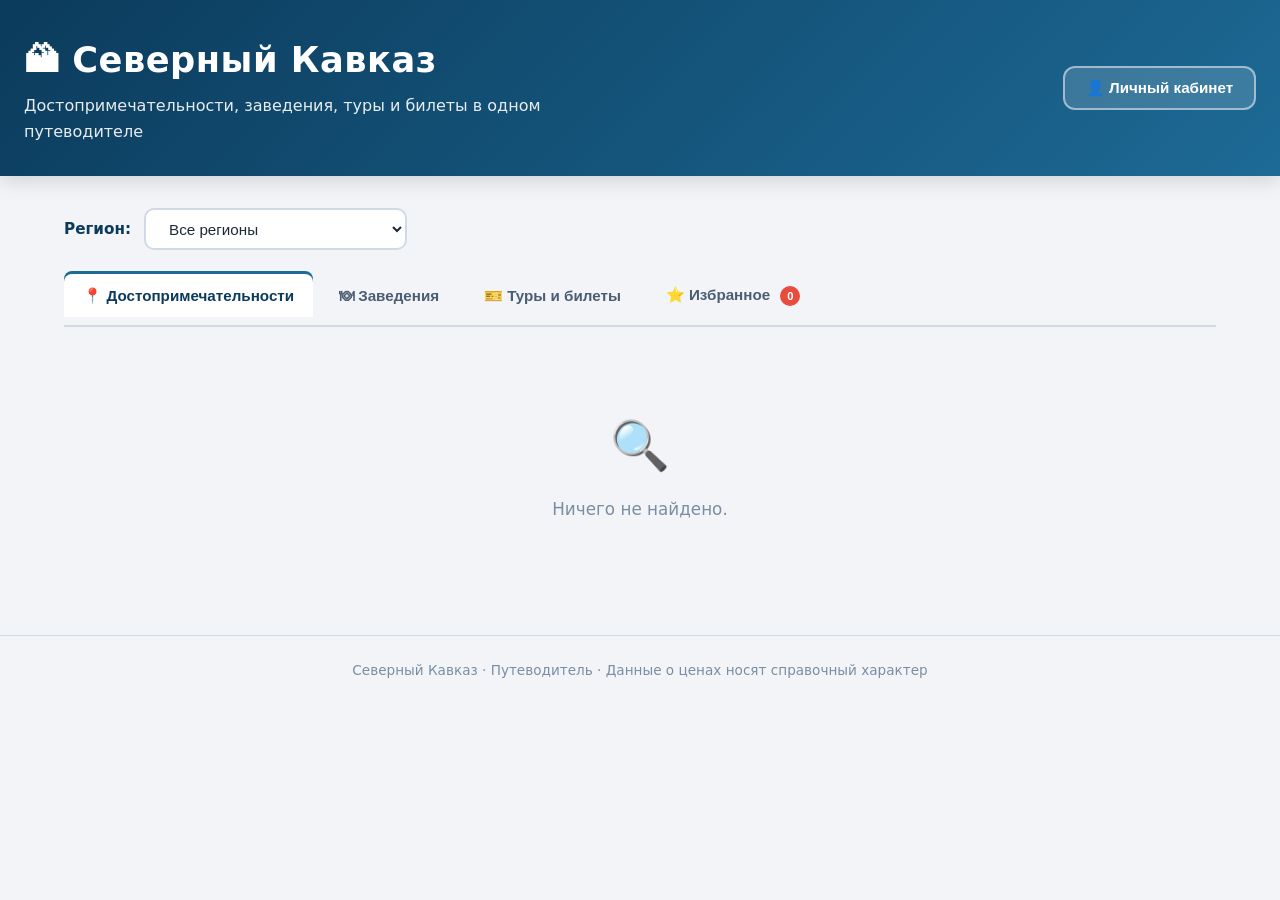
==== frontend/index.html @ 024d6d2f "feat: update frontend and add admin panel" ====
<!doctype html>
<html lang="ru">
  <head>
    <meta charset="UTF-8" />
    <meta name="viewport" content="width=device-width, initial-scale=1.0" />
    <title>Северный Кавказ | Путеводитель</title>
    <link rel="stylesheet" href="style.css" />
  </head>
  <body>
    <header class="site-header">
      <div class="header-inner" onclick="location.hash = ''">
        <h1>🏔 Северный Кавказ</h1>
        <p>
          Достопримечательности, заведения, туры и билеты в одном путеводителе
        </p>
      </div>
      <div class="header-actions">
        <a
          href="/admin.html"
          id="adminBtn"
          class="admin-btn"
          style="display: none"
        >
          ⚙️ Админ-панель
        </a>
        <button class="account-btn" id="accountBtn">👤 Личный кабинет</button>
      </div>
    </header>

    <!-- ======================= СПИСОК ======================= -->
    <div class="container" id="mainView">
      <div class="region-filter">
        <label for="regionSelect">Регион:</label>
        <select id="regionSelect">
          <option value="all">Все регионы</option>
          <option value="rso">Северная Осетия — Алания</option>
          <option value="kbr">Кабардино-Балкария</option>
          <option value="kchr">Карачаево-Черкесия</option>
          <option value="stav">Ставропольский край</option>
          <option value="ing">Ингушетия</option>
          <option value="che">Чечня</option>
          <option value="dag">Дагестан</option>
        </select>
      </div>

      <div class="tabs" role="tablist">
        <button class="tab-btn active" data-tab="attractions" role="tab">
          📍 Достопримечательности
        </button>
        <button class="tab-btn" data-tab="places" role="tab">
          🍽 Заведения
        </button>
        <button class="tab-btn" data-tab="tours" role="tab">
          🎫 Туры и билеты
        </button>
        <button class="tab-btn" data-tab="favorites" role="tab">
          ⭐ Избранное <span class="badge" id="favCount">0</span>
        </button>
      </div>

      <div class="tab-panel active" id="panel-attractions">
        <div class="cards-grid" id="attractionsGrid"></div>
      </div>

      <div class="tab-panel" id="panel-places">
        <div class="cards-grid" id="placesGrid"></div>
      </div>

      <div class="tab-panel" id="panel-tours">
        <div class="cards-grid" id="toursGrid"></div>
      </div>

      <div class="tab-panel" id="panel-favorites">
        <div class="cards-grid" id="favoritesGrid">
          <div class="empty-state" id="favEmpty">
            <span class="icon">💫</span>
            Пока ничего не добавлено в избранное.<br />
            Нажмите на сердечко у любого места, чтобы сохранить его здесь.
          </div>
        </div>
      </div>
    </div>

    <!-- ======================= ДЕТАЛЬНАЯ СТРАНИЦА ======================= -->
    <div class="container detail-page" id="detailView"></div>

    <!-- ======================= ЛИЧНЫЙ КАБИНЕТ ======================= -->
    <div class="container account-page" id="accountView">
      <button class="back-btn" id="accountBack">← На главную</button>
      <div id="accountContent"></div>
    </div>

    <!-- ======================= МОДАЛЬНОЕ ОКНО ЗАКАЗА ======================= -->
    <div class="modal-overlay" id="orderModal">
      <div class="modal">
        <button class="modal-close" id="modalClose">✕</button>
        <h2 id="modalTitle">Оформление заказа</h2>
        <div id="modalBody"></div>
      </div>
    </div>

    <footer>
      Северный Кавказ · Путеводитель · Данные о ценах носят справочный характер
    </footer>

    <script src="script.js"></script>
  </body>
</html>
---- frontend/style.css ----
* {
  margin: 0;
  padding: 0;
  box-sizing: border-box;
}

body {
  font-family: "Segoe UI", Roboto, system-ui, sans-serif;
  background: #f2f4f8;
  color: #1e2a3a;
  line-height: 1.6;
}

/* ==================== ШАПКА ==================== */
.header-actions {
  display: flex;
  align-items: center;
  gap: 10px;
  flex-wrap: wrap;
}

.admin-btn {
  display: inline-flex;
  align-items: center;
  justify-content: center;
  gap: 0.4rem;
  background: linear-gradient(135deg, #f39c12 0%, #e67e22 100%);
  border: none;
  color: #fff;
  padding: 0.7rem 1.3rem;
  border-radius: 12px;
  font-size: 0.95rem;
  font-weight: 600;
  text-decoration: none;
  cursor: pointer;
  transition: all 0.3s ease;
  box-shadow: 0 4px 12px rgba(230, 126, 34, 0.3);
}

header.site-header {
  background: linear-gradient(135deg, #0b3b5c 0%, #1d6a96 100%);
  color: #fff;
  padding: 2rem 1.5rem;
  box-shadow: 0 4px 20px rgba(0, 0, 0, 0.15);
  position: relative;
  display: flex;
  align-items: center;
  justify-content: space-between;
  gap: 1rem;
  flex-wrap: wrap;
}
.header-inner {
  cursor: pointer;
  transition: filter 0.2s;
  flex: 1;
}
.header-inner:hover {
  filter: brightness(1.1);
}
header.site-header h1 {
  font-size: 2.2rem;
  letter-spacing: 0.5px;
  margin-bottom: 0.3rem;
}
header.site-header p {
  font-size: 1rem;
  opacity: 0.9;
  max-width: 600px;
}

.account-btn {
  background: rgba(255, 255, 255, 0.15);
  border: 2px solid rgba(255, 255, 255, 0.5);
  color: #fff;
  padding: 0.7rem 1.3rem;
  border-radius: 12px;
  font-size: 0.95rem;
  font-weight: 600;
  cursor: pointer;
  transition: all 0.2s;
  white-space: nowrap;
}
.account-btn:hover {
  background: rgba(255, 255, 255, 0.3);
}

/* ==================== КОНТЕЙНЕР ==================== */
.container {
  max-width: 1200px;
  margin: 0 auto;
  padding: 2rem 1.5rem 4rem;
}

/* ==================== ФИЛЬТР ==================== */
.region-filter {
  display: flex;
  align-items: center;
  gap: 0.8rem;
  margin-bottom: 1.5rem;
  flex-wrap: wrap;
}
.region-filter label {
  font-weight: 600;
  color: #0b3b5c;
  font-size: 0.95rem;
}
.region-filter select {
  padding: 0.6rem 1.2rem;
  border: 2px solid #d0dae6;
  border-radius: 10px;
  background: #fff;
  font-size: 0.95rem;
  color: #1e2a3a;
  cursor: pointer;
  outline: none;
  min-width: 260px;
}
.region-filter select:focus {
  border-color: #1d6a96;
}

/* ==================== ВКЛАДКИ ==================== */
.tabs {
  display: flex;
  gap: 0.4rem;
  flex-wrap: wrap;
  margin-bottom: 2rem;
  border-bottom: 2px solid #d0dae6;
  padding-bottom: 0.5rem;
}
.tab-btn {
  background: transparent;
  border: none;
  padding: 0.7rem 1.2rem;
  font-size: 0.95rem;
  font-weight: 600;
  color: #4a5d73;
  cursor: pointer;
  border-radius: 8px 8px 0 0;
  transition: all 0.2s;
}
.tab-btn:hover {
  background: #e2eaf3;
  color: #0b3b5c;
}
.tab-btn.active {
  background: #fff;
  color: #0b3b5c;
  box-shadow: 0 -3px 0 #1d6a96;
}
.tab-btn .badge {
  display: inline-block;
  background: #e74c3c;
  color: #fff;
  font-size: 0.7rem;
  font-weight: 700;
  min-width: 20px;
  height: 20px;
  line-height: 20px;
  text-align: center;
  border-radius: 10px;
  margin-left: 6px;
  padding: 0 5px;
  vertical-align: middle;
}
.tab-panel {
  display: none;
}
.tab-panel.active {
  display: block;
}

/* ==================== КАРТОЧКИ ==================== */
.cards-grid {
  display: grid;
  grid-template-columns: repeat(auto-fill, minmax(300px, 1fr));
  gap: 1.5rem;
}
.card {
  background: #fff;
  border-radius: 16px;
  overflow: hidden;
  box-shadow: 0 4px 16px rgba(0, 0, 0, 0.07);
  transition:
    transform 0.2s,
    box-shadow 0.2s;
  display: flex;
  flex-direction: column;
  position: relative;
  cursor: pointer;
}
.card:hover {
  transform: translateY(-4px);
  box-shadow: 0 8px 28px rgba(0, 0, 0, 0.12);
}
.card-img {
  height: 170px;
  background: linear-gradient(135deg, #d9e2ec 0%, #c3d3e3 100%);
  display: flex;
  align-items: center;
  justify-content: center;
  font-size: 3.2rem;
}
.card-body {
  padding: 1.2rem;
  flex: 1;
  display: flex;
  flex-direction: column;
}
.card-region {
  font-size: 0.7rem;
  font-weight: 700;
  text-transform: uppercase;
  letter-spacing: 0.6px;
  color: #e67e22;
  margin-bottom: 0.2rem;
}
.card-category {
  font-size: 0.72rem;
  text-transform: uppercase;
  letter-spacing: 0.8px;
  font-weight: 700;
  color: #1d6a96;
  margin-bottom: 0.3rem;
}
.card-title {
  font-size: 1.15rem;
  font-weight: 700;
  margin-bottom: 0.5rem;
  color: #0b3b5c;
}
.card-desc {
  font-size: 0.9rem;
  color: #4a5d73;
  flex: 1;
  margin-bottom: 1rem;
  display: -webkit-box;
  -webkit-line-clamp: 3;
  -webkit-box-orient: vertical;
  overflow: hidden;
}
.card-meta {
  font-size: 0.8rem;
  color: #7a8ea3;
  margin-bottom: 0.6rem;
}
.card-price {
  font-size: 1.15rem;
  font-weight: 700;
  color: #c0392b;
  margin-bottom: 0.6rem;
}
.card-actions {
  display: flex;
  gap: 0.5rem;
  align-items: center;
}
.fav-btn {
  background: none;
  border: 2px solid #d0dae6;
  border-radius: 50%;
  width: 36px;
  height: 36px;
  display: flex;
  align-items: center;
  justify-content: center;
  cursor: pointer;
  font-size: 1.1rem;
  transition: all 0.2s;
  color: #b0c0d0;
  flex-shrink: 0;
}
.fav-btn:hover {
  border-color: #e74c3c;
  color: #e74c3c;
  background: #fef0ef;
}
.fav-btn.active {
  background: #e74c3c;
  border-color: #e74c3c;
  color: #fff;
}
.buy-btn {
  margin-left: auto;
  background: #1d6a96;
  border: none;
  color: #fff;
  padding: 0.5rem 1rem;
  border-radius: 8px;
  font-size: 0.85rem;
  font-weight: 600;
  cursor: pointer;
  transition: background 0.2s;
  white-space: nowrap;
}
.buy-btn:hover {
  background: #0b3b5c;
}

/* ==================== ПУСТОЕ СОСТОЯНИЕ ==================== */
.empty-state {
  text-align: center;
  padding: 3rem 1rem;
  color: #7a8ea3;
  font-size: 1.05rem;
  grid-column: 1 / -1;
}
.empty-state .icon {
  font-size: 3rem;
  display: block;
  margin-bottom: 0.8rem;
}

/* ==================== ДЕТАЛЬНАЯ СТРАНИЦА ==================== */
.detail-page,
.account-page {
  display: none;
}
.detail-page.active,
.account-page.active {
  display: block;
}
.page-hidden {
  display: none !important;
}

.back-btn {
  display: inline-flex;
  align-items: center;
  gap: 0.4rem;
  background: #fff;
  border: 2px solid #d0dae6;
  color: #0b3b5c;
  padding: 0.6rem 1.1rem;
  border-radius: 10px;
  font-size: 0.95rem;
  font-weight: 600;
  cursor: pointer;
  transition: all 0.2s;
  margin-bottom: 1.5rem;
  text-decoration: none;
}
.back-btn:hover {
  background: #e2eaf3;
  border-color: #1d6a96;
}

.detail-hero {
  background: linear-gradient(135deg, #0b3b5c 0%, #1d6a96 100%);
  border-radius: 20px;
  padding: 2.5rem 2rem;
  color: #fff;
  margin-bottom: 2rem;
  display: flex;
  gap: 1.5rem;
  align-items: center;
  flex-wrap: wrap;
  position: relative;
  overflow: hidden;
}
.detail-hero .hero-emoji {
  font-size: 4.5rem;
  line-height: 1;
  flex-shrink: 0;
}
.detail-hero .hero-text {
  flex: 1;
  min-width: 220px;
  position: relative;
  z-index: 1;
}
.detail-hero .hero-region {
  font-size: 0.75rem;
  font-weight: 700;
  text-transform: uppercase;
  letter-spacing: 1px;
  color: #f0c27b;
  margin-bottom: 0.2rem;
}
.detail-hero .hero-cat {
  text-transform: uppercase;
  font-size: 0.78rem;
  letter-spacing: 1.2px;
  font-weight: 700;
  opacity: 0.85;
  margin-bottom: 0.4rem;
}
.detail-hero h2 {
  font-size: 1.9rem;
  margin-bottom: 0.5rem;
  line-height: 1.2;
}
.detail-hero .hero-meta {
  font-size: 0.92rem;
  opacity: 0.9;
}
.detail-hero .hero-fav {
  position: absolute;
  top: 1.2rem;
  right: 1.2rem;
  background: rgba(255, 255, 255, 0.15);
  border: 2px solid rgba(255, 255, 255, 0.5);
  color: #fff;
  width: 44px;
  height: 44px;
  border-radius: 50%;
  font-size: 1.3rem;
  cursor: pointer;
  transition: all 0.2s;
  display: flex;
  align-items: center;
  justify-content: center;
  z-index: 2;
}
.detail-hero .hero-fav:hover {
  background: rgba(255, 255, 255, 0.3);
}
.detail-hero .hero-fav.active {
  background: #e74c3c;
  border-color: #e74c3c;
}

.detail-content {
  background: #fff;
  border-radius: 20px;
  padding: 2rem;
  box-shadow: 0 4px 20px rgba(0, 0, 0, 0.06);
  margin-bottom: 2rem;
}
.detail-content h3 {
  color: #0b3b5c;
  font-size: 1.2rem;
  margin-bottom: 0.8rem;
  margin-top: 1.5rem;
  padding-bottom: 0.4rem;
  border-bottom: 2px solid #e2eaf3;
}
.detail-content h3:first-child {
  margin-top: 0;
}
.detail-content p {
  color: #3a4a5e;
  margin-bottom: 1rem;
  font-size: 1rem;
}
.detail-content ul {
  margin-left: 1.4rem;
  margin-bottom: 1rem;
  color: #3a4a5e;
}
.detail-content li {
  margin-bottom: 0.4rem;
}

/* Блок туров на детальной */
.detail-tours {
  margin-top: 1.5rem;
}
.detail-tours .tour-row {
  display: flex;
  justify-content: space-between;
  align-items: center;
  background: #f8fafc;
  border-radius: 10px;
  padding: 0.9rem 1.1rem;
  margin-bottom: 0.6rem;
  gap: 1rem;
  flex-wrap: wrap;
}
.detail-tours .tour-row .tour-name {
  font-weight: 600;
  color: #0b3b5c;
  flex: 1;
  min-width: 180px;
}
.detail-tours .tour-row .tour-price {
  font-weight: 700;
  color: #c0392b;
  white-space: nowrap;
}
.detail-tours .tour-row .buy-btn {
  margin-left: 0;
}

/* ==================== СЕТКА ФАКТОВ ==================== */
.info-grid {
  display: grid;
  grid-template-columns: repeat(auto-fit, minmax(200px, 1fr));
  gap: 1rem;
  margin-top: 1.5rem;
}
.info-item {
  background: #f2f6fb;
  border-radius: 12px;
  padding: 1rem 1.1rem;
}
.info-item .info-label {
  font-size: 0.75rem;
  text-transform: uppercase;
  letter-spacing: 0.8px;
  font-weight: 700;
  color: #7a8ea3;
  margin-bottom: 0.3rem;
}
.info-item .info-value {
  font-size: 0.95rem;
  color: #0b3b5c;
  font-weight: 600;
}

/* ==================== ЛИЧНЫЙ КАБИНЕТ ==================== */
.account-header {
  display: flex;
  justify-content: space-between;
  align-items: center;
  margin-bottom: 1.5rem;
  flex-wrap: wrap;
  gap: 1rem;
}
.account-header h2 {
  color: #0b3b5c;
  font-size: 1.6rem;
}
.logout-btn {
  background: #fdf0ef;
  border: 2px solid #e74c3c;
  color: #c0392b;
  padding: 0.5rem 1rem;
  border-radius: 10px;
  font-weight: 600;
  cursor: pointer;
}
.logout-btn:hover {
  background: #f9d9d7;
}

.auth-form {
  max-width: 400px;
  background: #fff;
  border-radius: 16px;
  padding: 2rem;
  box-shadow: 0 4px 20px rgba(0, 0, 0, 0.06);
}
.auth-form label {
  display: block;
  font-weight: 600;
  color: #0b3b5c;
  margin-bottom: 0.4rem;
  font-size: 0.9rem;
}
.auth-form input {
  width: 100%;
  padding: 0.7rem 1rem;
  border: 2px solid #d0dae6;
  border-radius: 10px;
  font-size: 1rem;
  margin-bottom: 1rem;
  outline: none;
}
.auth-form input:focus {
  border-color: #1d6a96;
}
.auth-form .submit-btn {
  width: 100%;
  background: #1d6a96;
  color: #fff;
  border: none;
  padding: 0.8rem;
  border-radius: 10px;
  font-size: 1rem;
  font-weight: 700;
  cursor: pointer;
}
.auth-form .submit-btn:hover {
  background: #0b3b5c;
}

.orders-list {
  display: flex;
  flex-direction: column;
  gap: 1rem;
}
.order-card {
  background: #fff;
  border-radius: 14px;
  padding: 1.2rem 1.4rem;
  box-shadow: 0 3px 14px rgba(0, 0, 0, 0.06);
  border-left: 5px solid #1d6a96;
}
.order-card .order-title {
  font-weight: 700;
  color: #0b3b5c;
  font-size: 1.05rem;
  margin-bottom: 0.3rem;
}
.order-card .order-meta {
  font-size: 0.85rem;
  color: #7a8ea3;
  margin-bottom: 0.4rem;
}
.order-card .order-price {
  font-weight: 700;
  color: #c0392b;
  font-size: 1.1rem;
}
.order-card .order-status {
  display: inline-block;
  background: #e8f8ef;
  color: #27ae60;
  font-size: 0.78rem;
  font-weight: 700;
  padding: 0.2rem 0.7rem;
  border-radius: 20px;
  margin-top: 0.4rem;
}

/* ==================== МОДАЛЬНОЕ ОКНО ==================== */
.modal-overlay {
  display: none;
  position: fixed;
  inset: 0;
  background: rgba(11, 59, 92, 0.55);
  z-index: 1000;
  align-items: center;
  justify-content: center;
  padding: 1rem;
}
.modal-overlay.open {
  display: flex;
}
.modal {
  background: #fff;
  border-radius: 20px;
  padding: 2rem;
  max-width: 480px;
  width: 100%;
  position: relative;
  max-height: 90vh;
  overflow-y: auto;
}
.modal-close {
  position: absolute;
  top: 1rem;
  right: 1rem;
  background: #f2f4f8;
  border: none;
  width: 34px;
  height: 34px;
  border-radius: 50%;
  font-size: 1rem;
  cursor: pointer;
  color: #4a5d73;
}
.modal-close:hover {
  background: #e2e6ec;
}
.modal h2 {
  color: #0b3b5c;
  font-size: 1.3rem;
  margin-bottom: 1rem;
  padding-right: 2rem;
}
.modal .order-summary {
  background: #f2f6fb;
  border-radius: 12px;
  padding: 1rem 1.2rem;
  margin-bottom: 1.2rem;
}
.modal .order-summary .sum-row {
  display: flex;
  justify-content: space-between;
  font-size: 0.92rem;
  margin-bottom: 0.3rem;
}
.modal .order-summary .sum-row.total {
  font-weight: 700;
  font-size: 1.05rem;
  color: #c0392b;
  border-top: 1px solid #d0dae6;
  padding-top: 0.5rem;
  margin-top: 0.5rem;
}
.modal label {
  display: block;
  font-weight: 600;
  color: #0b3b5c;
  margin-bottom: 0.3rem;
  font-size: 0.88rem;
}
.modal input[type="date"],
.modal input[type="number"],
.modal input[type="text"] {
  width: 100%;
  padding: 0.65rem 0.9rem;
  border: 2px solid #d0dae6;
  border-radius: 10px;
  font-size: 0.95rem;
  margin-bottom: 1rem;
  outline: none;
}
.modal input:focus {
  border-color: #1d6a96;
}
.modal .confirm-btn {
  width: 100%;
  background: #27ae60;
  color: #fff;
  border: none;
  padding: 0.8rem;
  border-radius: 10px;
  font-size: 1rem;
  font-weight: 700;
  cursor: pointer;
}
.modal .confirm-btn:hover {
  background: #1e8449;
}
.modal .success-msg {
  text-align: center;
  padding: 1.5rem 0;
}
.modal .success-msg .big-icon {
  font-size: 3rem;
  display: block;
  margin-bottom: 0.5rem;
}

/* ==================== ПОДВАЛ ==================== */
footer {
  text-align: center;
  padding: 1.5rem;
  color: #7a8ea3;
  font-size: 0.85rem;
  border-top: 1px solid #d0dae6;
}

/* ==================== АДАПТИВ ==================== */
@media (max-width: 700px) {
  header.site-header {
    flex-direction: column;
    align-items: stretch;
    text-align: center;
  }
  header.site-header h1 {
    font-size: 1.6rem;
  }
  .account-btn {
    align-self: center;
  }
  .cards-grid {
    grid-template-columns: 1fr;
  }
  .detail-hero {
    padding: 1.5rem 1.2rem;
  }
  .detail-hero h2 {
    font-size: 1.4rem;
  }
  .detail-hero .hero-emoji {
    font-size: 3rem;
  }
  .detail-content {
    padding: 1.3rem;
  }
  .region-filter select {
    min-width: 100%;
  }
  .detail-tours .tour-row {
    flex-direction: column;
    align-items: stretch;
  }
  .detail-tours .tour-row .buy-btn {
    width: 100%;
  }
}
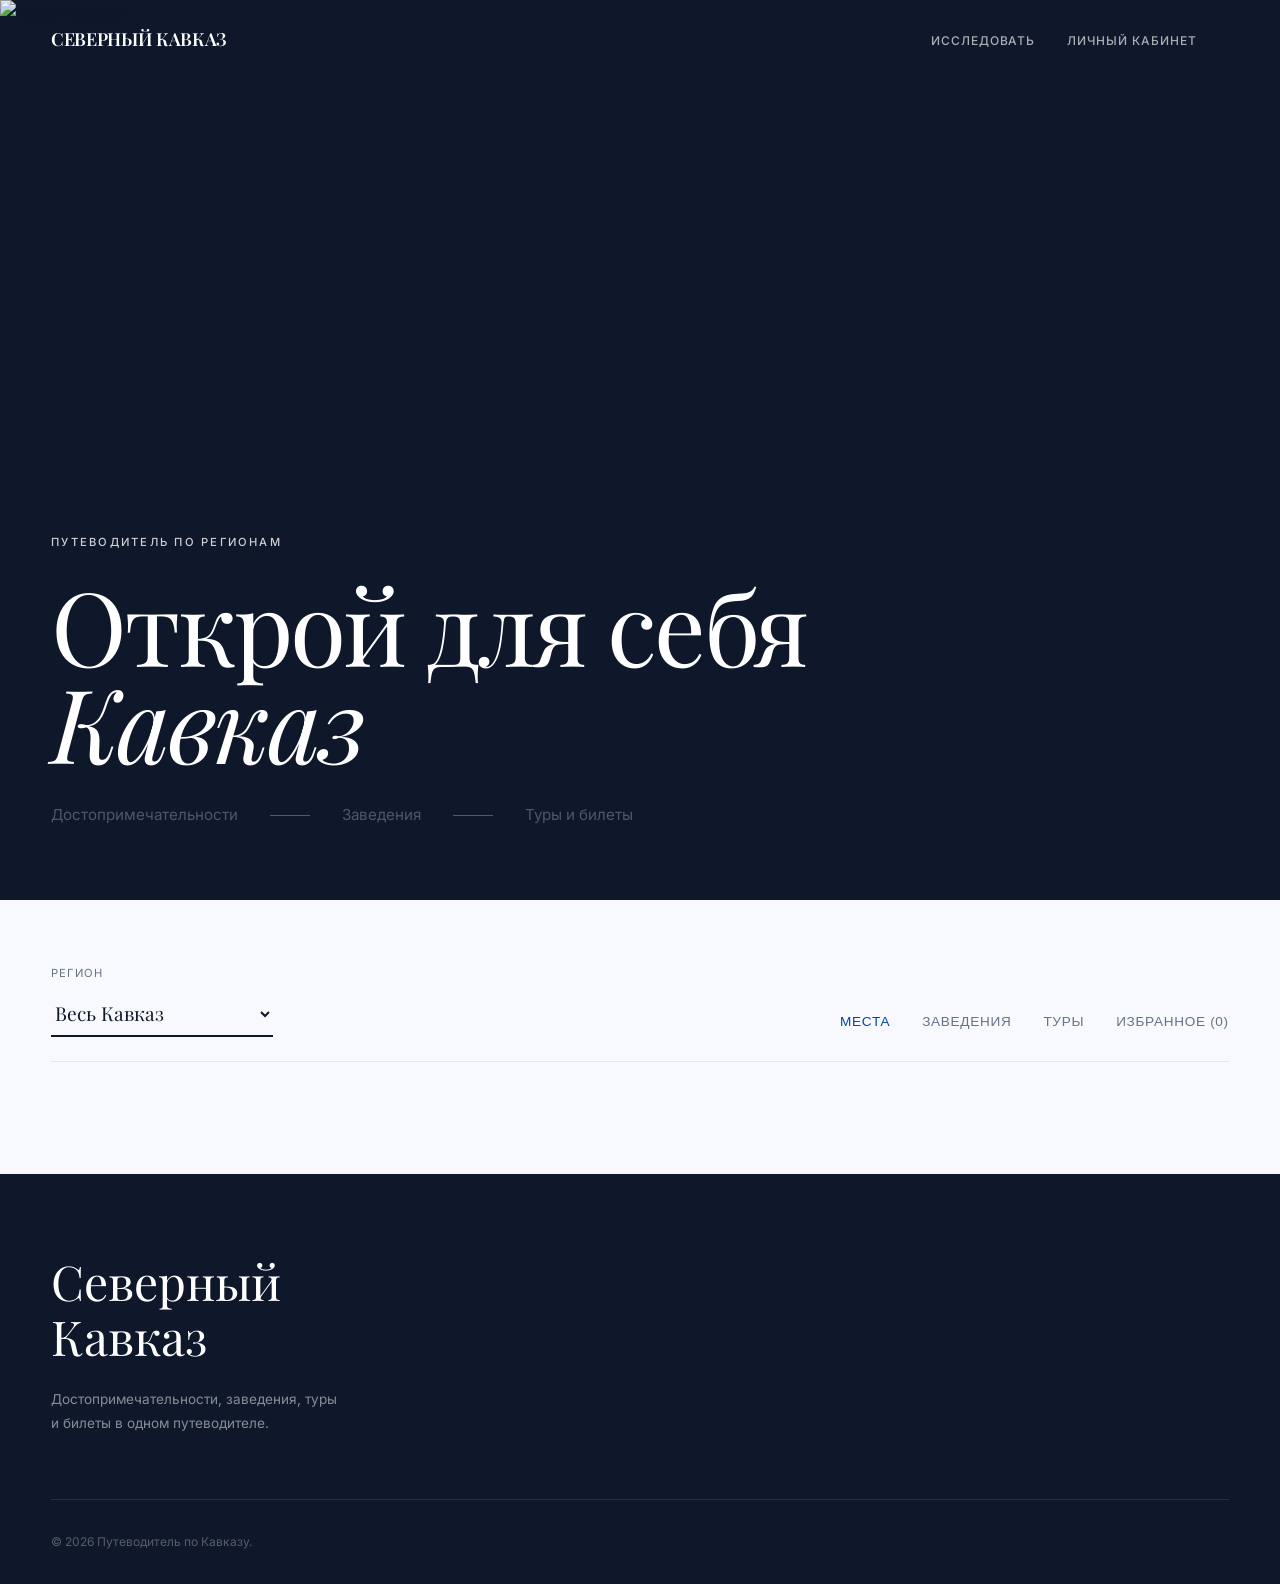
==== commit 900fd56f: "refactor: divided js by files" ====
--- a/frontend/index.html
+++ b/frontend/index.html
@@ -1,108 +1,111 @@
-<!doctype html>
+<!DOCTYPE html>
 <html lang="ru">
-  <head>
-    <meta charset="UTF-8" />
-    <meta name="viewport" content="width=device-width, initial-scale=1.0" />
+<head>
+    <meta charset="UTF-8">
+    <meta name="viewport" content="width=device-width, initial-scale=1.0">
     <title>Северный Кавказ | Путеводитель</title>
-    <link rel="stylesheet" href="style.css" />
-  </head>
-  <body>
-    <header class="site-header">
-      <div class="header-inner" onclick="location.hash = ''">
-        <h1>🏔 Северный Кавказ</h1>
-        <p>
-          Достопримечательности, заведения, туры и билеты в одном путеводителе
-        </p>
-      </div>
-      <div class="header-actions">
-        <a
-          href="/admin.html"
-          id="adminBtn"
-          class="admin-btn"
-          style="display: none"
-        >
-          ⚙️ Админ-панель
-        </a>
-        <button class="account-btn" id="accountBtn">👤 Личный кабинет</button>
-      </div>
-    </header>
+    <link rel="preconnect" href="https://fonts.googleapis.com">
+    <link rel="preconnect" href="https://fonts.gstatic.com" crossorigin>
+    <link href="https://fonts.googleapis.com/css2?family=Inter:wght@300;400;500;600&family=Playfair+Display:ital,wght@0,400;0,500;0,600;0,700;1,400;1,500&display=swap" rel="stylesheet">
+    <link rel="stylesheet" href="css/common.css">
+    <link rel="stylesheet" href="css/index.css">
+</head>
+<body>
 
-    <!-- ======================= СПИСОК ======================= -->
+    <nav class="nav-bar" id="mainNav">
+        <a href="/" class="nav-logo">Северный Кавказ</a>
+        
+        <ul class="nav-links nav-links--desktop">
+            <li><a href="#explore">Исследовать</a></li>
+            <li><a href="/account.html" class="account-btn">Личный кабинет</a></li>
+            <li><a href="/admin.html" id="adminBtn" class="admin-link" style="display: none;">Админ-панель</a></li>
+        </ul>
+
+        <button class="nav-toggle" aria-label="Toggle navigation">
+            <span></span><span></span><span></span>
+        </button>
+    </nav>
+
+    <section class="hero" id="explore">
+        <div class="hero-image">
+            <img src="https://images.unsplash.com/photo-1506905925346-21bda4d32df4?q=80&w=2070&auto=format&fit=crop" alt="Горы Кавказа">
+        </div>
+        <div class="hero-content">
+            <p class="hero-issue">Путеводитель по регионам</p>
+            <h1 class="hero-title">Открой для себя <em>Кавказ</em></h1>
+            <div class="hero-meta">
+                <span>Достопримечательности</span>
+                <span class="divider"></span>
+                <span>Заведения</span>
+                <span class="divider"></span>
+                <span>Туры и билеты</span>
+            </div>
+        </div>
+    </section>
+
     <div class="container" id="mainView">
-      <div class="region-filter">
-        <label for="regionSelect">Регион:</label>
-        <select id="regionSelect">
-          <option value="all">Все регионы</option>
-          <option value="rso">Северная Осетия — Алания</option>
-          <option value="kbr">Кабардино-Балкария</option>
-          <option value="kchr">Карачаево-Черкесия</option>
-          <option value="stav">Ставропольский край</option>
-          <option value="ing">Ингушетия</option>
-          <option value="che">Чечня</option>
-          <option value="dag">Дагестан</option>
-        </select>
-      </div>
+        
+        <div class="explore-header reveal">
+            <div class="region-filter">
+                <label for="regionSelect">Регион</label>
+                <select id="regionSelect">
+                    <option value="all">Весь Кавказ</option>
+                    <option value="rso">Северная Осетия</option>
+                    <option value="kbr">Кабардино-Балкария</option>
+                    <option value="kchr">Карачаево-Черкесия</option>
+                    <option value="stav">Ставропольский край</option>
+                    <option value="ing">Ингушетия</option>
+                    <option value="che">Чечня</option>
+                    <option value="dag">Дагестан</option>
+                </select>
+            </div>
 
-      <div class="tabs" role="tablist">
-        <button class="tab-btn active" data-tab="attractions" role="tab">
-          📍 Достопримечательности
-        </button>
-        <button class="tab-btn" data-tab="places" role="tab">
-          🍽 Заведения
-        </button>
-        <button class="tab-btn" data-tab="tours" role="tab">
-          🎫 Туры и билеты
-        </button>
-        <button class="tab-btn" data-tab="favorites" role="tab">
-          ⭐ Избранное <span class="badge" id="favCount">0</span>
-        </button>
-      </div>
+            <div class="tabs">
+                <button class="tab-btn active" data-tab="attractions">Места</button>
+                <button class="tab-btn" data-tab="places">Заведения</button>
+                <button class="tab-btn" data-tab="tours">Туры</button>
+                <button class="tab-btn" data-tab="favorites">Избранное (<span id="favCount">0</span>)</button>
+            </div>
+        </div>
 
-      <div class="tab-panel active" id="panel-attractions">
-        <div class="cards-grid" id="attractionsGrid"></div>
-      </div>
-
-      <div class="tab-panel" id="panel-places">
-        <div class="cards-grid" id="placesGrid"></div>
-      </div>
-
-      <div class="tab-panel" id="panel-tours">
-        <div class="cards-grid" id="toursGrid"></div>
-      </div>
-
-      <div class="tab-panel" id="panel-favorites">
-        <div class="cards-grid" id="favoritesGrid">
-          <div class="empty-state" id="favEmpty">
-            <span class="icon">💫</span>
-            Пока ничего не добавлено в избранное.<br />
-            Нажмите на сердечко у любого места, чтобы сохранить его здесь.
-          </div>
+        <div class="tab-panel active" id="panel-attractions">
+            <div class="gallery-grid" id="attractionsGrid"></div>
         </div>
-      </div>
+        <div class="tab-panel" id="panel-places">
+            <div class="gallery-grid" id="placesGrid"></div>
+        </div>
+        <div class="tab-panel" id="panel-tours">
+            <div class="gallery-grid" id="toursGrid"></div>
+        </div>
+        <div class="tab-panel" id="panel-favorites">
+            <div class="gallery-grid" id="favoritesGrid"></div>
+        </div>
     </div>
 
-    <!-- ======================= ДЕТАЛЬНАЯ СТРАНИЦА ======================= -->
-    <div class="container detail-page" id="detailView"></div>
+    <div class="container detail-page" id="detailView" style="display: none;"></div>
 
-    <!-- ======================= ЛИЧНЫЙ КАБИНЕТ ======================= -->
-    <div class="container account-page" id="accountView">
-      <button class="back-btn" id="accountBack">← На главную</button>
-      <div id="accountContent"></div>
+    <div class="modal-overlay" id="orderModal">
+        <div class="modal">
+            <button class="modal-close" id="modalClose">✕</button>
+            <h2 id="modalTitle">Оформление заказа</h2>
+            <div id="modalBody"></div>
+        </div>
     </div>
 
-    <!-- ======================= МОДАЛЬНОЕ ОКНО ЗАКАЗА ======================= -->
-    <div class="modal-overlay" id="orderModal">
-      <div class="modal">
-        <button class="modal-close" id="modalClose">✕</button>
-        <h2 id="modalTitle">Оформление заказа</h2>
-        <div id="modalBody"></div>
-      </div>
-    </div>
-
-    <footer>
-      Северный Кавказ · Путеводитель · Данные о ценах носят справочный характер
+    <footer class="site-footer">
+        <div class="footer-top">
+            <div class="footer-brand">
+                <h3 class="footer-brand-title">Северный<br>Кавказ</h3>
+                <p class="footer-brand-desc">Достопримечательности, заведения, туры и билеты в одном путеводителе.</p>
+            </div>
+        </div>
+        <div class="footer-bottom">
+            <p class="footer-copy">&copy; 2026 Путеводитель по Кавказу.</p>
+        </div>
     </footer>
 
-    <script src="script.js"></script>
-  </body>
-</html>
+    <script src="js/api.js"></script>
+    <script src="js/ui.js"></script>
+    <script src="js/index.js"></script>
+</body>
+</html>
--- a/frontend/css/common.css
+++ b/frontend/css/common.css
@@ -0,0 +1,254 @@
+*, *::before, *::after {
+    margin: 0;
+    padding: 0;
+    box-sizing: border-box;
+}
+
+:root {
+    --glacier: #F7F9FC;
+    --snow: #FFFFFF;
+    --slate: #0F172A;
+    --cobalt: #0047AB;
+    --mist: #E2E8F0;
+    --stone: #64748B;
+    --serif: 'Playfair Display', Georgia, serif;
+    --sans: 'Inter', system-ui, sans-serif;
+    --gutter: clamp(1.5rem, 4vw, 4rem);
+}
+
+html {
+    font-size: 16px;
+    scroll-behavior: smooth;
+    -webkit-font-smoothing: antialiased;
+}
+
+body {
+    font-family: var(--sans);
+    font-weight: 400;
+    line-height: 1.7;
+    color: var(--slate);
+    background-color: var(--glacier);
+}
+
+a {
+    color: var(--cobalt);
+    text-decoration: none;
+    transition: opacity 0.3s ease;
+}
+
+a:hover {
+    opacity: 0.7;
+}
+
+img {
+    display: block;
+    max-width: 100%;
+    object-fit: cover;
+}
+
+.container {
+    max-width: 1400px;
+    margin: 0 auto;
+    padding: 4rem var(--gutter);
+}
+
+.nav-bar {
+    position: fixed;
+    top: 0;
+    left: 0;
+    right: 0;
+    z-index: 100;
+    display: flex;
+    align-items: center;
+    justify-content: space-between;
+    padding: 1.5rem var(--gutter);
+    background: transparent;
+    transition: all 0.4s ease;
+    border-bottom: 1px solid transparent;
+}
+
+.nav-bar.scrolled {
+    background: rgba(15, 23, 42, 0.85);
+    backdrop-filter: blur(12px);
+    -webkit-backdrop-filter: blur(12px);
+    padding: 1rem var(--gutter);
+    border-bottom: 1px solid rgba(255, 255, 255, 0.1);
+}
+
+.nav-light .nav-logo,
+.nav-light .nav-links a,
+.nav-light .account-btn {
+    color: var(--slate);
+}
+
+.nav-light .nav-toggle span {
+    background: var(--slate);
+}
+
+.nav-light.scrolled .nav-logo,
+.nav-light.scrolled .nav-links a,
+.nav-light.scrolled .account-btn,
+.nav-light.scrolled .nav-user-name,
+.nav-light.scrolled .nav-logout-btn {
+    color: var(--snow);
+}
+
+.nav-light.scrolled .nav-toggle span {
+    background: var(--snow);
+}
+
+.nav-logo {
+    font-family: var(--serif);
+    font-size: 1.125rem;
+    font-weight: 600;
+    letter-spacing: -0.02em;
+    color: var(--snow);
+    text-transform: uppercase;
+}
+
+.nav-links {
+    list-style: none;
+    display: flex;
+    align-items: center;
+    gap: 2rem;
+}
+
+.nav-links a, .account-btn {
+    font-family: var(--sans);
+    font-size: 0.75rem;
+    font-weight: 500;
+    letter-spacing: 0.08em;
+    text-transform: uppercase;
+    color: rgba(255, 255, 255, 0.65);
+    background: none;
+    border: none;
+    cursor: pointer;
+    transition: color 0.3s ease;
+}
+
+.nav-links a:hover, .account-btn:hover {
+    color: var(--snow);
+}
+
+.admin-link {
+    color: #F59E0B !important;
+}
+
+.nav-toggle {
+    display: none;
+    flex-direction: column;
+    gap: 5px;
+    background: none;
+    border: none;
+    cursor: pointer;
+    padding: 4px;
+    z-index: 200;
+}
+
+.nav-toggle span {
+    width: 24px;
+    height: 1.5px;
+    background: var(--snow);
+    transition: transform 0.3s ease, opacity 0.3s ease;
+}
+
+.site-footer {
+    padding: 5rem var(--gutter) 2rem;
+    background: var(--slate);
+    color: var(--snow);
+}
+
+.footer-top {
+    display: grid;
+    grid-template-columns: 1.5fr repeat(3, 1fr);
+    gap: var(--gutter);
+    padding-bottom: 4rem;
+    border-bottom: 1px solid rgba(255, 255, 255, 0.1);
+}
+
+.footer-brand-title {
+    font-family: var(--serif);
+    font-size: clamp(2rem, 4vw, 3rem);
+    font-weight: 400;
+    line-height: 1.15;
+    margin-bottom: 1.5rem;
+}
+
+.footer-brand-desc {
+    font-size: 0.85rem;
+    line-height: 1.7;
+    color: rgba(255, 255, 255, 0.5);
+    max-width: 32ch;
+}
+
+.footer-bottom {
+    display: flex;
+    align-items: center;
+    justify-content: space-between;
+    padding-top: 2rem;
+}
+
+.footer-copy {
+    font-size: 0.75rem;
+    color: rgba(255, 255, 255, 0.3);
+}
+
+.reveal {
+    opacity: 0;
+    transform: translateY(30px);
+    transition: opacity 0.8s ease, transform 0.8s ease;
+}
+
+.reveal.visible {
+    opacity: 1;
+    transform: translateY(0);
+}
+
+@media (max-width: 768px) {
+    .nav-toggle {
+        display: flex;
+    }
+
+    .nav-links--desktop {
+        display: none;
+        position: absolute;
+        top: 100%;
+        left: 0;
+        right: 0;
+        background: var(--slate);
+        flex-direction: column;
+        padding: 2rem;
+        gap: 1.5rem;
+        border-bottom: 1px solid rgba(255, 255, 255, 0.1);
+        box-shadow: 0 10px 20px rgba(0, 0, 0, 0.1);
+    }
+
+    .nav-links--desktop.active {
+        display: flex;
+    }
+
+    .nav-links--simple {
+        display: flex;
+        gap: 1rem;
+    }
+
+    .nav-logo {
+        font-size: 1rem;
+    }
+
+    .nav-links--simple a,
+    .nav-links--simple button {
+        font-size: 0.75rem;
+    }
+
+    .footer-top {
+        grid-template-columns: 1fr;
+        gap: 2rem;
+    }
+    
+    .footer-bottom {
+        flex-direction: column;
+        gap: 1rem;
+        text-align: center;
+    }
+}
--- a/frontend/css/index.css
+++ b/frontend/css/index.css
@@ -0,0 +1,634 @@
+.hero {
+    position: relative;
+    height: 100vh;
+    width: 100%;
+    overflow: hidden;
+    background-color: var(--slate);
+}
+
+.hero-image {
+    position: absolute;
+    inset: 0;
+}
+
+.hero-image::after {
+    content: '';
+    position: absolute;
+    inset: 0;
+    background: linear-gradient(0deg, rgba(15, 23, 42, 0.65) 0%, rgba(15, 23, 42, 0.15) 40%, rgba(15, 23, 42, 0.05) 100%);
+}
+
+.hero-image img {
+    width: 100%;
+    height: 100%;
+    object-fit: cover;
+    object-position: center 30%;
+}
+
+.hero-content {
+    position: absolute;
+    bottom: clamp(3rem, 8vh, 8rem);
+    left: var(--gutter);
+    right: var(--gutter);
+    color: var(--snow);
+}
+
+.hero-issue {
+    font-size: 0.7rem;
+    font-weight: 500;
+    letter-spacing: 0.2em;
+    text-transform: uppercase;
+    margin-bottom: 1.5rem;
+    opacity: 0.8;
+}
+
+.hero-title {
+    font-family: var(--serif);
+    font-size: clamp(3rem, 8vw, 7.5rem);
+    font-weight: 400;
+    line-height: 0.95;
+    letter-spacing: -0.03em;
+    max-width: 14ch;
+    margin-bottom: 2rem;
+}
+
+.hero-title em {
+    font-style: italic;
+}
+
+.hero-meta {
+    display: flex;
+    align-items: center;
+    gap: 2rem;
+    font-size: 0.8rem;
+    opacity: 0.7;
+}
+
+.hero-meta .divider {
+    width: 40px;
+    height: 1px;
+    background: var(--snow);
+    opacity: 0.4;
+}
+
+.explore-header {
+    display: flex;
+    justify-content: space-between;
+    align-items: flex-end;
+    flex-wrap: wrap;
+    gap: 2rem;
+    margin-bottom: 3rem;
+    border-bottom: 1px solid var(--mist);
+    padding-bottom: 1.5rem;
+}
+
+.region-filter label {
+    font-size: 0.7rem;
+    letter-spacing: 0.1em;
+    text-transform: uppercase;
+    color: var(--stone);
+    display: block;
+    margin-bottom: 0.5rem;
+}
+
+.region-filter select {
+    font-family: var(--serif);
+    font-size: 1.2rem;
+    padding: 0.5rem 0;
+    border: none;
+    border-bottom: 2px solid var(--slate);
+    background: transparent;
+    outline: none;
+    cursor: pointer;
+    color: var(--slate);
+}
+
+.tabs {
+    display: flex;
+    gap: 2rem;
+}
+
+.tab-btn {
+    background: none;
+    border: none;
+    font-size: 0.85rem;
+    font-weight: 500;
+    text-transform: uppercase;
+    letter-spacing: 0.05em;
+    color: var(--stone);
+    cursor: pointer;
+    padding-bottom: 0.5rem;
+    transition: color 0.3s;
+}
+
+.tab-btn.active, .tab-btn:hover {
+    color: var(--cobalt);
+}
+
+.tab-panel {
+    display: none;
+}
+
+.tab-panel.active {
+    display: block;
+}
+
+.gallery-grid {
+    display: grid;
+    grid-template-columns: repeat(auto-fill, minmax(320px, 1fr));
+    gap: 2rem;
+}
+
+.card {
+    background: var(--snow);
+    border-radius: 8px;
+    overflow: hidden;
+    box-shadow: 0 4px 15px rgba(15, 23, 42, 0.05);
+    border: 1px solid var(--mist);
+    display: flex;
+    flex-direction: column;
+    height: 100%;
+    cursor: pointer;
+    transition: transform 0.3s ease, box-shadow 0.3s ease;
+}
+
+.card:hover {
+    transform: translateY(-5px);
+    box-shadow: 0 10px 25px rgba(15, 23, 42, 0.1);
+}
+
+.card-img-real, .card-img-placeholder {
+    width: 100%;
+    height: 220px;
+    object-fit: cover;
+    flex-shrink: 0;
+}
+
+.card-img-placeholder {
+    display: flex;
+    align-items: center;
+    justify-content: center;
+    font-family: var(--serif);
+    font-size: 3rem;
+    background: var(--glacier);
+    color: var(--cobalt);
+}
+
+.card-body {
+    padding: 1.5rem;
+    flex: 1;
+    display: flex;
+    flex-direction: column;
+}
+
+.card-region {
+    font-size: 0.7rem;
+    font-weight: 600;
+    letter-spacing: 0.1em;
+    text-transform: uppercase;
+    color: var(--cobalt);
+    margin-bottom: 0.5rem;
+}
+
+.card-title {
+    font-family: var(--serif);
+    font-size: 1.5rem;
+    color: var(--slate);
+    margin-bottom: 0.5rem;
+    line-height: 1.2;
+}
+
+.card-desc {
+    font-size: 0.95rem;
+    color: var(--stone);
+    line-height: 1.6;
+    margin-bottom: 1rem;
+    display: -webkit-box;
+    -webkit-line-clamp: 3;
+    -webkit-box-orient: vertical;
+    overflow: hidden;
+}
+
+.card-meta {
+    font-size: 0.8rem;
+    color: var(--stone);
+    margin-bottom: 0.5rem;
+}
+
+.card-price {
+    font-weight: 600;
+    color: var(--cobalt);
+    font-size: 1.2rem;
+    margin-bottom: 1rem;
+}
+
+.card-actions {
+    margin-top: auto;
+    display: flex;
+    justify-content: space-between;
+    align-items: center;
+    padding-top: 1rem;
+    border-top: 1px solid var(--mist);
+}
+
+.fav-btn {
+    background: none;
+    border: none;
+    cursor: pointer;
+    color: var(--stone);
+    padding: 0;
+    display: flex;
+    align-items: center;
+    transition: color 0.3s;
+}
+
+.fav-btn.active {
+    color: #EF4444;
+}
+
+.fav-btn svg {
+    width: 24px;
+    height: 24px;
+}
+
+.details-hint {
+    font-size: 0.85rem;
+    color: var(--stone);
+}
+
+.buy-btn {
+    background: var(--slate);
+    color: white;
+    border: none;
+    padding: 0.6rem 1.2rem;
+    font-size: 0.8rem;
+    text-transform: uppercase;
+    letter-spacing: 0.05em;
+    cursor: pointer;
+    transition: background 0.3s;
+    border-radius: 4px;
+}
+
+.buy-btn:hover {
+    background: var(--cobalt);
+}
+
+.empty-state {
+    text-align: center;
+    padding: 4rem 1rem;
+    color: var(--stone);
+    font-size: 1.1rem;
+}
+
+.detail-page {
+    padding-top: 100px;
+    padding-bottom: 4rem;
+}
+
+.back-btn {
+    display: inline-block;
+    color: var(--stone);
+    font-size: 0.9rem;
+    margin-bottom: 2rem;
+    font-weight: 500;
+}
+
+.back-btn:hover {
+    color: var(--cobalt);
+}
+
+.detail-hero {
+    position: relative;
+    background: var(--snow);
+    border-radius: 12px;
+    overflow: hidden;
+    margin-bottom: 2rem;
+    box-shadow: 0 4px 15px rgba(15, 23, 42, 0.05);
+}
+
+.hero-img-real {
+    width: 100%;
+    max-height: 450px;
+    object-fit: cover;
+}
+
+.hero-emoji {
+    font-size: 6rem;
+    text-align: center;
+    padding: 4rem;
+    background: var(--glacier);
+}
+
+.hero-text {
+    padding: 2rem;
+}
+
+.hero-region {
+    font-size: 0.8rem;
+    text-transform: uppercase;
+    letter-spacing: 0.1em;
+    color: var(--cobalt);
+    font-weight: 600;
+    margin-bottom: 0.5rem;
+}
+
+.hero-text h2 {
+    font-family: var(--serif);
+    font-size: 2.5rem;
+    color: var(--slate);
+    margin-bottom: 1rem;
+}
+
+.hero-meta {
+    color: var(--stone);
+    font-size: 0.95rem;
+}
+
+.hero-fav {
+    position: absolute;
+    top: 1.5rem;
+    right: 1.5rem;
+    background: rgba(255, 255, 255, 0.9);
+    border: none;
+    width: 48px;
+    height: 48px;
+    border-radius: 50%;
+    cursor: pointer;
+    font-size: 1.5rem;
+    display: flex;
+    align-items: center;
+    justify-content: center;
+    box-shadow: 0 4px 10px rgba(0,0,0,0.1);
+    transition: transform 0.2s;
+}
+
+.hero-fav:hover {
+    transform: scale(1.1);
+}
+
+.detail-content {
+    background: var(--snow);
+    padding: 2.5rem;
+    border-radius: 12px;
+    box-shadow: 0 4px 15px rgba(15, 23, 42, 0.05);
+}
+
+.detail-content h3 {
+    font-family: var(--serif);
+    font-size: 1.5rem;
+    color: var(--slate);
+    margin: 2rem 0 1rem;
+    padding-bottom: 0.5rem;
+    border-bottom: 1px solid var(--mist);
+}
+
+.detail-content h3:first-child {
+    margin-top: 0;
+}
+
+.detail-content p {
+    color: var(--stone);
+    margin-bottom: 1rem;
+    line-height: 1.7;
+}
+
+.info-grid {
+    display: grid;
+    grid-template-columns: repeat(auto-fit, minmax(200px, 1fr));
+    gap: 1.5rem;
+    margin-top: 1rem;
+}
+
+.info-item {
+    background: var(--glacier);
+    padding: 1.2rem;
+    border-radius: 8px;
+}
+
+.info-label {
+    font-size: 0.75rem;
+    text-transform: uppercase;
+    color: var(--stone);
+    margin-bottom: 0.3rem;
+}
+
+.info-value {
+    font-weight: 600;
+    color: var(--slate);
+}
+
+.detail-tours {
+    margin-top: 1.5rem;
+}
+
+.tour-row {
+    display: flex;
+    justify-content: space-between;
+    align-items: center;
+    background: var(--glacier);
+    padding: 1rem 1.5rem;
+    border-radius: 8px;
+    margin-bottom: 1rem;
+    flex-wrap: wrap;
+    gap: 1rem;
+}
+
+.tour-name {
+    font-weight: 500;
+    color: var(--slate);
+}
+
+.tour-price {
+    font-weight: 600;
+    color: var(--cobalt);
+    font-size: 1.2rem;
+}
+
+.modal-overlay {
+    display: none;
+    position: fixed;
+    inset: 0;
+    background: rgba(15, 23, 42, 0.7);
+    backdrop-filter: blur(5px);
+    z-index: 1000;
+    align-items: center;
+    justify-content: center;
+}
+
+.modal-overlay.open {
+    display: flex;
+}
+
+.modal {
+    background: var(--snow);
+    width: 90%;
+    max-width: 500px;
+    padding: 2.5rem;
+    border-radius: 12px;
+    position: relative;
+    box-shadow: 0 20px 40px rgba(0,0,0,0.2);
+    max-height: 90vh;
+    overflow-y: auto;
+}
+
+.modal-close {
+    position: absolute;
+    top: 1rem;
+    right: 1rem;
+    background: none;
+    border: none;
+    font-size: 1.5rem;
+    cursor: pointer;
+    color: var(--stone);
+}
+
+.modal h2 {
+    font-family: var(--serif);
+    color: var(--slate);
+    margin-bottom: 1.5rem;
+}
+
+.modal label {
+    display: block;
+    font-size: 0.85rem;
+    color: var(--stone);
+    margin-top: 1rem;
+    margin-bottom: 0.3rem;
+}
+
+.modal input {
+    width: 100%;
+    padding: 0.8rem;
+    border: 1px solid var(--mist);
+    border-radius: 6px;
+    font-family: var(--sans);
+    outline: none;
+}
+
+.modal input:focus {
+    border-color: var(--cobalt);
+}
+
+.order-summary {
+    background: var(--glacier);
+    padding: 1.5rem;
+    border-radius: 8px;
+    margin-bottom: 1.5rem;
+}
+
+.sum-row {
+    display: flex;
+    justify-content: space-between;
+    margin-bottom: 0.5rem;
+    font-size: 0.95rem;
+    color: var(--stone);
+}
+
+.sum-row.total {
+    border-top: 1px solid var(--mist);
+    padding-top: 1rem;
+    margin-top: 1rem;
+    font-weight: 600;
+    color: var(--cobalt);
+    font-size: 1.2rem;
+}
+
+.confirm-btn {
+    width: 100%;
+    margin-top: 2rem;
+    padding: 1rem;
+    background: var(--slate);
+    color: white;
+    border: none;
+    border-radius: 6px;
+    font-weight: 600;
+    cursor: pointer;
+    transition: background 0.3s;
+}
+
+.confirm-btn:hover {
+    background: var(--cobalt);
+}
+
+.success-view {
+    text-align: center;
+    padding: 1rem 0;
+}
+
+.success-icon {
+    width: 60px;
+    height: 60px;
+    background: #e8f8ef;
+    color: #27ae60;
+    border-radius: 50%;
+    display: flex;
+    align-items: center;
+    justify-content: center;
+    font-size: 2rem;
+    margin: 0 auto 1.5rem auto;
+}
+
+.success-title {
+    font-family: var(--serif);
+    font-size: 1.8rem;
+    color: var(--slate);
+    margin-bottom: 0.5rem;
+}
+
+.receipt-box {
+    background: var(--glacier);
+    border-radius: 8px;
+    padding: 1.5rem;
+    margin: 1.5rem 0;
+    text-align: left;
+    border: 1px dashed var(--mist);
+}
+
+.receipt-row {
+    display: flex;
+    justify-content: space-between;
+    margin-bottom: 0.8rem;
+    font-size: 0.95rem;
+    color: var(--stone);
+}
+
+.receipt-total {
+    display: flex;
+    justify-content: space-between;
+    border-top: 1px solid var(--mist);
+    padding-top: 1rem;
+    margin-top: 1rem;
+    font-weight: 600;
+    color: var(--cobalt);
+    font-size: 1.2rem;
+}
+
+.modal-action-btn {
+    display: block;
+    width: 100%;
+    padding: 1rem;
+    background: var(--slate);
+    color: white;
+    text-align: center;
+    text-decoration: none;
+    border-radius: 6px;
+    font-weight: 600;
+    transition: background 0.3s;
+}
+
+.modal-action-btn:hover {
+    background: var(--cobalt);
+}
+
+@media (max-width: 768px) {
+    .gallery-grid {
+        grid-template-columns: 1fr;
+    }
+    .hero-title {
+        font-size: clamp(2.5rem, 12vw, 4.5rem);
+    }
+    .tour-row {
+        flex-direction: column;
+        align-items: flex-start;
+    }
+}
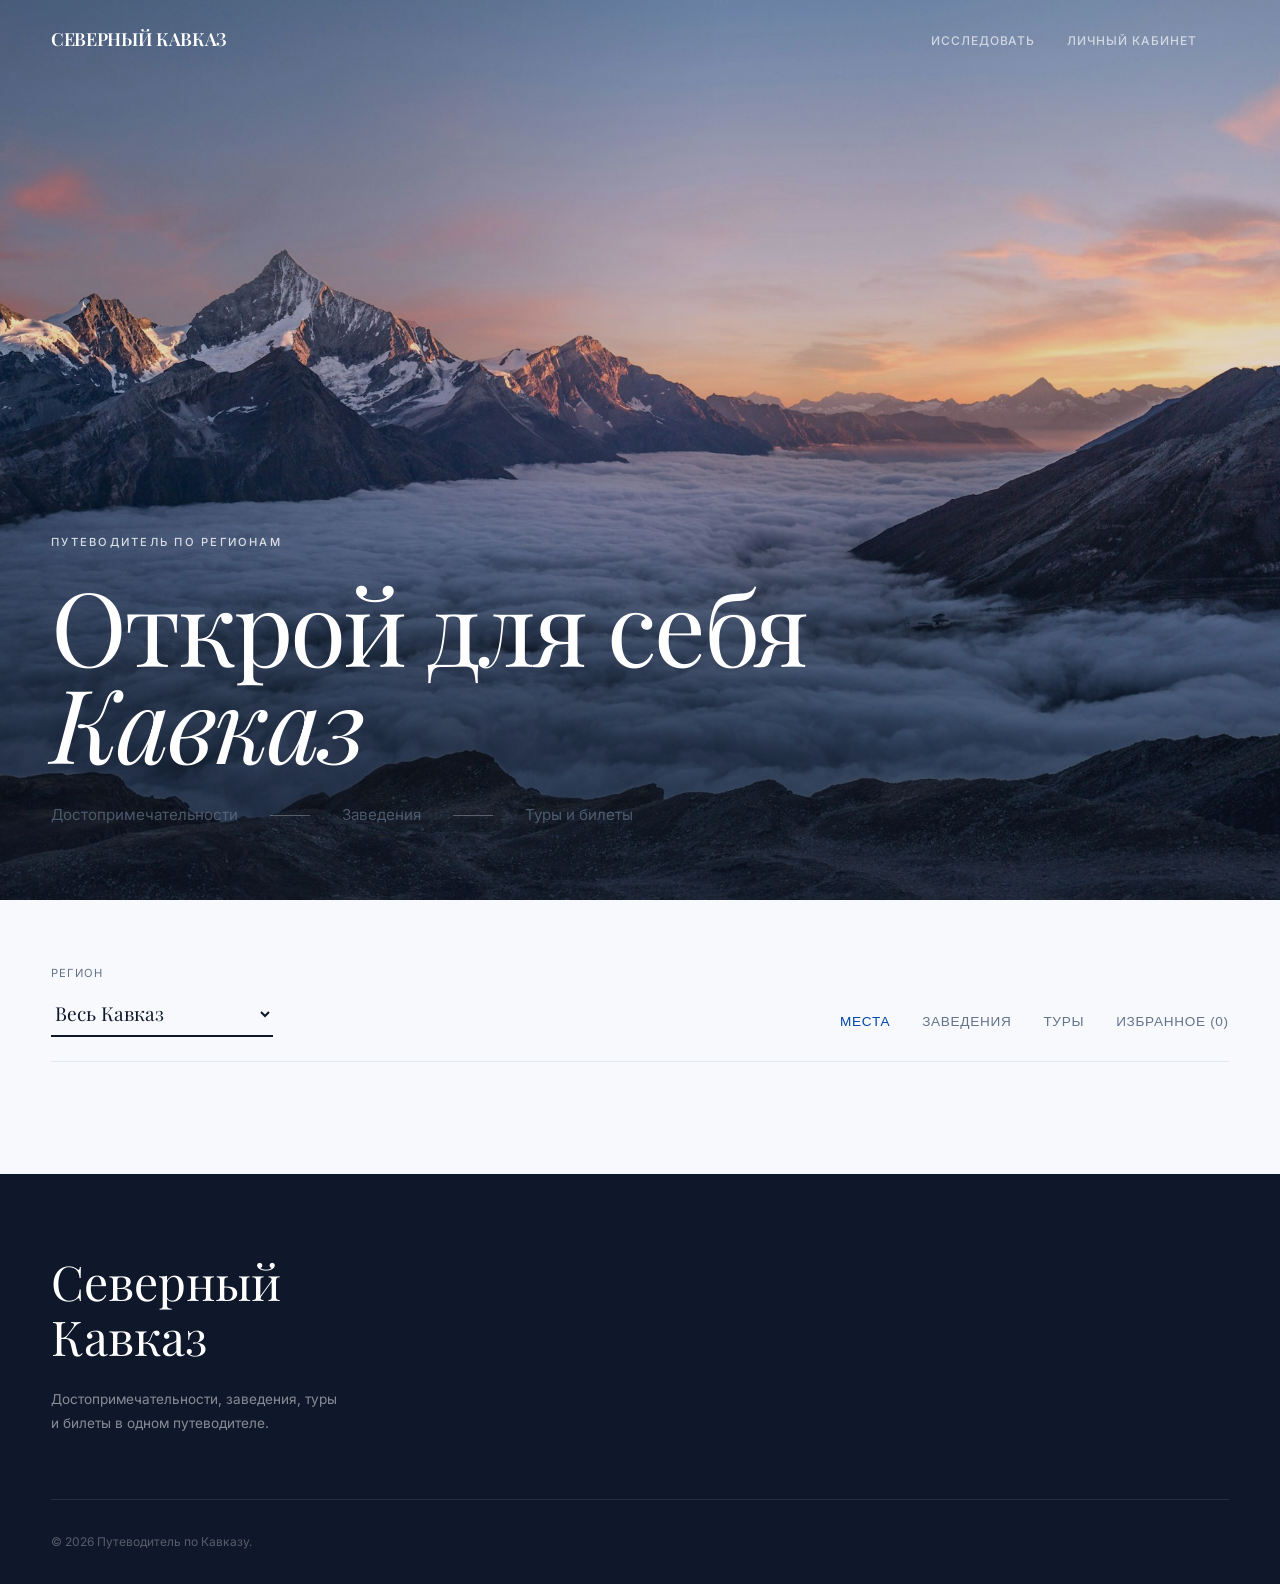
==== commit 5fcb6dae: "feat: create images folder for pictures" ====
--- a/frontend/index.html
+++ b/frontend/index.html
@@ -28,7 +28,7 @@
 
     <section class="hero" id="explore">
         <div class="hero-image">
-            <img src="https://images.unsplash.com/photo-1506905925346-21bda4d32df4?q=80&w=2070&auto=format&fit=crop" alt="Горы Кавказа">
+            <img src="./images/hero.jpg" alt="Горы Кавказа">
         </div>
         <div class="hero-content">
             <p class="hero-issue">Путеводитель по регионам</p>
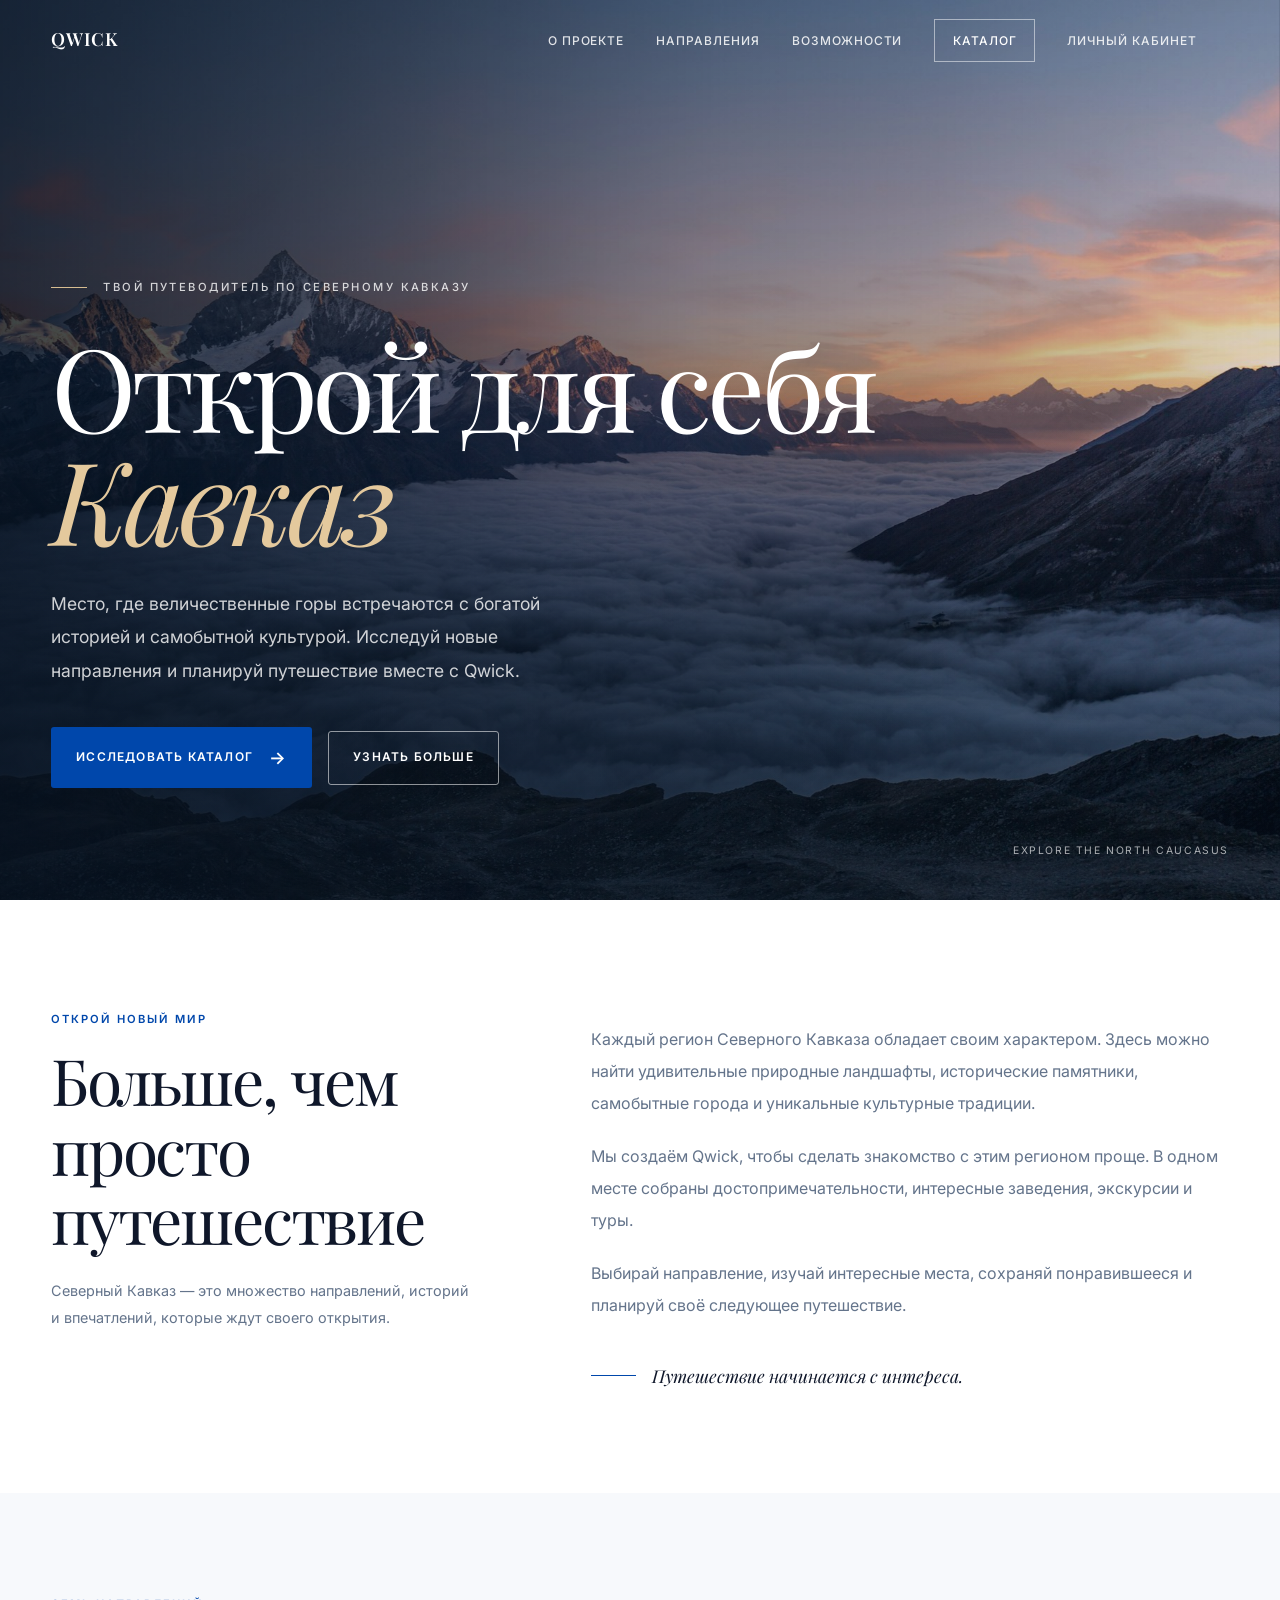
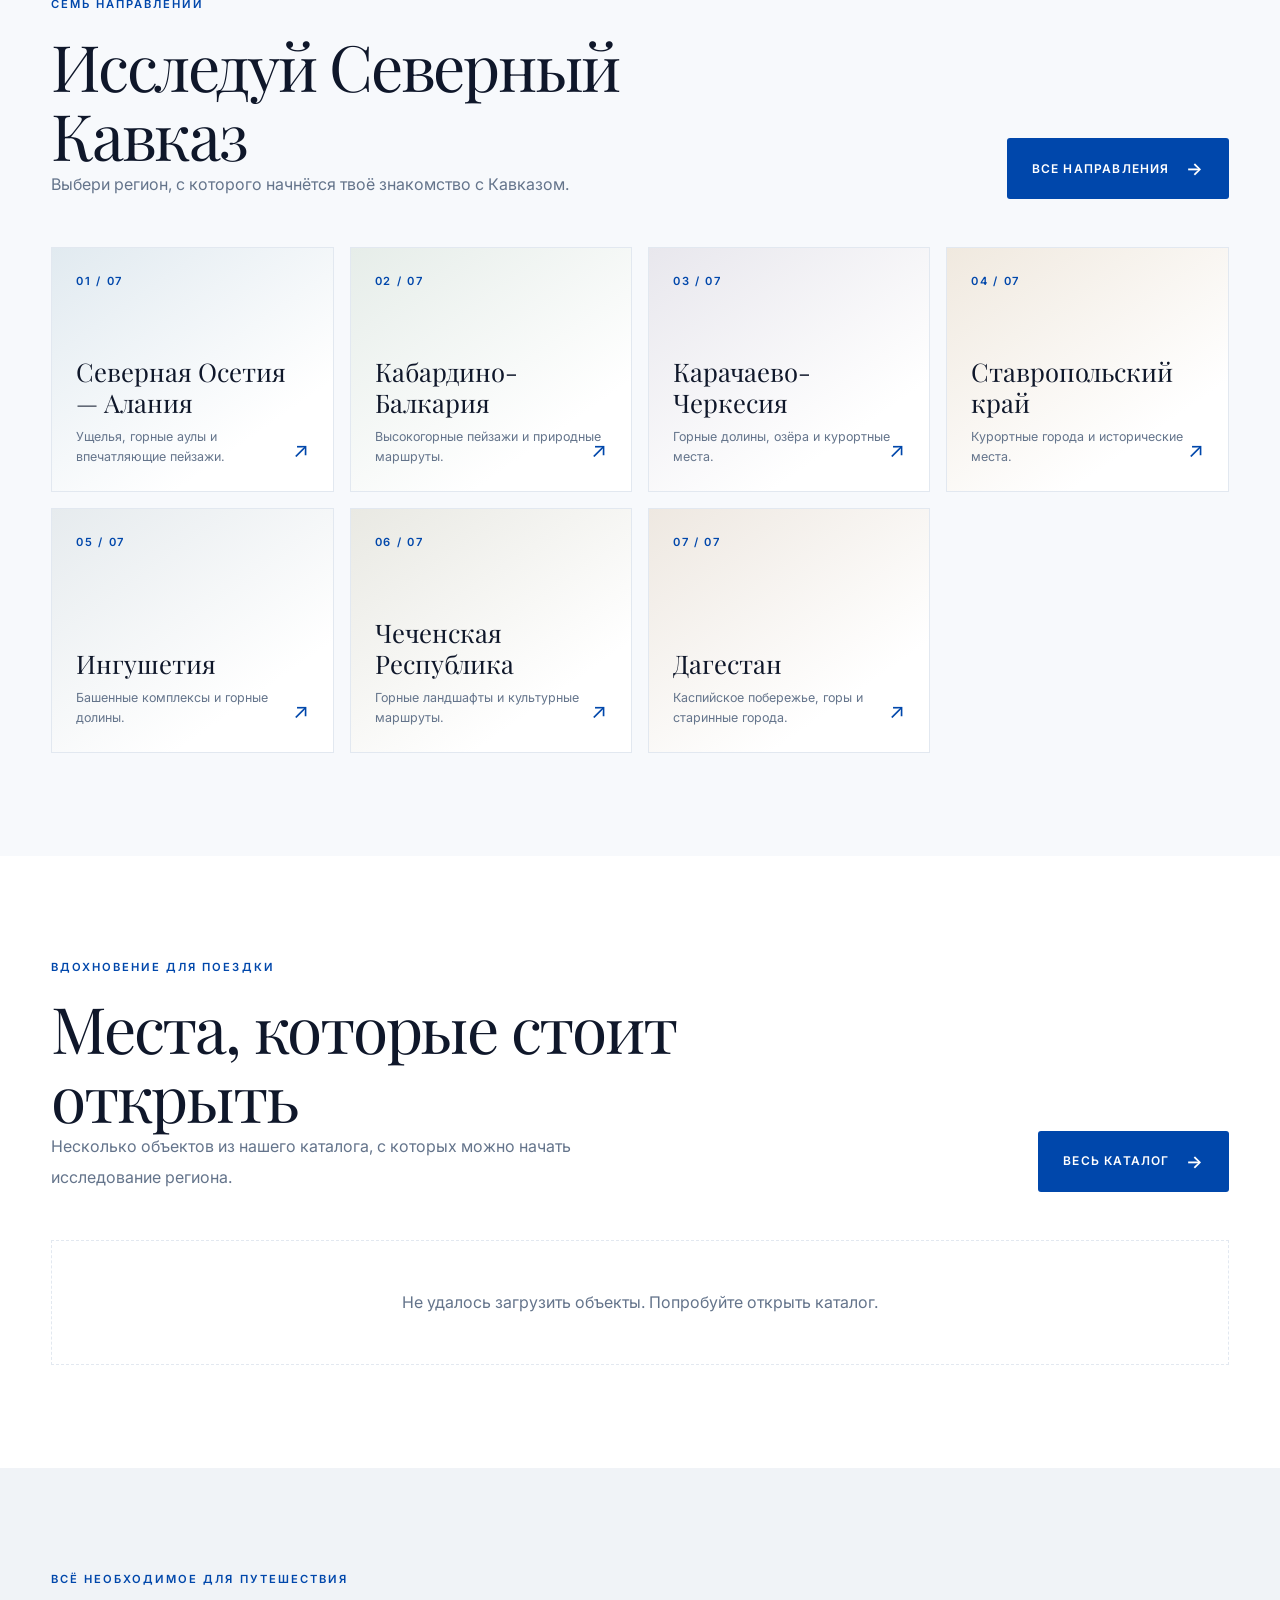
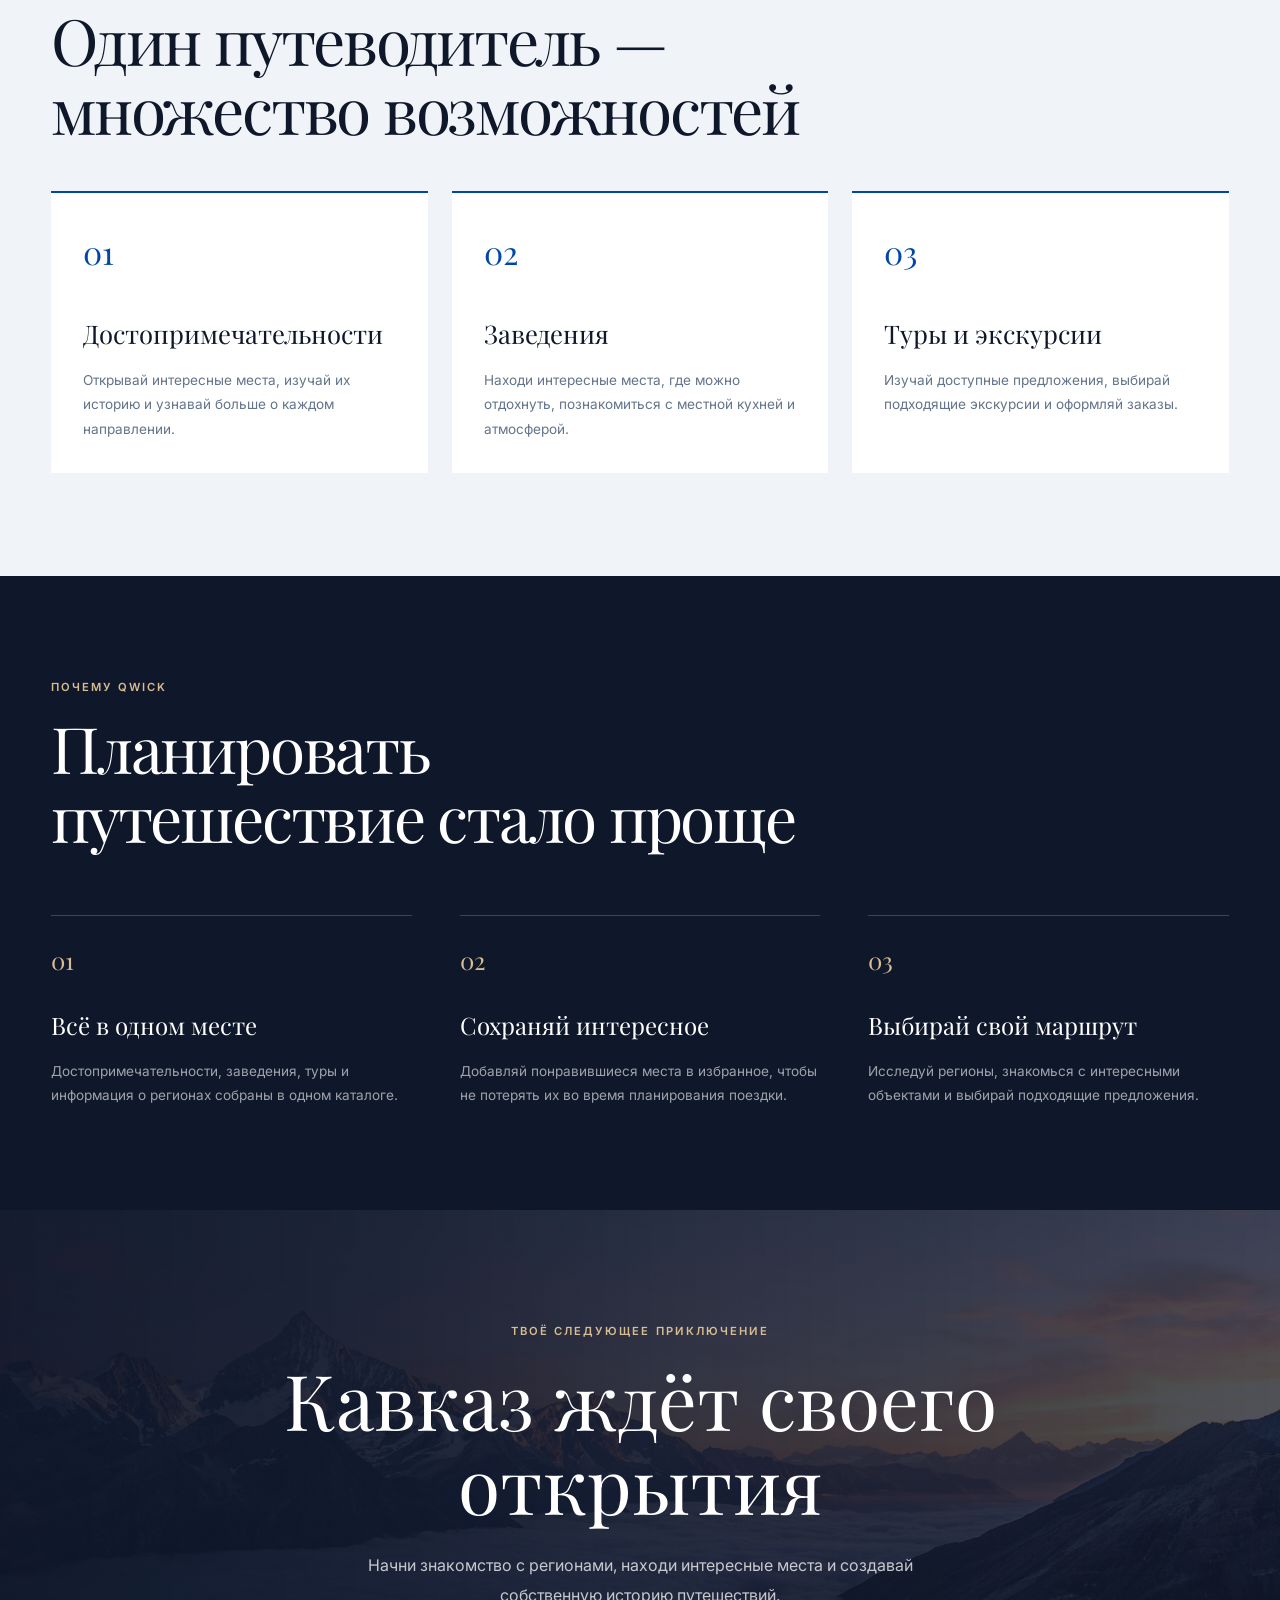
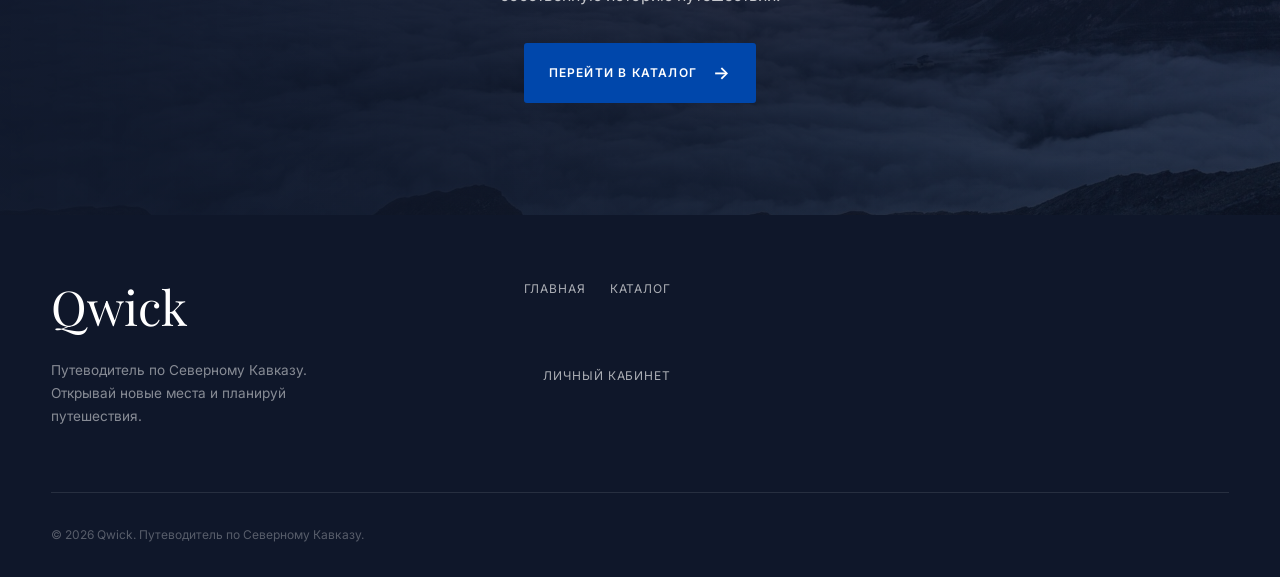
==== commit 1b44fb8c: "feat: create Qwick landing page" ====
--- a/frontend/index.html
+++ b/frontend/index.html
@@ -1,111 +1,467 @@
-<!DOCTYPE html>
+<!doctype html>
 <html lang="ru">
-<head>
-    <meta charset="UTF-8">
-    <meta name="viewport" content="width=device-width, initial-scale=1.0">
-    <title>Северный Кавказ | Путеводитель</title>
-    <link rel="preconnect" href="https://fonts.googleapis.com">
-    <link rel="preconnect" href="https://fonts.gstatic.com" crossorigin>
-    <link href="https://fonts.googleapis.com/css2?family=Inter:wght@300;400;500;600&family=Playfair+Display:ital,wght@0,400;0,500;0,600;0,700;1,400;1,500&display=swap" rel="stylesheet">
-    <link rel="stylesheet" href="css/common.css">
-    <link rel="stylesheet" href="css/index.css">
-</head>
-<body>
-
-    <nav class="nav-bar" id="mainNav">
-        <a href="/" class="nav-logo">Северный Кавказ</a>
-        
-        <ul class="nav-links nav-links--desktop">
-            <li><a href="#explore">Исследовать</a></li>
-            <li><a href="/account.html" class="account-btn">Личный кабинет</a></li>
-            <li><a href="/admin.html" id="adminBtn" class="admin-link" style="display: none;">Админ-панель</a></li>
-        </ul>
-
-        <button class="nav-toggle" aria-label="Toggle navigation">
-            <span></span><span></span><span></span>
-        </button>
+  <head>
+    <meta charset="UTF-8" />
+    <meta name="viewport" content="width=device-width, initial-scale=1.0" />
+
+    <title>Qwick — Путеводитель по Северному Кавказу</title>
+
+    <meta
+      name="description"
+      content="Откройте Северный Кавказ вместе с Qwick. Достопримечательности, интересные места, заведения и туры в одном путеводителе."
+    />
+
+    <meta name="theme-color" content="#0f172a" />
+
+    <link rel="preconnect" href="https://fonts.googleapis.com" />
+    <link rel="preconnect" href="https://fonts.gstatic.com" crossorigin />
+
+    <link
+      href="https://fonts.googleapis.com/css2?family=Inter:wght@300;400;500;600;700&family=Playfair+Display:ital,wght@0,400;0,500;0,600;0,700;1,400;1,500&display=swap"
+      rel="stylesheet"
+    />
+
+    <link rel="stylesheet" href="css/common.css" />
+    <link rel="stylesheet" href="css/home.css" />
+  </head>
+
+  <body>
+    <!-- Navigation -->
+
+    <nav class="nav-bar home-nav" id="mainNav">
+      <a href="/" class="nav-logo"> QWICK </a>
+
+      <ul class="nav-links nav-links--desktop">
+        <li>
+          <a href="#about">О проекте</a>
+        </li>
+
+        <li>
+          <a href="#regions">Направления</a>
+        </li>
+
+        <li>
+          <a href="#features">Возможности</a>
+        </li>
+
+        <li>
+          <a href="/catalog.html" class="nav-catalog-link"> Каталог </a>
+        </li>
+
+        <li>
+          <a href="/account.html" class="account-btn"> Личный кабинет </a>
+        </li>
+
+        <li>
+          <a
+            href="/admin.html"
+            id="adminBtn"
+            class="admin-link"
+            style="display: none"
+          >
+            Админ-панель
+          </a>
+        </li>
+      </ul>
+
+      <button
+        class="nav-toggle"
+        aria-label="Открыть меню"
+        aria-expanded="false"
+        type="button"
+      >
+        <span></span>
+        <span></span>
+        <span></span>
+      </button>
     </nav>
 
-    <section class="hero" id="explore">
-        <div class="hero-image">
-            <img src="./images/hero.jpg" alt="Горы Кавказа">
-        </div>
-        <div class="hero-content">
-            <p class="hero-issue">Путеводитель по регионам</p>
-            <h1 class="hero-title">Открой для себя <em>Кавказ</em></h1>
-            <div class="hero-meta">
-                <span>Достопримечательности</span>
-                <span class="divider"></span>
-                <span>Заведения</span>
-                <span class="divider"></span>
-                <span>Туры и билеты</span>
+    <main>
+      <!-- Hero -->
+
+      <section class="home-hero" id="top">
+        <div class="home-hero__image">
+          <img
+            src="./images/hero.jpg"
+            alt="Панорама гор Северного Кавказа"
+            fetchpriority="high"
+          />
+        </div>
+
+        <div class="home-hero__content">
+          <p class="home-hero__kicker">
+            Твой путеводитель по Северному Кавказу
+          </p>
+
+          <h1 class="home-hero__title">
+            Открой для себя
+            <em>Кавказ</em>
+          </h1>
+
+          <p class="home-hero__description">
+            Место, где величественные горы встречаются с богатой историей и
+            самобытной культурой. Исследуй новые направления и планируй
+            путешествие вместе с Qwick.
+          </p>
+
+          <div class="home-hero__actions">
+            <a href="/catalog.html" class="home-button">
+              Исследовать каталог
+              <span class="home-arrow">→</span>
+            </a>
+
+            <a href="#about" class="home-button home-button--outline">
+              Узнать больше
+            </a>
+          </div>
+        </div>
+
+        <div class="home-hero__bottom">Explore the North Caucasus</div>
+      </section>
+
+      <!-- About -->
+
+      <section class="home-section home-intro" id="about">
+        <div class="home-section__inner home-intro__layout">
+          <div class="home-intro__aside reveal">
+            <span class="home-eyebrow"> Открой новый мир </span>
+
+            <h2 class="home-section-title">Больше, чем просто путешествие</h2>
+
+            <p>
+              Северный Кавказ — это множество направлений, историй и
+              впечатлений, которые ждут своего открытия.
+            </p>
+          </div>
+
+          <div class="home-intro__text reveal">
+            <p>
+              Каждый регион Северного Кавказа обладает своим характером. Здесь
+              можно найти удивительные природные ландшафты, исторические
+              памятники, самобытные города и уникальные культурные традиции.
+            </p>
+
+            <p>
+              Мы создаём Qwick, чтобы сделать знакомство с этим регионом проще.
+              В одном месте собраны достопримечательности, интересные заведения,
+              экскурсии и туры.
+            </p>
+
+            <p>
+              Выбирай направление, изучай интересные места, сохраняй
+              понравившееся и планируй своё следующее путешествие.
+            </p>
+
+            <div class="home-intro__signature">
+              Путешествие начинается с интереса.
             </div>
-        </div>
-    </section>
-
-    <div class="container" id="mainView">
-        
-        <div class="explore-header reveal">
-            <div class="region-filter">
-                <label for="regionSelect">Регион</label>
-                <select id="regionSelect">
-                    <option value="all">Весь Кавказ</option>
-                    <option value="rso">Северная Осетия</option>
-                    <option value="kbr">Кабардино-Балкария</option>
-                    <option value="kchr">Карачаево-Черкесия</option>
-                    <option value="stav">Ставропольский край</option>
-                    <option value="ing">Ингушетия</option>
-                    <option value="che">Чечня</option>
-                    <option value="dag">Дагестан</option>
-                </select>
+          </div>
+        </div>
+      </section>
+
+      <!-- Regions -->
+
+      <section class="home-section home-regions" id="regions">
+        <div class="home-section__inner">
+          <div class="home-regions__header reveal">
+            <div>
+              <span class="home-eyebrow"> Семь направлений </span>
+
+              <h2 class="home-section-title">Исследуй Северный Кавказ</h2>
+
+              <p class="home-section-description">
+                Выбери регион, с которого начнётся твоё знакомство с Кавказом.
+              </p>
             </div>
 
-            <div class="tabs">
-                <button class="tab-btn active" data-tab="attractions">Места</button>
-                <button class="tab-btn" data-tab="places">Заведения</button>
-                <button class="tab-btn" data-tab="tours">Туры</button>
-                <button class="tab-btn" data-tab="favorites">Избранное (<span id="favCount">0</span>)</button>
+            <a href="/catalog.html" class="home-button">
+              Все направления
+              <span class="home-arrow">→</span>
+            </a>
+          </div>
+
+          <div class="home-regions__grid">
+            <a href="/catalog.html?region=rso" class="home-region-card reveal">
+              <span class="home-region-card__number">01 / 07</span>
+
+              <div class="home-region-card__content">
+                <h3 class="home-region-card__title">
+                  Северная Осетия — Алания
+                </h3>
+
+                <p class="home-region-card__description">
+                  Ущелья, горные аулы и впечатляющие пейзажи.
+                </p>
+              </div>
+
+              <span class="home-region-card__arrow">↗</span>
+            </a>
+
+            <a href="/catalog.html?region=kbr" class="home-region-card reveal">
+              <span class="home-region-card__number">02 / 07</span>
+
+              <div class="home-region-card__content">
+                <h3 class="home-region-card__title">Кабардино-Балкария</h3>
+
+                <p class="home-region-card__description">
+                  Высокогорные пейзажи и природные маршруты.
+                </p>
+              </div>
+
+              <span class="home-region-card__arrow">↗</span>
+            </a>
+
+            <a href="/catalog.html?region=kchr" class="home-region-card reveal">
+              <span class="home-region-card__number">03 / 07</span>
+
+              <div class="home-region-card__content">
+                <h3 class="home-region-card__title">Карачаево-Черкесия</h3>
+
+                <p class="home-region-card__description">
+                  Горные долины, озёра и курортные места.
+                </p>
+              </div>
+
+              <span class="home-region-card__arrow">↗</span>
+            </a>
+
+            <a href="/catalog.html?region=stav" class="home-region-card reveal">
+              <span class="home-region-card__number">04 / 07</span>
+
+              <div class="home-region-card__content">
+                <h3 class="home-region-card__title">Ставропольский край</h3>
+
+                <p class="home-region-card__description">
+                  Курортные города и исторические места.
+                </p>
+              </div>
+
+              <span class="home-region-card__arrow">↗</span>
+            </a>
+
+            <a href="/catalog.html?region=ing" class="home-region-card reveal">
+              <span class="home-region-card__number">05 / 07</span>
+
+              <div class="home-region-card__content">
+                <h3 class="home-region-card__title">Ингушетия</h3>
+
+                <p class="home-region-card__description">
+                  Башенные комплексы и горные долины.
+                </p>
+              </div>
+
+              <span class="home-region-card__arrow">↗</span>
+            </a>
+
+            <a href="/catalog.html?region=che" class="home-region-card reveal">
+              <span class="home-region-card__number">06 / 07</span>
+
+              <div class="home-region-card__content">
+                <h3 class="home-region-card__title">Чеченская Республика</h3>
+
+                <p class="home-region-card__description">
+                  Горные ландшафты и культурные маршруты.
+                </p>
+              </div>
+
+              <span class="home-region-card__arrow">↗</span>
+            </a>
+
+            <a href="/catalog.html?region=dag" class="home-region-card reveal">
+              <span class="home-region-card__number">07 / 07</span>
+
+              <div class="home-region-card__content">
+                <h3 class="home-region-card__title">Дагестан</h3>
+
+                <p class="home-region-card__description">
+                  Каспийское побережье, горы и старинные города.
+                </p>
+              </div>
+
+              <span class="home-region-card__arrow">↗</span>
+            </a>
+          </div>
+        </div>
+      </section>
+
+      <!-- Featured content -->
+
+      <section class="home-section home-featured" id="discover">
+        <div class="home-section__inner">
+          <div class="home-featured__header reveal">
+            <div>
+              <span class="home-eyebrow"> Вдохновение для поездки </span>
+
+              <h2 class="home-section-title">Места, которые стоит открыть</h2>
+
+              <p class="home-section-description">
+                Несколько объектов из нашего каталога, с которых можно начать
+                исследование региона.
+              </p>
             </div>
-        </div>
-
-        <div class="tab-panel active" id="panel-attractions">
-            <div class="gallery-grid" id="attractionsGrid"></div>
-        </div>
-        <div class="tab-panel" id="panel-places">
-            <div class="gallery-grid" id="placesGrid"></div>
-        </div>
-        <div class="tab-panel" id="panel-tours">
-            <div class="gallery-grid" id="toursGrid"></div>
-        </div>
-        <div class="tab-panel" id="panel-favorites">
-            <div class="gallery-grid" id="favoritesGrid"></div>
-        </div>
-    </div>
-
-    <div class="container detail-page" id="detailView" style="display: none;"></div>
-
-    <div class="modal-overlay" id="orderModal">
-        <div class="modal">
-            <button class="modal-close" id="modalClose">✕</button>
-            <h2 id="modalTitle">Оформление заказа</h2>
-            <div id="modalBody"></div>
-        </div>
-    </div>
-
-    <footer class="site-footer">
-        <div class="footer-top">
-            <div class="footer-brand">
-                <h3 class="footer-brand-title">Северный<br>Кавказ</h3>
-                <p class="footer-brand-desc">Достопримечательности, заведения, туры и билеты в одном путеводителе.</p>
+
+            <a href="/catalog.html" class="home-button">
+              Весь каталог
+              <span class="home-arrow">→</span>
+            </a>
+          </div>
+
+          <div class="home-featured__grid" id="featuredGrid" aria-live="polite">
+            <div class="home-featured__empty">
+              Загружаем интересные места...
             </div>
-        </div>
-        <div class="footer-bottom">
-            <p class="footer-copy">&copy; 2026 Путеводитель по Кавказу.</p>
-        </div>
+          </div>
+        </div>
+      </section>
+
+      <!-- Categories -->
+
+      <section class="home-section home-categories">
+        <div class="home-section__inner">
+          <span class="home-eyebrow reveal">
+            Всё необходимое для путешествия
+          </span>
+
+          <h2 class="home-section-title reveal">
+            Один путеводитель — множество возможностей
+          </h2>
+
+          <div class="home-categories__grid">
+            <article class="home-category reveal">
+              <span class="home-category__number">01</span>
+
+              <h3>Достопримечательности</h3>
+
+              <p>
+                Открывай интересные места, изучай их историю и узнавай больше о
+                каждом направлении.
+              </p>
+            </article>
+
+            <article class="home-category reveal">
+              <span class="home-category__number">02</span>
+
+              <h3>Заведения</h3>
+
+              <p>
+                Находи интересные места, где можно отдохнуть, познакомиться с
+                местной кухней и атмосферой.
+              </p>
+            </article>
+
+            <article class="home-category reveal">
+              <span class="home-category__number">03</span>
+
+              <h3>Туры и экскурсии</h3>
+
+              <p>
+                Изучай доступные предложения, выбирай подходящие экскурсии и
+                оформляй заказы.
+              </p>
+            </article>
+          </div>
+        </div>
+      </section>
+
+      <!-- Benefits -->
+
+      <section class="home-section home-benefits" id="features">
+        <div class="home-section__inner">
+          <span class="home-eyebrow reveal"> Почему Qwick </span>
+
+          <h2 class="home-section-title reveal">
+            Планировать путешествие стало проще
+          </h2>
+
+          <div class="home-benefits__grid">
+            <article class="home-benefit reveal">
+              <span class="home-benefit__number">01</span>
+
+              <h3>Всё в одном месте</h3>
+
+              <p>
+                Достопримечательности, заведения, туры и информация о регионах
+                собраны в одном каталоге.
+              </p>
+            </article>
+
+            <article class="home-benefit reveal">
+              <span class="home-benefit__number">02</span>
+
+              <h3>Сохраняй интересное</h3>
+
+              <p>
+                Добавляй понравившиеся места в избранное, чтобы не потерять их
+                во время планирования поездки.
+              </p>
+            </article>
+
+            <article class="home-benefit reveal">
+              <span class="home-benefit__number">03</span>
+
+              <h3>Выбирай свой маршрут</h3>
+
+              <p>
+                Исследуй регионы, знакомься с интересными объектами и выбирай
+                подходящие предложения.
+              </p>
+            </article>
+          </div>
+        </div>
+      </section>
+
+      <!-- Final CTA -->
+
+      <section class="home-cta">
+        <div class="home-cta__inner reveal">
+          <span class="home-eyebrow"> Твоё следующее приключение </span>
+
+          <h2 class="home-cta__title">Кавказ ждёт своего открытия</h2>
+
+          <p class="home-cta__description">
+            Начни знакомство с регионами, находи интересные места и создавай
+            собственную историю путешествий.
+          </p>
+
+          <a href="/catalog.html" class="home-button">
+            Перейти в каталог
+            <span class="home-arrow">→</span>
+          </a>
+        </div>
+      </section>
+    </main>
+
+    <!-- Footer -->
+
+    <footer class="site-footer home-footer">
+      <div class="footer-top">
+        <div class="footer-brand">
+          <h3 class="footer-brand-title">Qwick</h3>
+
+          <p class="footer-brand-desc">
+            Путеводитель по Северному Кавказу. Открывай новые места и планируй
+            путешествия.
+          </p>
+        </div>
+
+        <div class="home-footer__links">
+          <a href="/">Главная</a>
+          <a href="/catalog.html">Каталог</a>
+          <a href="/account.html">Личный кабинет</a>
+        </div>
+      </div>
+
+      <div class="footer-bottom">
+        <p class="footer-copy">
+          &copy; 2026 Qwick. Путеводитель по Северному Кавказу.
+        </p>
+      </div>
     </footer>
+
+    <!-- Scripts -->
 
     <script src="js/api.js"></script>
     <script src="js/ui.js"></script>
-    <script src="js/index.js"></script>
-</body>
-</html>+    <script src="js/home.js"></script>
+  </body>
+</html>
--- a/frontend/css/home.css
+++ b/frontend/css/home.css
@@ -0,0 +1,811 @@
+
+/* =========================================
+   HOME PAGE — QWICK
+   ========================================= */
+
+/* ---------- General ---------- */
+
+.home-section {
+    padding: clamp(4rem, 8vw, 8rem) var(--gutter);
+}
+
+.home-section__inner {
+    width: 100%;
+    max-width: 1400px;
+    margin: 0 auto;
+}
+
+.home-eyebrow {
+    display: block;
+    margin-bottom: 1rem;
+    color: var(--cobalt);
+    font-size: 0.7rem;
+    font-weight: 600;
+    letter-spacing: 0.18em;
+    text-transform: uppercase;
+}
+
+.home-section-title {
+    max-width: 760px;
+    margin-bottom: 1.5rem;
+    font-family: var(--serif);
+    font-size: clamp(2.4rem, 5vw, 4.5rem);
+    font-weight: 400;
+    line-height: 1.08;
+    letter-spacing: -0.035em;
+}
+
+.home-section-description {
+    max-width: 620px;
+    color: var(--stone);
+    font-size: 1rem;
+    line-height: 1.9;
+}
+
+.home-button {
+    display: inline-flex;
+    align-items: center;
+    justify-content: center;
+    gap: 1rem;
+    min-height: 54px;
+    padding: 0.9rem 1.5rem;
+    border: 1px solid transparent;
+    border-radius: 3px;
+    background: var(--cobalt);
+    color: white;
+    font-size: 0.75rem;
+    font-weight: 600;
+    letter-spacing: 0.1em;
+    text-transform: uppercase;
+    transition: background 0.3s ease, transform 0.3s ease;
+}
+
+.home-button:hover {
+    opacity: 1;
+    background: #00347e;
+    transform: translateY(-2px);
+}
+
+.home-button--outline {
+    background: transparent;
+    border-color: rgba(255, 255, 255, 0.55);
+    color: white;
+}
+
+.home-button--outline:hover {
+    background: white;
+    color: var(--slate);
+}
+
+.home-arrow {
+    font-size: 1.1rem;
+    transition: transform 0.3s ease;
+}
+
+.home-button:hover .home-arrow {
+    transform: translateX(4px);
+}
+
+/* ---------- Navigation ---------- */
+
+.home-nav .nav-logo {
+    letter-spacing: 0.04em;
+}
+
+.home-nav .nav-links a {
+    color: rgba(255, 255, 255, 0.85);
+}
+
+.home-nav .nav-links a:hover {
+    color: white;
+}
+
+.home-nav .nav-links .nav-catalog-link {
+    padding: 0.8rem 1.1rem;
+    border: 1px solid rgba(255, 255, 255, 0.5);
+    color: white;
+}
+
+.home-nav .nav-links .nav-catalog-link:hover {
+    background: white;
+    color: var(--slate);
+    opacity: 1;
+}
+
+.home-nav.scrolled .nav-links .nav-catalog-link {
+    border-color: rgba(255, 255, 255, 0.6);
+}
+
+/* ---------- Hero ---------- */
+
+.home-hero {
+    position: relative;
+    display: flex;
+    align-items: flex-end;
+    min-height: min(900px, 100vh);
+    min-height: min(900px, 100svh);
+    overflow: hidden;
+    background: var(--slate);
+    color: white;
+}
+
+.home-hero__image {
+    position: absolute;
+    inset: 0;
+}
+
+.home-hero__image img {
+    width: 100%;
+    height: 100%;
+    object-fit: cover;
+    object-position: center 35%;
+    animation: homeHeroZoom 18s ease-out forwards;
+}
+
+.home-hero__image::after {
+    position: absolute;
+    inset: 0;
+    content: "";
+    background:
+        linear-gradient(
+            90deg,
+            rgba(7, 18, 32, 0.78) 0%,
+            rgba(7, 18, 32, 0.43) 48%,
+            rgba(7, 18, 32, 0.12) 100%
+        ),
+        linear-gradient(
+            0deg,
+            rgba(7, 18, 32, 0.55) 0%,
+            transparent 60%
+        );
+}
+
+@keyframes homeHeroZoom {
+    from {
+        transform: scale(1.04);
+    }
+
+    to {
+        transform: scale(1);
+    }
+}
+
+.home-hero__content {
+    position: relative;
+    z-index: 1;
+    width: 100%;
+    max-width: 1400px;
+    margin: 0 auto;
+    padding: 12rem var(--gutter) 7rem;
+}
+
+.home-hero__kicker {
+    display: flex;
+    align-items: center;
+    gap: 1rem;
+    margin-bottom: 2rem;
+    color: rgba(255, 255, 255, 0.8);
+    font-size: 0.7rem;
+    font-weight: 500;
+    letter-spacing: 0.22em;
+    text-transform: uppercase;
+}
+
+.home-hero__kicker::before {
+    display: block;
+    width: 36px;
+    height: 1px;
+    background: #d7bd91;
+    content: "";
+}
+
+.home-hero__title {
+    max-width: 950px;
+    margin-bottom: 2rem;
+    font-family: var(--serif);
+    font-size: clamp(3.5rem, 9vw, 8rem);
+    font-weight: 400;
+    line-height: 0.98;
+    letter-spacing: -0.045em;
+}
+
+.home-hero__title em {
+    color: #e4c99d;
+    font-weight: 400;
+}
+
+.home-hero__description {
+    max-width: 530px;
+    margin-bottom: 2.5rem;
+    color: rgba(255, 255, 255, 0.8);
+    font-size: clamp(0.95rem, 1.5vw, 1.1rem);
+    line-height: 1.9;
+}
+
+.home-hero__actions {
+    display: flex;
+    flex-wrap: wrap;
+    align-items: center;
+    gap: 1rem;
+}
+
+.home-hero__bottom {
+    position: absolute;
+    right: var(--gutter);
+    bottom: 2.5rem;
+    color: rgba(255, 255, 255, 0.65);
+    font-size: 0.65rem;
+    letter-spacing: 0.15em;
+    text-transform: uppercase;
+}
+
+/* ---------- Intro ---------- */
+
+.home-intro {
+    background: var(--snow);
+}
+
+.home-intro__layout {
+    display: grid;
+    grid-template-columns: 0.8fr 1.2fr;
+    gap: clamp(3rem, 9vw, 9rem);
+    align-items: start;
+}
+
+.home-intro__aside {
+    padding-top: 0.5rem;
+}
+
+.home-intro__aside p {
+    color: var(--stone);
+    font-size: 0.9rem;
+    line-height: 1.9;
+}
+
+.home-intro__text {
+    max-width: 690px;
+}
+
+.home-intro__text p {
+    margin-top: 1.3rem;
+    color: var(--stone);
+    font-size: 1rem;
+    line-height: 2;
+}
+
+.home-intro__signature {
+    display: flex;
+    align-items: center;
+    gap: 1rem;
+    margin-top: 2.5rem;
+    color: var(--slate);
+    font-family: var(--serif);
+    font-size: 1.1rem;
+    font-style: italic;
+}
+
+.home-intro__signature::before {
+    width: 45px;
+    height: 1px;
+    background: var(--cobalt);
+    content: "";
+}
+
+/* ---------- Regions ---------- */
+
+.home-regions {
+    background: var(--glacier);
+}
+
+.home-regions__header {
+    display: flex;
+    justify-content: space-between;
+    align-items: flex-end;
+    gap: 2rem;
+    margin-bottom: 3rem;
+}
+
+.home-regions__header .home-section-title {
+    margin-bottom: 0;
+}
+
+.home-regions__grid {
+    display: grid;
+    grid-template-columns: repeat(4, 1fr);
+    gap: 1rem;
+}
+
+.home-region-card {
+    position: relative;
+    display: flex;
+    flex-direction: column;
+    justify-content: space-between;
+    min-height: 245px;
+    padding: 1.5rem;
+    overflow: hidden;
+    border: 1px solid var(--mist);
+    background: white;
+    color: var(--slate);
+    transition: transform 0.3s ease, box-shadow 0.3s ease;
+}
+
+.home-region-card:nth-child(1) {
+    background: linear-gradient(145deg, #e1eaf0, #ffffff 75%);
+}
+
+.home-region-card:nth-child(2) {
+    background: linear-gradient(145deg, #e6ede9, #ffffff 75%);
+}
+
+.home-region-card:nth-child(3) {
+    background: linear-gradient(145deg, #e8e7ed, #ffffff 75%);
+}
+
+.home-region-card:nth-child(4) {
+    background: linear-gradient(145deg, #f0e9df, #ffffff 75%);
+}
+
+.home-region-card:nth-child(5) {
+    background: linear-gradient(145deg, #e6ebee, #ffffff 75%);
+}
+
+.home-region-card:nth-child(6) {
+    background: linear-gradient(145deg, #e9e9e3, #ffffff 75%);
+}
+
+.home-region-card:nth-child(7) {
+    background: linear-gradient(145deg, #eee8e1, #ffffff 75%);
+}
+
+.home-region-card:hover {
+    opacity: 1;
+    transform: translateY(-5px);
+    box-shadow: 0 14px 35px rgba(15, 23, 42, 0.09);
+}
+
+.home-region-card__number {
+    color: var(--cobalt);
+    font-size: 0.7rem;
+    font-weight: 600;
+    letter-spacing: 0.15em;
+}
+
+.home-region-card__content {
+    position: relative;
+    z-index: 1;
+}
+
+.home-region-card__title {
+    margin-bottom: 0.6rem;
+    font-family: var(--serif);
+    font-size: clamp(1.3rem, 2vw, 1.7rem);
+    font-weight: 400;
+    line-height: 1.2;
+}
+
+.home-region-card__description {
+    color: var(--stone);
+    font-size: 0.78rem;
+    line-height: 1.6;
+}
+
+.home-region-card__arrow {
+    position: absolute;
+    right: 1.5rem;
+    bottom: 1.5rem;
+    color: var(--cobalt);
+    font-size: 1.3rem;
+    transition: transform 0.3s ease;
+}
+
+.home-region-card:hover .home-region-card__arrow {
+    transform: translate(4px, -4px);
+}
+
+/* ---------- Featured content ---------- */
+
+.home-featured {
+    background: white;
+}
+
+.home-featured__header {
+    display: flex;
+    justify-content: space-between;
+    align-items: flex-end;
+    gap: 2rem;
+    margin-bottom: 3rem;
+}
+
+.home-featured__header .home-section-title {
+    margin-bottom: 0;
+}
+
+.home-featured__grid {
+    display: grid;
+    grid-template-columns: repeat(3, minmax(0, 1fr));
+    gap: 1.5rem;
+}
+
+.home-featured-card {
+    display: flex;
+    flex-direction: column;
+    min-width: 0;
+    overflow: hidden;
+    border: 1px solid var(--mist);
+    background: white;
+    color: var(--slate);
+    transition: transform 0.3s ease, box-shadow 0.3s ease;
+}
+
+.home-featured-card:hover {
+    opacity: 1;
+    transform: translateY(-5px);
+    box-shadow: 0 12px 30px rgba(15, 23, 42, 0.1);
+}
+
+.home-featured-card__image {
+    width: 100%;
+    height: 250px;
+    overflow: hidden;
+    background: var(--glacier);
+}
+
+.home-featured-card__image img {
+    width: 100%;
+    height: 100%;
+    object-fit: cover;
+    transition: transform 0.6s ease;
+}
+
+.home-featured-card:hover .home-featured-card__image img {
+    transform: scale(1.05);
+}
+
+.home-featured-card__placeholder {
+    display: flex;
+    align-items: center;
+    justify-content: center;
+    width: 100%;
+    height: 100%;
+    background: var(--glacier);
+    color: var(--cobalt);
+    font-family: var(--serif);
+    font-size: 3rem;
+}
+
+.home-featured-card__body {
+    display: flex;
+    flex: 1;
+    flex-direction: column;
+    padding: 1.5rem;
+}
+
+.home-featured-card__region {
+    margin-bottom: 0.7rem;
+    color: var(--cobalt);
+    font-size: 0.65rem;
+    font-weight: 600;
+    letter-spacing: 0.12em;
+    text-transform: uppercase;
+}
+
+.home-featured-card__title {
+    margin-bottom: 0.7rem;
+    font-family: var(--serif);
+    font-size: 1.5rem;
+    font-weight: 400;
+    line-height: 1.25;
+}
+
+.home-featured-card__description {
+    display: -webkit-box;
+    margin-bottom: 1.5rem;
+    overflow: hidden;
+    color: var(--stone);
+    font-size: 0.85rem;
+    line-height: 1.7;
+    -webkit-box-orient: vertical;
+    -webkit-line-clamp: 3;
+}
+
+.home-featured-card__link {
+    display: flex;
+    align-items: center;
+    justify-content: space-between;
+    gap: 1rem;
+    margin-top: auto;
+    padding-top: 1rem;
+    border-top: 1px solid var(--mist);
+    color: var(--cobalt);
+    font-size: 0.7rem;
+    font-weight: 600;
+    letter-spacing: 0.1em;
+    text-transform: uppercase;
+}
+
+.home-featured__empty {
+    grid-column: 1 / -1;
+    padding: 3rem;
+    border: 1px dashed var(--mist);
+    color: var(--stone);
+    text-align: center;
+}
+
+/* ---------- Categories ---------- */
+
+.home-categories {
+    background: #f0f3f7;
+}
+
+.home-categories__grid {
+    display: grid;
+    grid-template-columns: repeat(3, 1fr);
+    gap: 1.5rem;
+    margin-top: 3rem;
+}
+
+.home-category {
+    padding: 2rem;
+    border-top: 2px solid var(--cobalt);
+    background: white;
+}
+
+.home-category__number {
+    display: block;
+    margin-bottom: 2rem;
+    color: var(--cobalt);
+    font-family: var(--serif);
+    font-size: 2rem;
+}
+
+.home-category h3 {
+    margin-bottom: 0.8rem;
+    font-family: var(--serif);
+    font-size: 1.6rem;
+    font-weight: 400;
+}
+
+.home-category p {
+    color: var(--stone);
+    font-size: 0.85rem;
+    line-height: 1.8;
+}
+
+/* ---------- Benefits ---------- */
+
+.home-benefits {
+    background: var(--slate);
+    color: white;
+}
+
+.home-benefits .home-eyebrow {
+    color: #d7bd91;
+}
+
+.home-benefits .home-section-title {
+    color: white;
+}
+
+.home-benefits__grid {
+    display: grid;
+    grid-template-columns: repeat(3, 1fr);
+    gap: 3rem;
+    margin-top: 4rem;
+}
+
+.home-benefit {
+    padding-top: 1.5rem;
+    border-top: 1px solid rgba(255, 255, 255, 0.2);
+}
+
+.home-benefit__number {
+    display: block;
+    margin-bottom: 1.5rem;
+    color: #d7bd91;
+    font-family: var(--serif);
+    font-size: 1.5rem;
+}
+
+.home-benefit h3 {
+    margin-bottom: 0.8rem;
+    font-family: var(--serif);
+    font-size: 1.5rem;
+    font-weight: 400;
+}
+
+.home-benefit p {
+    color: rgba(255, 255, 255, 0.6);
+    font-size: 0.85rem;
+    line-height: 1.8;
+}
+
+/* ---------- Final CTA ---------- */
+
+.home-cta {
+    position: relative;
+    padding: 7rem var(--gutter);
+    overflow: hidden;
+    background:
+        linear-gradient(
+            90deg,
+            rgba(15, 23, 42, 0.94),
+            rgba(15, 23, 42, 0.72)
+        ),
+        url("../images/hero.jpg") center 55% / cover;
+    color: white;
+    text-align: center;
+}
+
+.home-cta__inner {
+    position: relative;
+    z-index: 1;
+    max-width: 850px;
+    margin: 0 auto;
+}
+
+.home-cta .home-eyebrow {
+    color: #d7bd91;
+}
+
+.home-cta__title {
+    margin-bottom: 1.5rem;
+    font-family: var(--serif);
+    font-size: clamp(2.5rem, 6vw, 5rem);
+    font-weight: 400;
+    line-height: 1.1;
+}
+
+.home-cta__description {
+    max-width: 570px;
+    margin: 0 auto 2rem;
+    color: rgba(255, 255, 255, 0.75);
+    line-height: 1.9;
+}
+
+/* ---------- Footer ---------- */
+
+.home-footer {
+    padding-top: 4rem;
+}
+
+.home-footer__links {
+    display: flex;
+    flex-wrap: wrap;
+    gap: 1.5rem;
+    justify-content: flex-end;
+}
+
+.home-footer__links a {
+    color: rgba(255, 255, 255, 0.65);
+    font-size: 0.75rem;
+    text-transform: uppercase;
+    letter-spacing: 0.08em;
+}
+
+/* ---------- Responsive ---------- */
+
+@media (max-width: 1000px) {
+    .home-regions__grid {
+        grid-template-columns: repeat(2, 1fr);
+    }
+
+    .home-featured__grid {
+        grid-template-columns: repeat(2, minmax(0, 1fr));
+    }
+
+    .home-featured-card:last-child {
+        display: none;
+    }
+
+    .home-intro__layout {
+        grid-template-columns: 1fr;
+        gap: 2rem;
+    }
+}
+
+@media (max-width: 768px) {
+    .home-hero {
+        min-height: 760px;
+        min-height: 90svh;
+    }
+
+    .home-hero__content {
+        padding-top: 10rem;
+        padding-bottom: 6rem;
+    }
+
+    .home-hero__title {
+        font-size: clamp(3.2rem, 13vw, 5.5rem);
+    }
+
+    .home-hero__bottom {
+        display: none;
+    }
+
+    .home-section {
+        padding-top: 4.5rem;
+        padding-bottom: 4.5rem;
+    }
+
+    .home-regions__header,
+    .home-featured__header {
+        flex-direction: column;
+        align-items: flex-start;
+    }
+
+    .home-regions__grid {
+        grid-template-columns: 1fr 1fr;
+    }
+
+    .home-region-card {
+        min-height: 210px;
+        padding: 1.2rem;
+    }
+
+    .home-region-card__title {
+        font-size: 1.25rem;
+    }
+
+    .home-featured__grid {
+        grid-template-columns: 1fr;
+    }
+
+    .home-featured-card:last-child {
+        display: flex;
+    }
+
+    .home-categories__grid,
+    .home-benefits__grid {
+        grid-template-columns: 1fr;
+        gap: 1rem;
+    }
+
+    .home-benefits__grid {
+        gap: 2rem;
+    }
+
+    .home-category {
+        padding: 1.5rem;
+    }
+
+    .home-cta {
+        padding-top: 5rem;
+        padding-bottom: 5rem;
+    }
+
+    .home-footer__links {
+        justify-content: flex-start;
+    }
+}
+
+@media (max-width: 420px) {
+    .home-regions__grid {
+        grid-template-columns: 1fr;
+    }
+
+    .home-region-card {
+        min-height: 175px;
+    }
+
+    .home-hero__actions {
+        align-items: stretch;
+        flex-direction: column;
+    }
+
+    .home-hero__actions .home-button {
+        width: 100%;
+    }
+}
+
+@media (prefers-reduced-motion: reduce) {
+    .home-hero__image img {
+        animation: none;
+    }
+
+    .home-button,
+    .home-region-card,
+    .home-featured-card,
+    .home-featured-card__image img {
+        transition: none;
+    }
+}
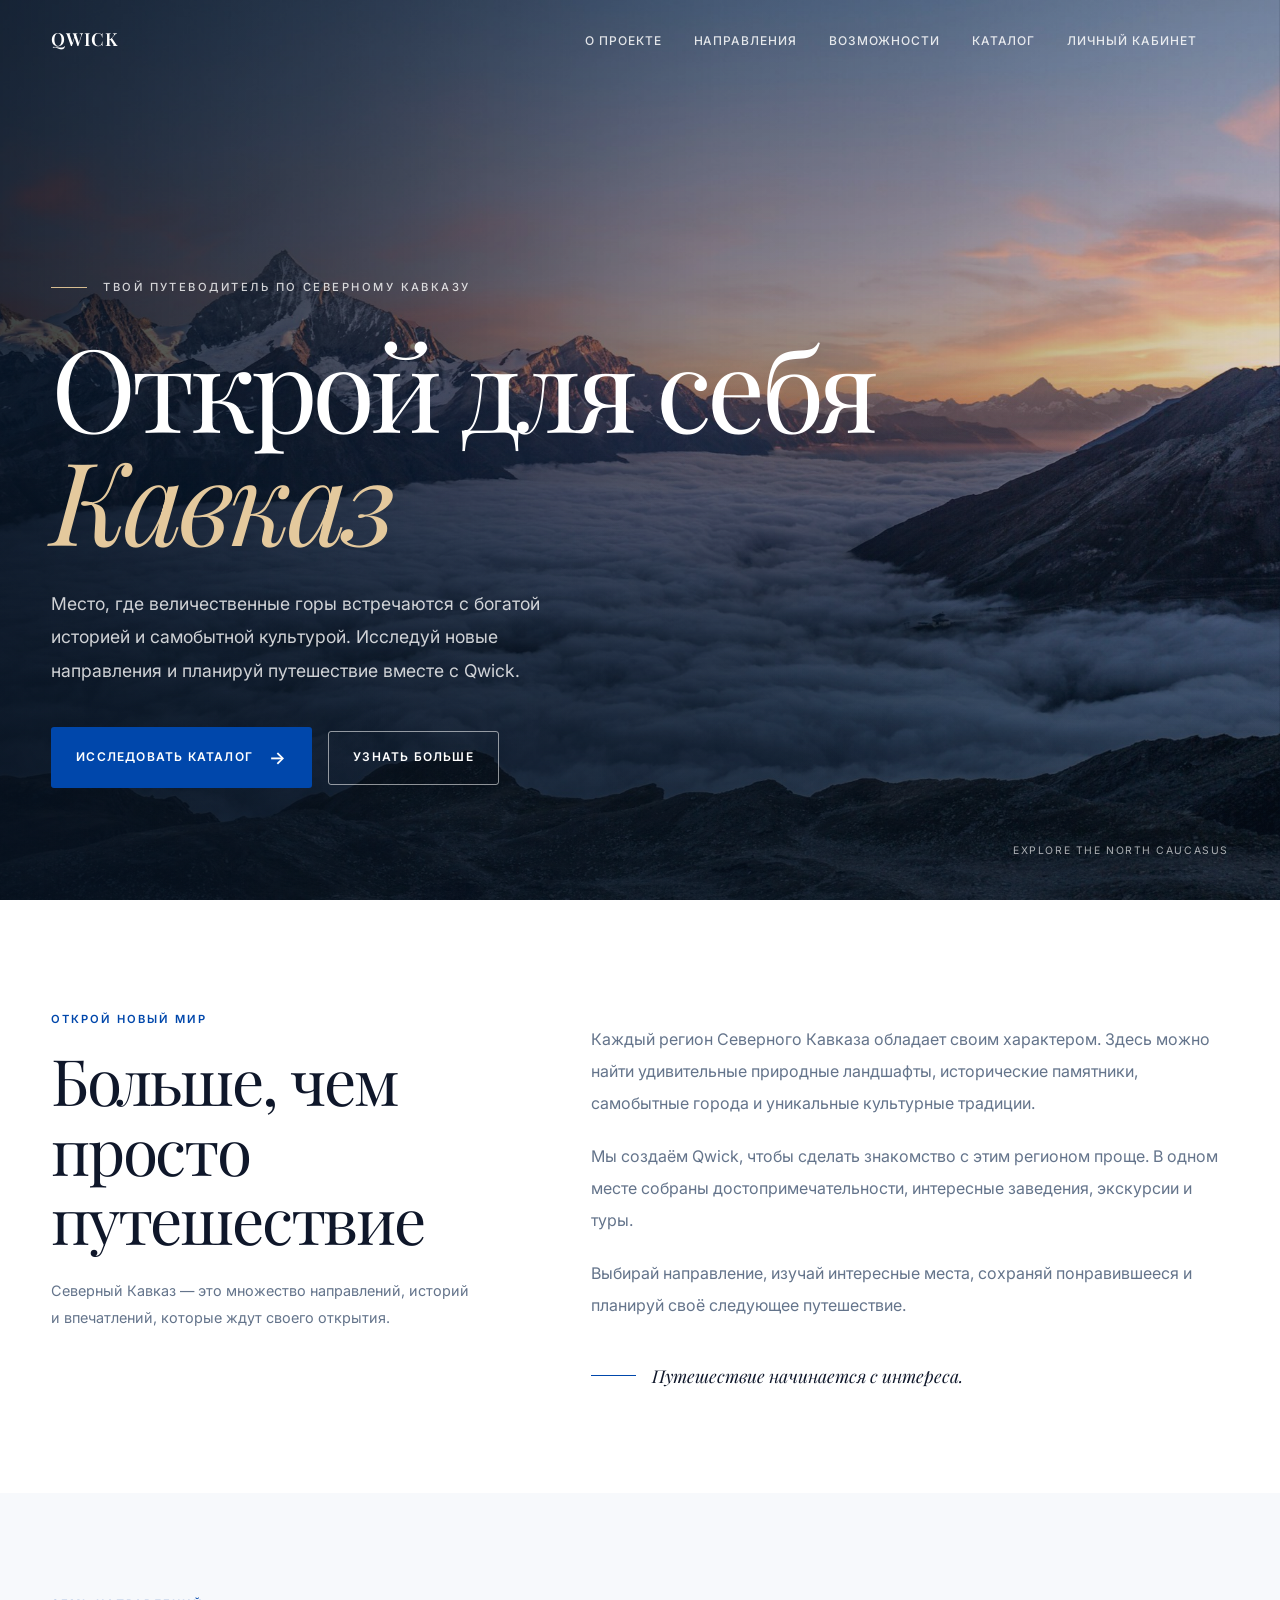
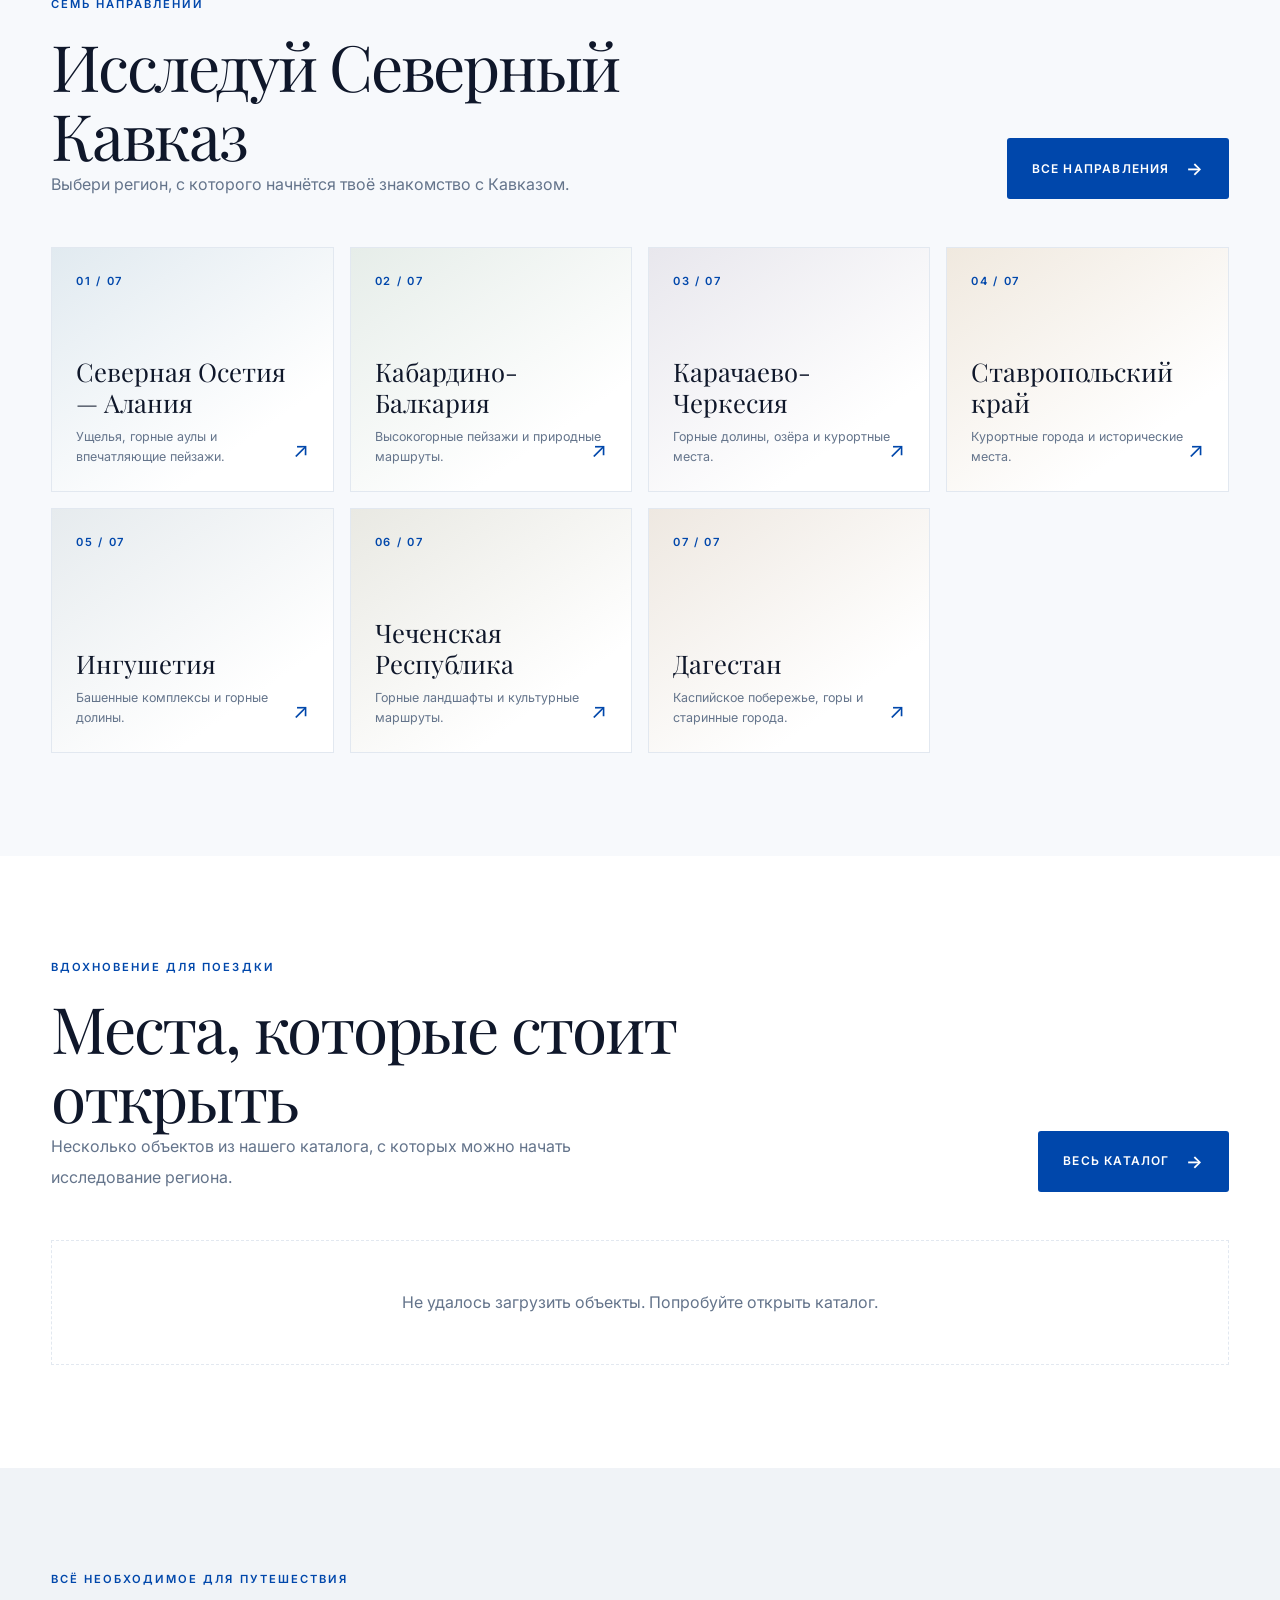
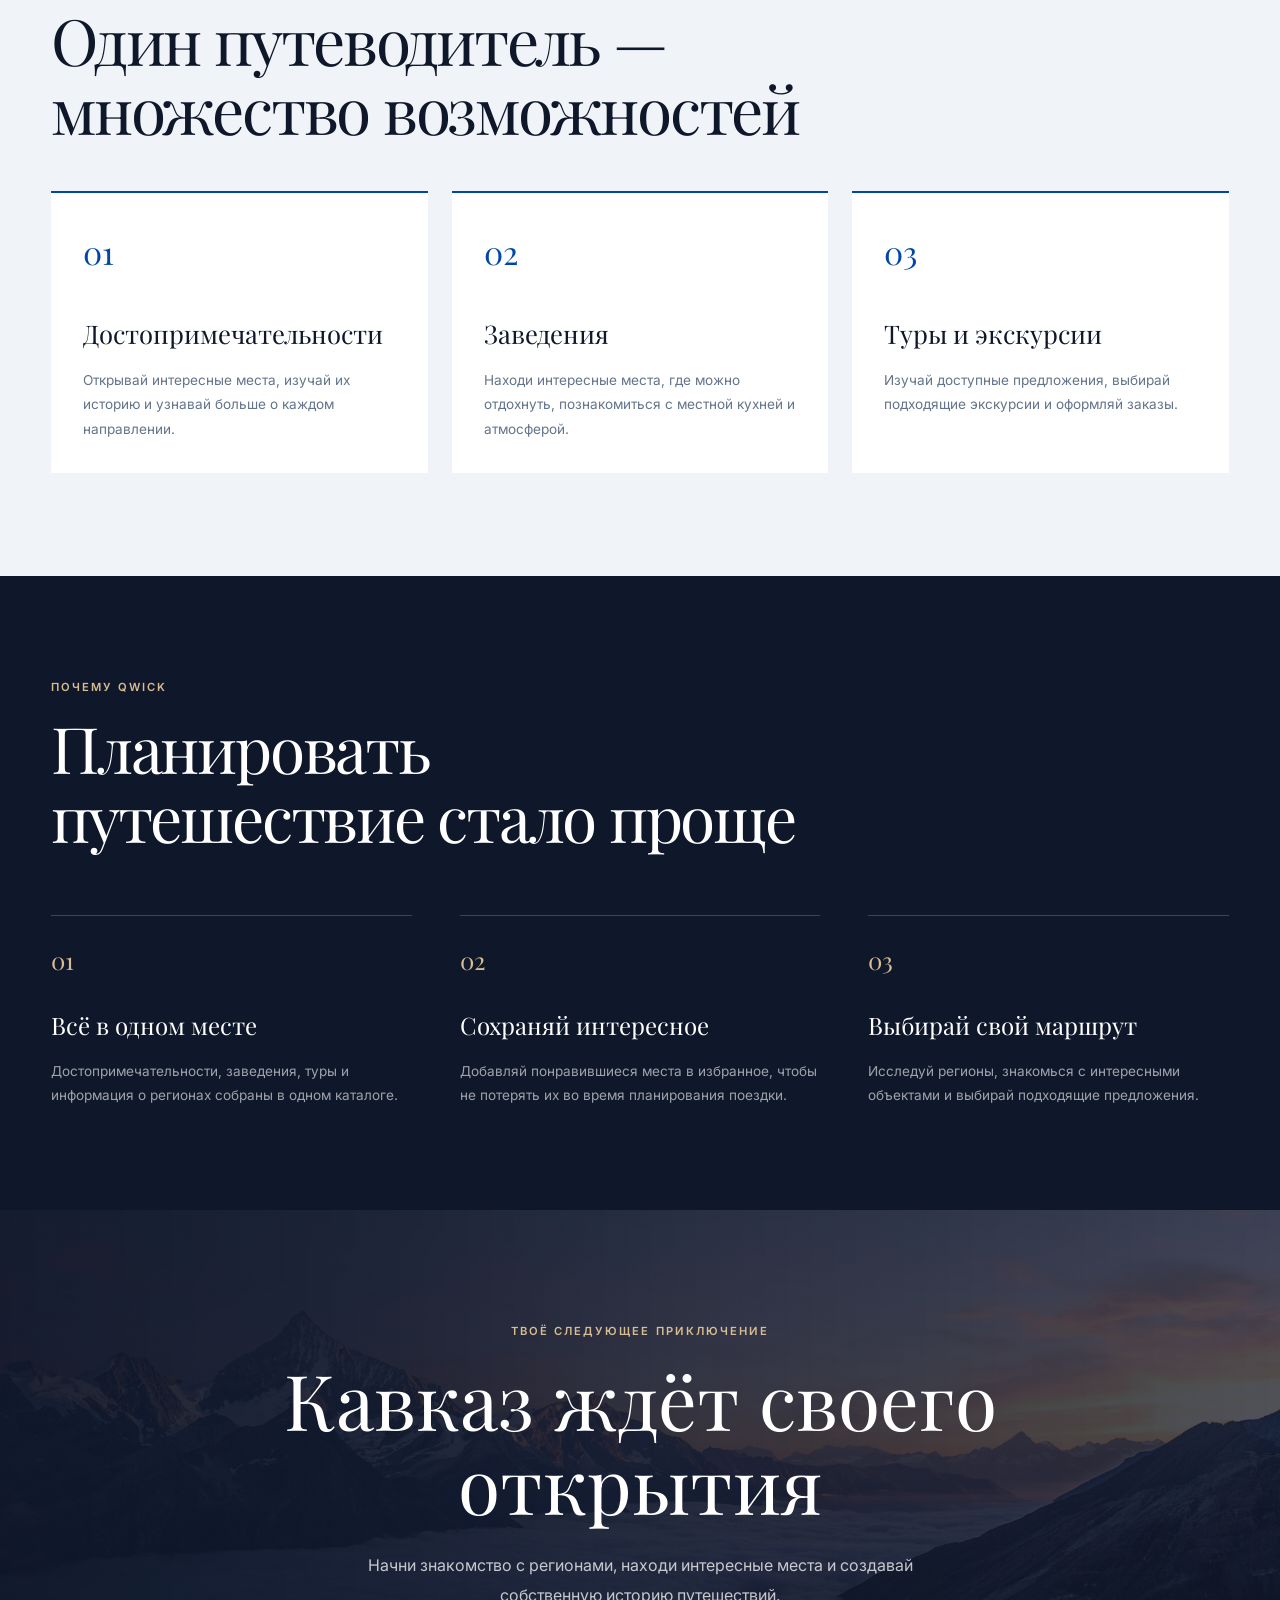
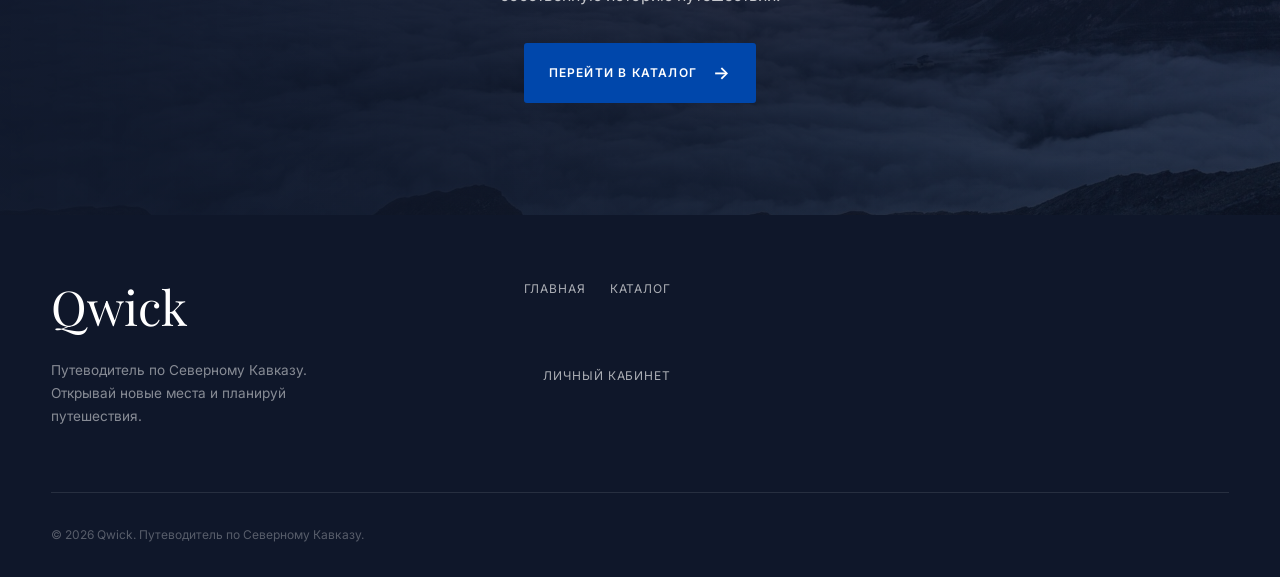
==== commit b4c5fb6b: "feat: add new catalog" ====
--- a/frontend/index.html
+++ b/frontend/index.html
@@ -45,7 +45,7 @@
         </li>
 
         <li>
-          <a href="/catalog.html" class="nav-catalog-link"> Каталог </a>
+          <a href="/catalog.html"> Каталог </a>
         </li>
 
         <li>
--- a/frontend/css/home.css
+++ b/frontend/css/home.css
@@ -776,6 +776,23 @@
     .home-footer__links {
         justify-content: flex-start;
     }
+
+    .home-nav .nav-links--desktop.active {
+        background: rgba(15, 23, 42, 0.85);
+        backdrop-filter: blur(12px);
+        -webkit-backdrop-filter: blur(12px);
+
+        border-bottom: 1px solid rgba(255, 255, 255, 0.1);
+        box-shadow: 0 10px 25px rgba(0, 0, 0, 0.15);
+    }
+
+    .home-nav .nav-links--desktop.active a:not(.admin-link) {
+        color: rgba(255, 255, 255, 0.85);
+    }
+
+    .home-nav .nav-links--desktop.active a:hover {
+        color: #FFFFFF;
+    }
 }
 
 @media (max-width: 420px) {
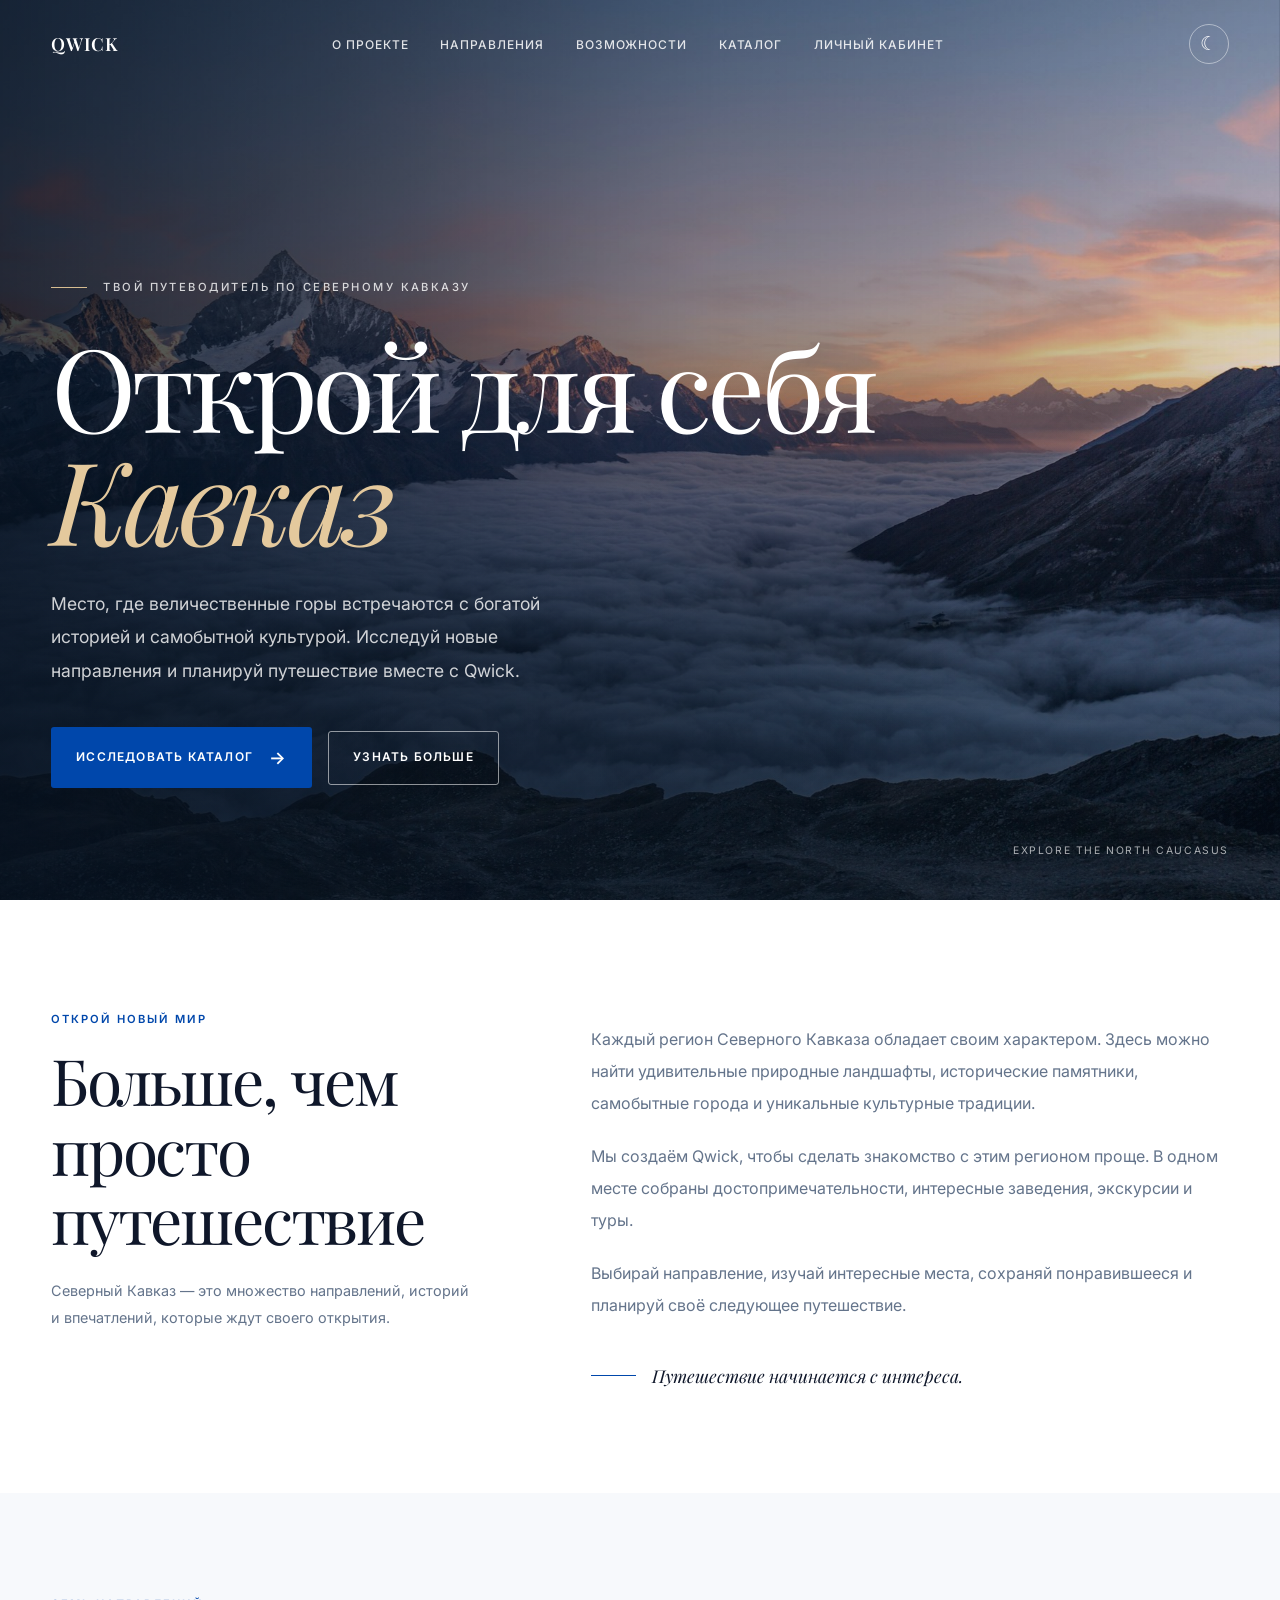
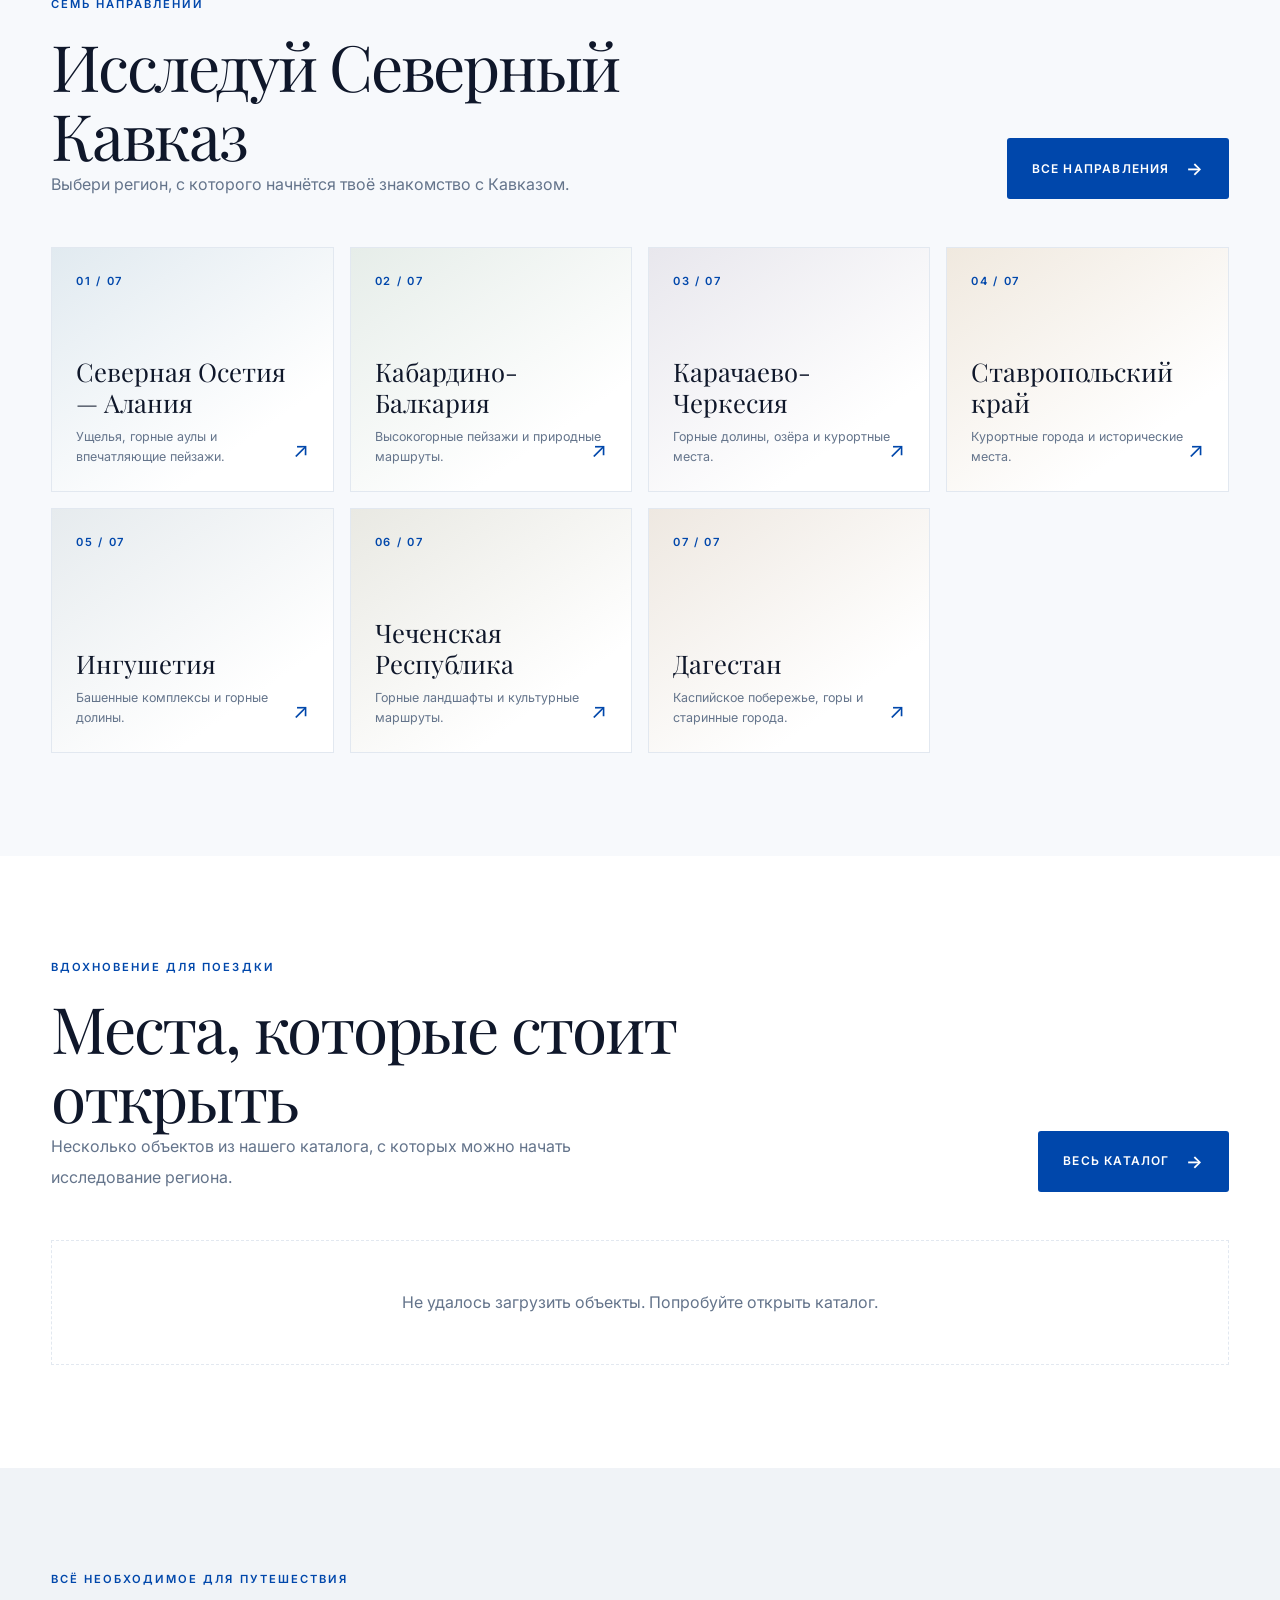
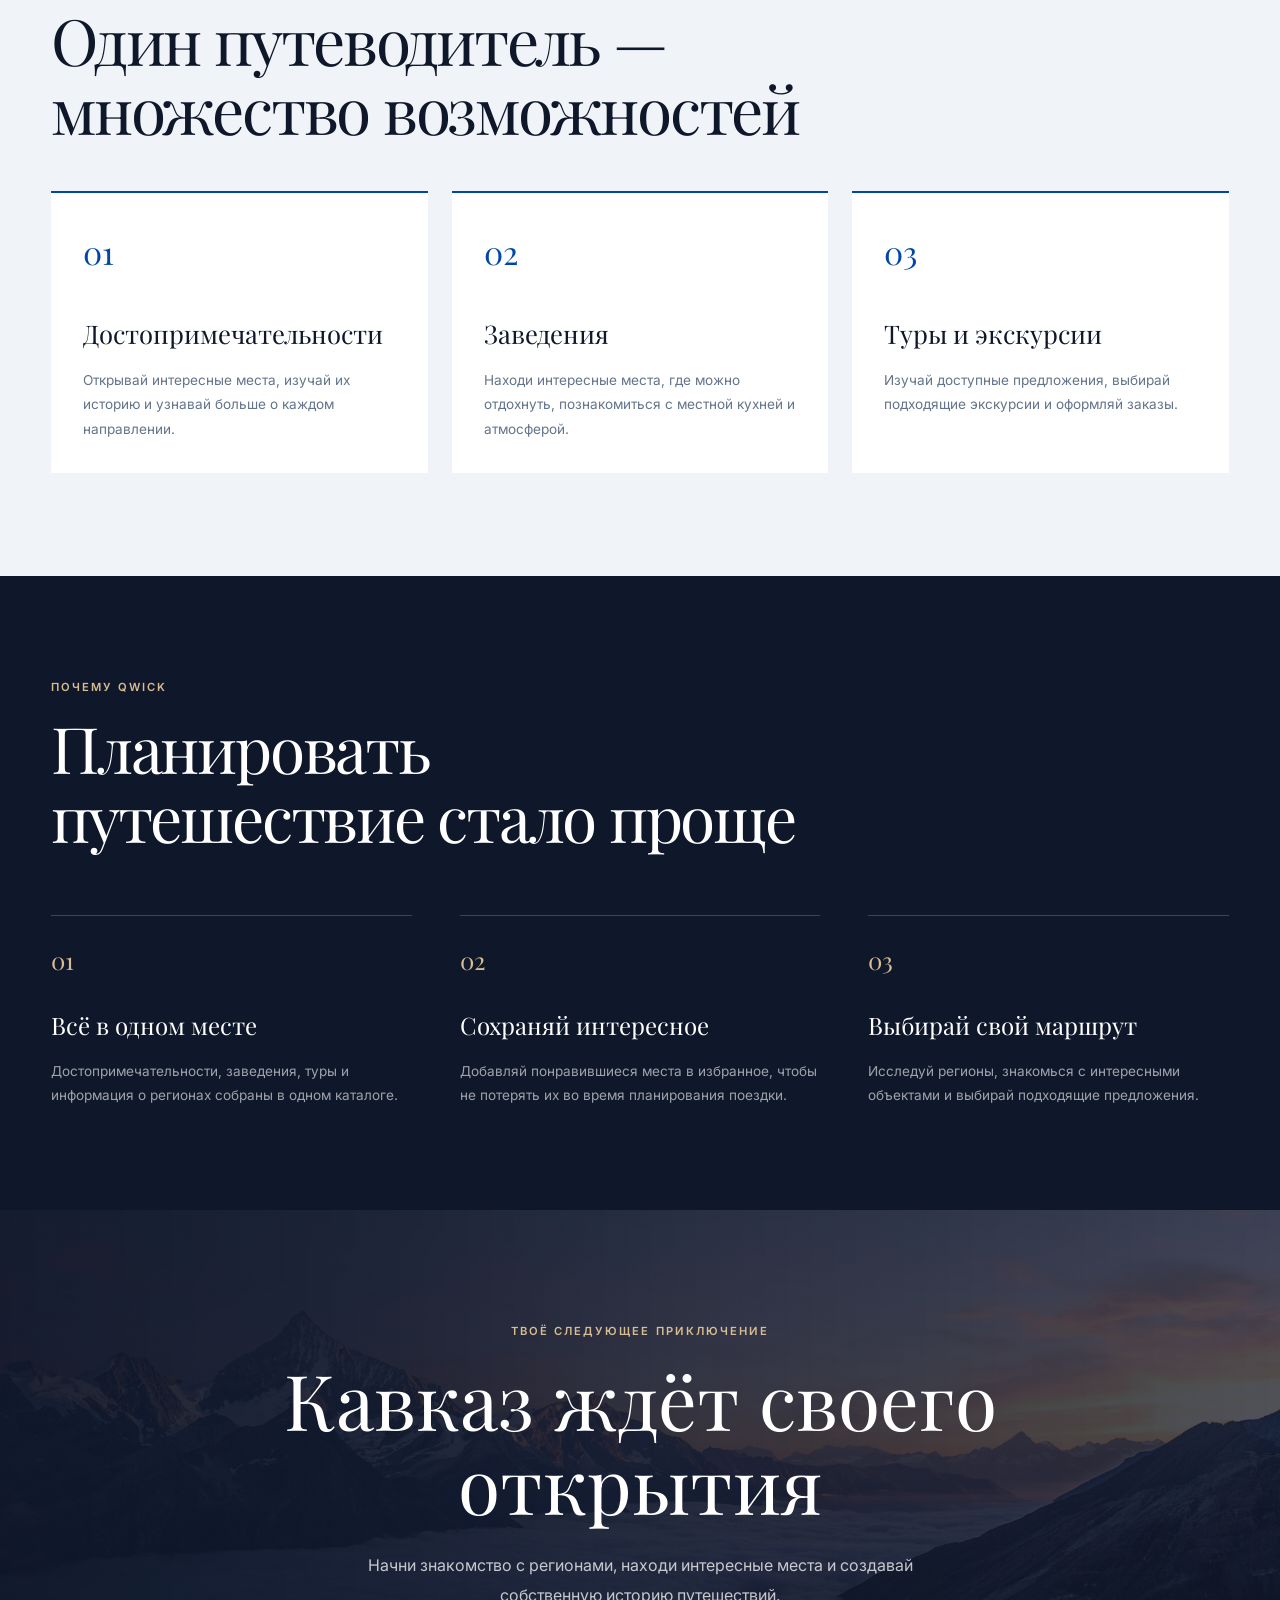
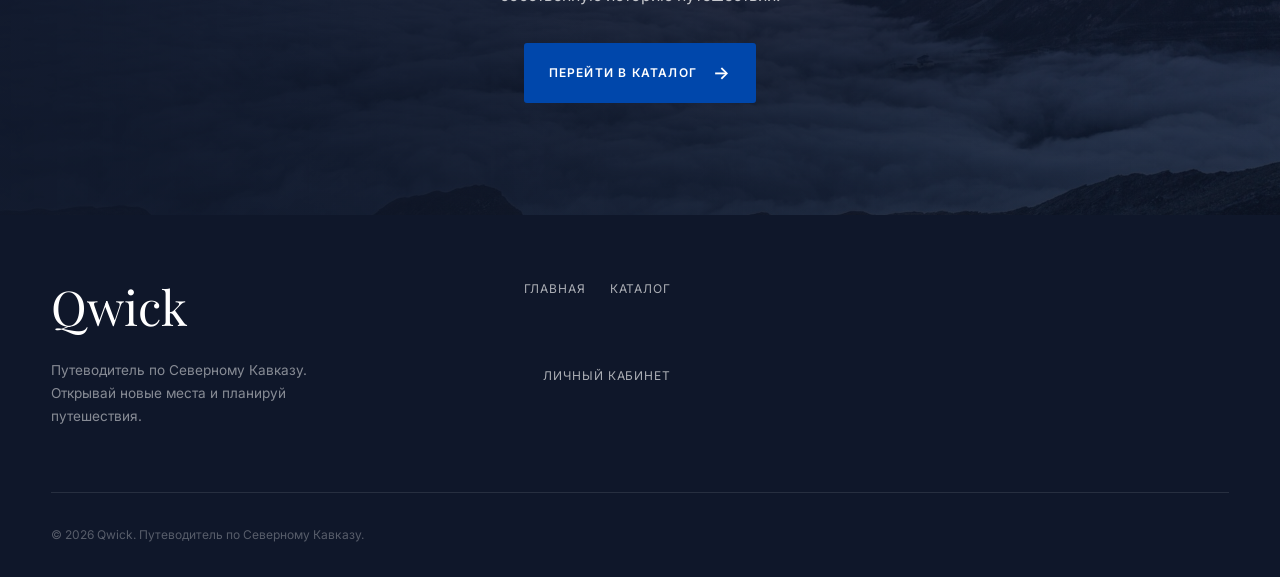
==== commit ca21c10a: "feat: add dark theme to all pages" ====
--- a/frontend/index.html
+++ b/frontend/index.html
@@ -3,6 +3,7 @@
   <head>
     <meta charset="UTF-8" />
     <meta name="viewport" content="width=device-width, initial-scale=1.0" />
+    <script src="js/theme.js"></script>
 
     <title>Qwick — Путеводитель по Северному Кавказу</title>
 
@@ -23,6 +24,7 @@
 
     <link rel="stylesheet" href="css/common.css" />
     <link rel="stylesheet" href="css/home.css" />
+    <link rel="stylesheet" href="css/theme.css" />
   </head>
 
   <body>
@@ -63,6 +65,17 @@
           </a>
         </li>
       </ul>
+
+      <button
+        class="theme-toggle"
+        type="button"
+        data-theme-toggle
+        aria-label="Включить тёмную тему"
+        aria-pressed="false"
+        title="Тёмная тема"
+      >
+        <span class="theme-toggle__icon" aria-hidden="true">☾</span>
+      </button>
 
       <button
         class="nav-toggle"
--- a/frontend/css/theme.css
+++ b/frontend/css/theme.css
@@ -0,0 +1,423 @@
+
+/* =========================================
+   QWICK THEME SYSTEM
+   ========================================= */
+
+/* ---------- Light theme ---------- */
+
+:root {
+    color-scheme: light;
+
+    --navy: #0F172A;
+    --accent-bg: #0047AB;
+    --control-bg: #F8FAFC;
+}
+
+/* ---------- Dark theme palette ---------- */
+
+html[data-theme="dark"] {
+    color-scheme: dark;
+
+    --glacier: #0B1220;
+    --snow: #142033;
+    --slate: #E7EEF8;
+    --cobalt: #83B4FF;
+    --mist: #2C3B52;
+    --stone: #A6B5C9;
+
+    --navy: #070D18;
+    --accent-bg: #245DB7;
+    --control-bg: #0E1A2B;
+}
+
+/* ---------- Global ---------- */
+
+html[data-theme="dark"] body {
+    background-color: var(--glacier);
+    color: var(--slate);
+}
+
+html[data-theme="dark"] .site-footer {
+    background: var(--navy);
+    color: #FFFFFF;
+}
+
+/* Dark dropdown background only on mobile */
+
+@media (max-width: 768px) {
+    html[data-theme="dark"] .nav-links--desktop {
+        background: var(--navy);
+    }
+}
+
+/* ---------- Theme toggle ---------- */
+
+.theme-toggle {
+    display: inline-flex;
+    align-items: center;
+    justify-content: center;
+    flex-shrink: 0;
+
+    width: 40px;
+    height: 40px;
+
+    padding: 0;
+    border: 1px solid var(--mist);
+    border-radius: 50%;
+
+    background: transparent;
+    color: var(--slate);
+
+    font-family: var(--sans);
+    font-size: 1.2rem;
+    cursor: pointer;
+
+    transition:
+        background 0.25s ease,
+        border-color 0.25s ease,
+        color 0.25s ease,
+        transform 0.25s ease;
+}
+
+.theme-toggle:hover {
+    background: var(--snow);
+    border-color: var(--cobalt);
+    transform: rotate(12deg);
+}
+
+.theme-toggle:focus-visible {
+    outline: 2px solid var(--cobalt);
+    outline-offset: 3px;
+}
+
+.theme-toggle__icon {
+    line-height: 1;
+}
+
+.home-nav .theme-toggle {
+    color: #FFFFFF;
+    border-color: rgba(255, 255, 255, 0.45);
+}
+
+.home-nav .theme-toggle:hover {
+    background: rgba(255, 255, 255, 0.12);
+}
+
+.nav-light .theme-toggle {
+    color: var(--slate);
+    border-color: var(--mist);
+}
+
+.nav-bar.scrolled:not(.nav-light) .theme-toggle {
+    color: #FFFFFF;
+    border-color: rgba(255, 255, 255, 0.4);
+}
+
+/* ---------- Landing page ---------- */
+
+html[data-theme="dark"] .home-hero {
+    background: var(--navy);
+}
+
+html[data-theme="dark"] .home-button:not(.home-button--outline) {
+    background: var(--accent-bg);
+}
+
+html[data-theme="dark"] .home-button:not(.home-button--outline):hover {
+    background: #194A91;
+}
+
+html[data-theme="dark"] .home-button--outline:hover {
+    background: #FFFFFF;
+    color: #0F172A;
+}
+
+html[data-theme="dark"] .home-intro,
+html[data-theme="dark"] .home-featured {
+    background: var(--snow);
+}
+
+html[data-theme="dark"] .home-regions,
+html[data-theme="dark"] .home-categories {
+    background: var(--glacier);
+}
+
+/* Region cards */
+
+html[data-theme="dark"] .home-region-card {
+    color: var(--slate);
+    background: linear-gradient(
+        145deg,
+        #1B2A40,
+        #142033 75%
+    );
+    border-color: var(--mist);
+}
+
+html[data-theme="dark"] .home-region-card:nth-child(n) {
+    background: linear-gradient(
+        145deg,
+        #1B2A40,
+        #142033 75%
+    );
+}
+
+html[data-theme="dark"] .home-region-card__description {
+    color: var(--stone);
+}
+
+/* Featured cards */
+
+html[data-theme="dark"] .home-featured-card,
+html[data-theme="dark"] .home-category {
+    background: var(--snow);
+    color: var(--slate);
+}
+
+html[data-theme="dark"] .home-featured-card {
+    border-color: var(--mist);
+}
+
+html[data-theme="dark"] .home-category {
+    border-color: var(--cobalt);
+}
+
+html[data-theme="dark"] .home-featured-card__image,
+html[data-theme="dark"] .home-featured-card__placeholder {
+    background: var(--glacier);
+}
+
+/* Benefits section */
+
+html[data-theme="dark"] .home-benefits {
+    background: var(--navy);
+    color: #FFFFFF;
+}
+
+/* ---------- Catalog page ---------- */
+
+html[data-theme="dark"] .catalog-nav {
+    background: rgba(11, 18, 32, 0.96);
+    border-color: var(--mist);
+}
+
+html[data-theme="dark"] .catalog-nav.scrolled {
+    background: rgba(11, 18, 32, 0.96);
+}
+
+html[data-theme="dark"] .catalog-toolbar {
+    background: rgba(20, 32, 51, 0.97);
+    border-color: var(--mist);
+    box-shadow: 0 7px 18px rgba(0, 0, 0, 0.25);
+}
+
+html[data-theme="dark"] .catalog-toolbar .region-filter select,
+html[data-theme="dark"] .catalog-toolbar .catalog-search__field input {
+    background: var(--control-bg);
+    color: var(--slate);
+    border-color: var(--mist);
+}
+
+html[data-theme="dark"] .catalog-toolbar .catalog-search__field input:focus {
+    background: var(--snow);
+    border-color: var(--cobalt);
+}
+
+html[data-theme="dark"] .catalog-search__field input::placeholder {
+    color: var(--stone);
+}
+
+html[data-theme="dark"] .catalog-toolbar .tabs .tab-btn {
+    color: var(--stone);
+}
+
+html[data-theme="dark"] .catalog-toolbar .tabs .tab-btn.active {
+    color: var(--cobalt);
+    border-bottom-color: var(--cobalt);
+}
+
+html[data-theme="dark"] .catalog-nav .nav-links--desktop.active {
+    background: rgba(11, 18, 32, 0.96);
+}
+
+html[data-theme="dark"] .card,
+html[data-theme="dark"] .detail-hero,
+html[data-theme="dark"] .detail-content,
+html[data-theme="dark"] .modal {
+    background: var(--snow);
+    color: var(--slate);
+}
+
+html[data-theme="dark"] .card,
+html[data-theme="dark"] .detail-hero,
+html[data-theme="dark"] .detail-content {
+    border-color: var(--mist);
+}
+
+html[data-theme="dark"] .card-title,
+html[data-theme="dark"] .hero-text h2,
+html[data-theme="dark"] .detail-content h3,
+html[data-theme="dark"] .info-value,
+html[data-theme="dark"] .tour-name,
+html[data-theme="dark"] .modal h2,
+html[data-theme="dark"] .success-title {
+    color: var(--slate);
+}
+
+html[data-theme="dark"] .buy-btn,
+html[data-theme="dark"] .confirm-btn,
+html[data-theme="dark"] .modal-action-btn {
+    background: var(--navy);
+    color: #FFFFFF;
+}
+
+html[data-theme="dark"] .hero-fav {
+    background: var(--snow);
+    color: var(--slate);
+}
+
+html[data-theme="dark"] .modal input {
+    background: var(--control-bg);
+    color: var(--slate);
+    border-color: var(--mist);
+}
+
+html[data-theme="dark"] .order-summary,
+html[data-theme="dark"] .info-item,
+html[data-theme="dark"] .tour-row,
+html[data-theme="dark"] .receipt-box {
+    background: var(--glacier);
+    color: var(--slate);
+}
+
+html[data-theme="dark"] .catalog-toolbar .region-filter select {
+    background: var(--control-bg);
+}
+
+/* ---------- Account ---------- */
+
+html[data-theme="dark"] .account-nav {
+    background: rgba(11, 18, 32, 0.96);
+    border-color: var(--mist);
+}
+
+html[data-theme="dark"] .account-nav.scrolled {
+    background: rgba(11, 18, 32, 0.96);
+}
+
+html[data-theme="dark"] .account-nav .account-nav__links {
+    background: var(--snow);
+    border-color: var(--mist);
+}
+
+html[data-theme="dark"] .account-nav .account-nav__links a,
+html[data-theme="dark"] .account-nav .account-nav__links .nav-user-name {
+    color: var(--slate);
+}
+
+html[data-theme="dark"] .order-card,
+html[data-theme="dark"] .empty-account,
+html[data-theme="dark"] .auth-modal {
+    background: var(--snow);
+    color: var(--slate);
+    border-color: var(--mist);
+}
+
+html[data-theme="dark"] .order-title,
+html[data-theme="dark"] .auth-modal h2 {
+    color: var(--slate);
+}
+
+html[data-theme="dark"] .auth-modal-btn.cancel {
+    background: var(--mist);
+    color: var(--slate);
+}
+
+/* ---------- Login and registration ---------- */
+
+html[data-theme="dark"] .auth-card {
+    background: var(--snow);
+    border-color: var(--mist);
+}
+
+html[data-theme="dark"] .form-group input {
+    background: var(--control-bg);
+    color: var(--slate);
+    border-color: var(--mist);
+}
+
+html[data-theme="dark"] .form-group input:focus {
+    background: var(--snow);
+}
+
+html[data-theme="dark"] .auth-btn {
+    background: var(--navy);
+    color: #FFFFFF;
+}
+
+
+
+/* =========================================
+   DARK THEME — HOME NAVIGATION
+   ========================================= */
+
+/* Keep the logo visible over the hero image */
+
+html[data-theme="dark"] .home-nav .nav-logo {
+    color: #FFFFFF;
+}
+
+/* Transparent desktop navigation */
+
+@media (min-width: 769px) {
+    html[data-theme="dark"] .home-nav .nav-links--desktop {
+        background: transparent;
+    }
+}
+
+/* Dark translucent navigation after scrolling */
+
+html[data-theme="dark"] .home-nav.scrolled {
+    background: rgba(7, 13, 24, 0.82);
+    border-bottom-color: rgba(255, 255, 255, 0.08);
+}
+
+
+
+/* =========================================
+   DARK THEME — INTERACTIVE CARDS
+   ========================================= */
+
+/* Base shadows */
+
+html[data-theme="dark"] .home-region-card,
+html[data-theme="dark"] .home-featured-card {
+    border-color: #344761;
+
+    box-shadow:
+        0 6px 20px rgba(0, 0, 0, 0.22),
+        inset 0 1px 0 rgba(255, 255, 255, 0.03);
+}
+
+/* Strong hover effect */
+
+html[data-theme="dark"] .home-region-card:hover,
+html[data-theme="dark"] .home-featured-card:hover {
+    border-color: rgba(131, 180, 255, 0.65);
+
+    box-shadow:
+        0 20px 45px rgba(0, 0, 0, 0.48),
+        0 0 0 1px rgba(131, 180, 255, 0.18);
+
+    transform: translateY(-7px);
+}
+
+/* Keyboard accessibility */
+
+html[data-theme="dark"] .home-region-card:focus-visible,
+html[data-theme="dark"] .home-featured-card:focus-visible {
+    outline: 2px solid var(--cobalt);
+    outline-offset: 4px;
+
+    border-color: var(--cobalt);
+}
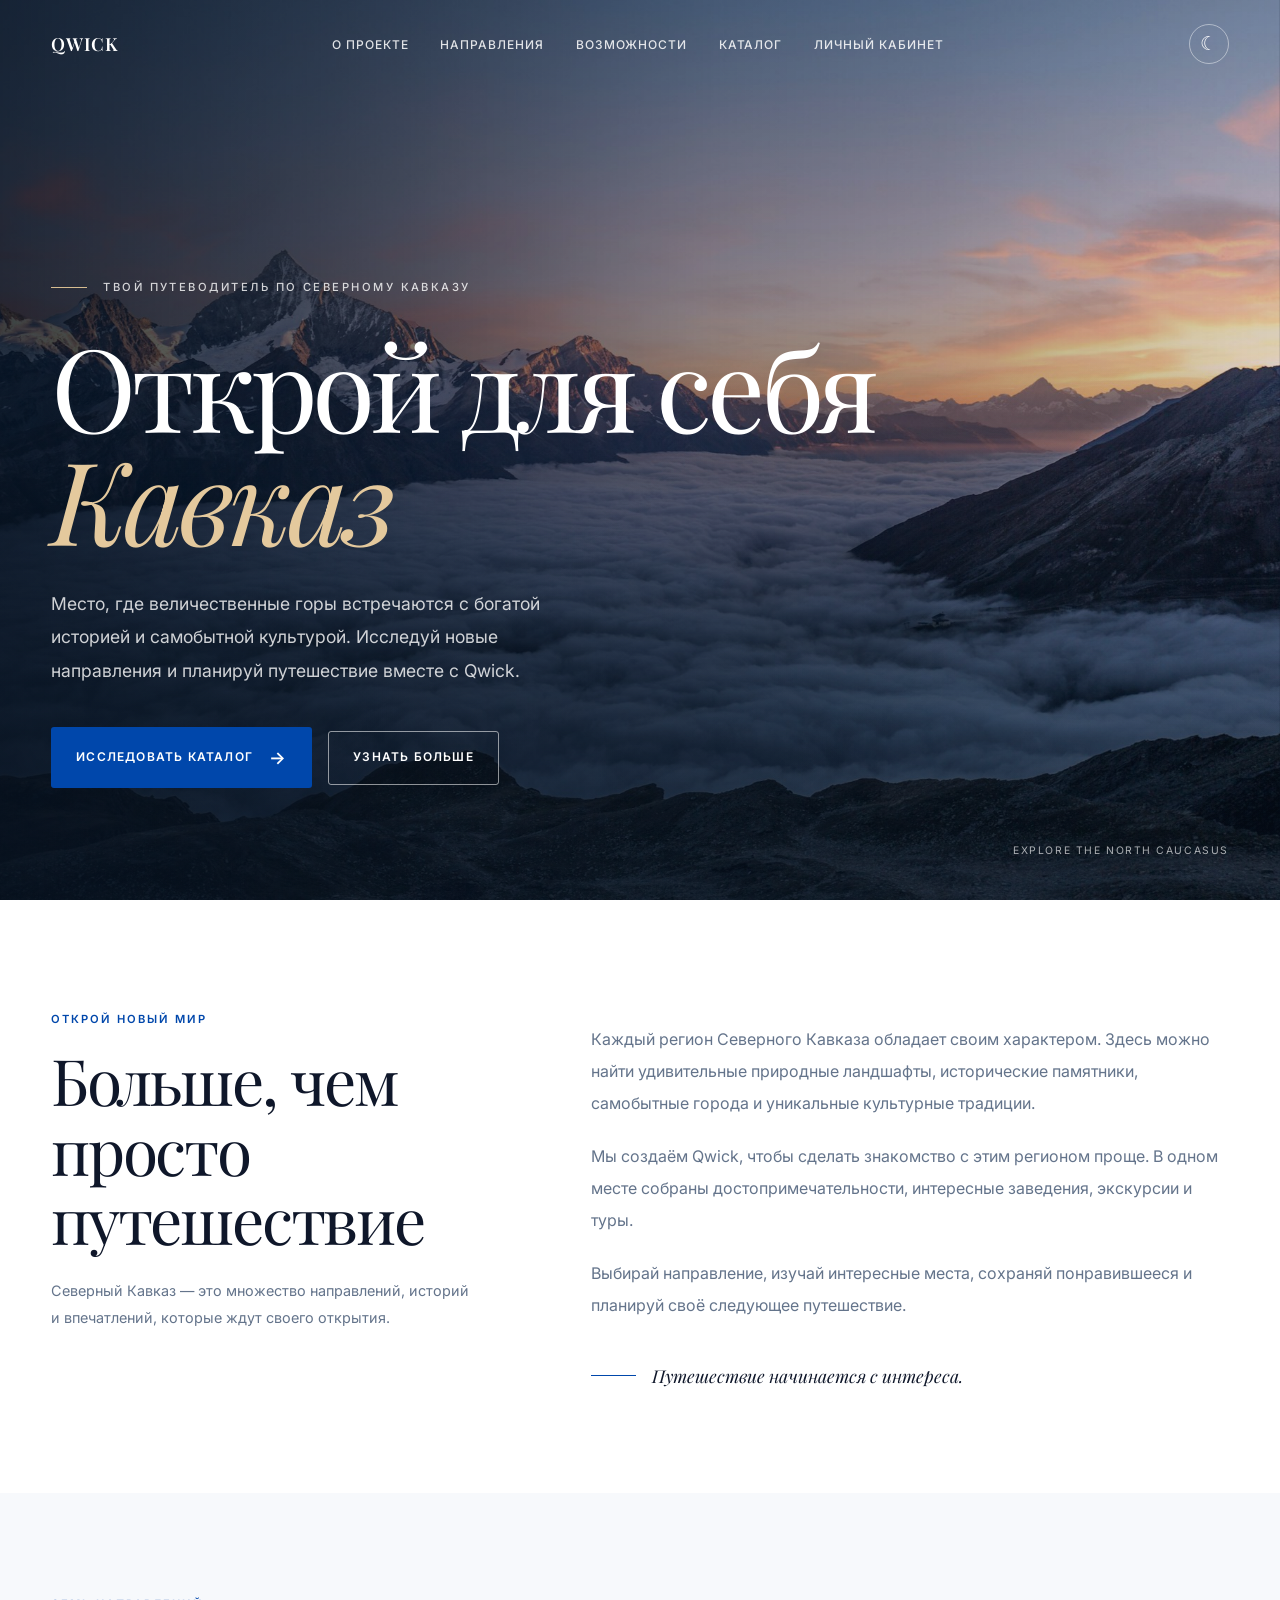
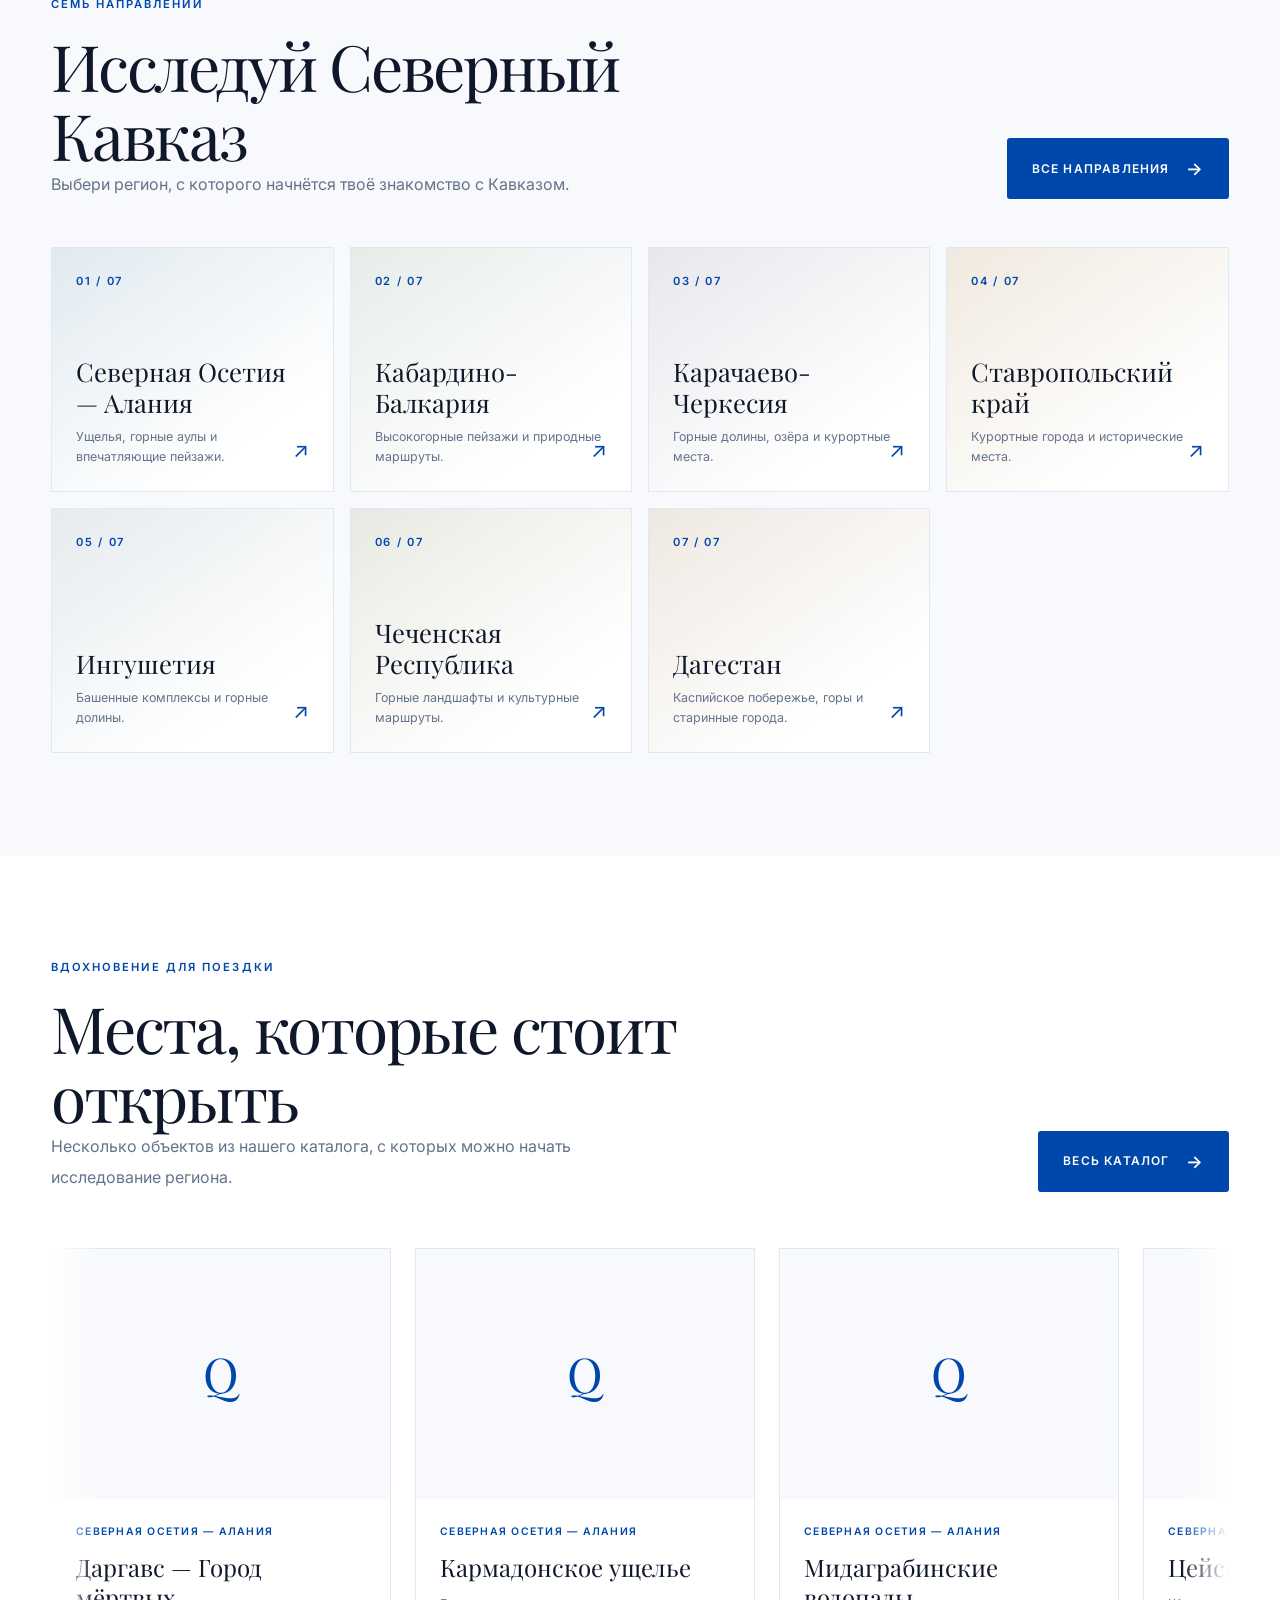
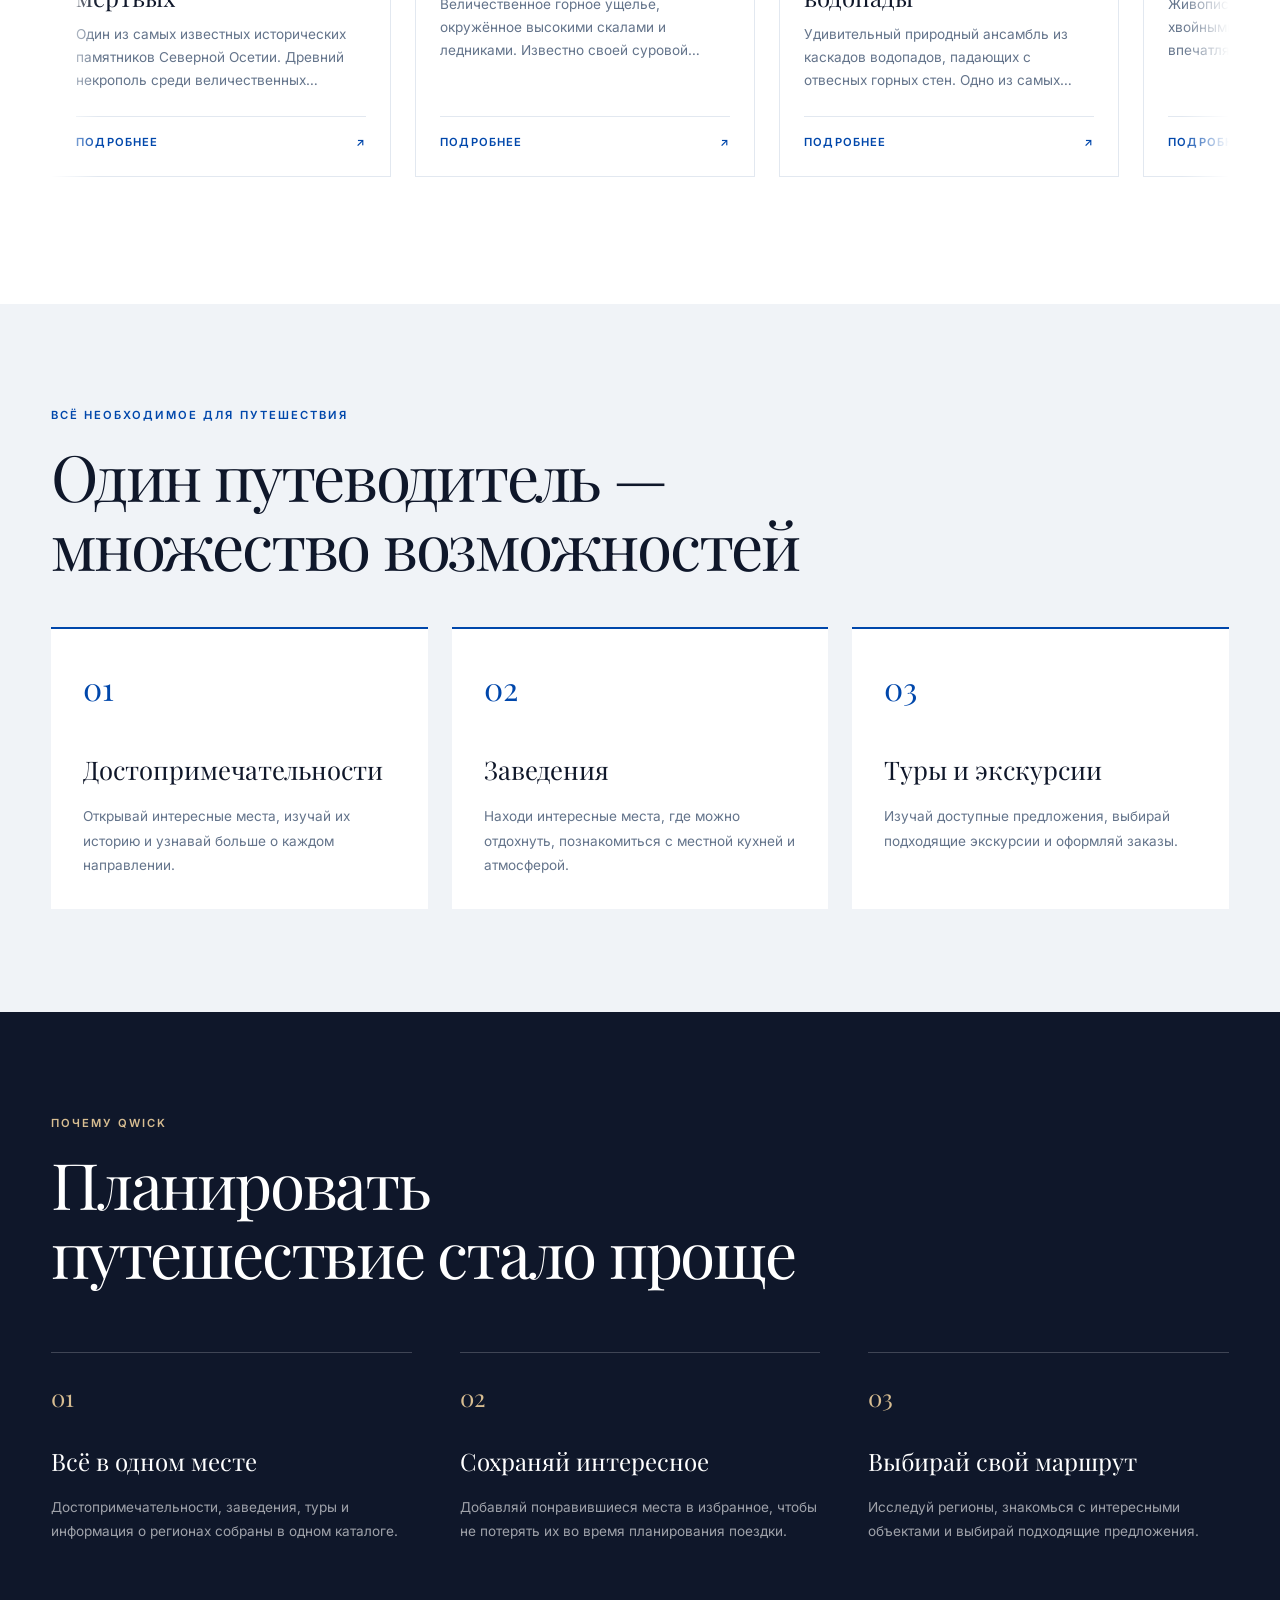
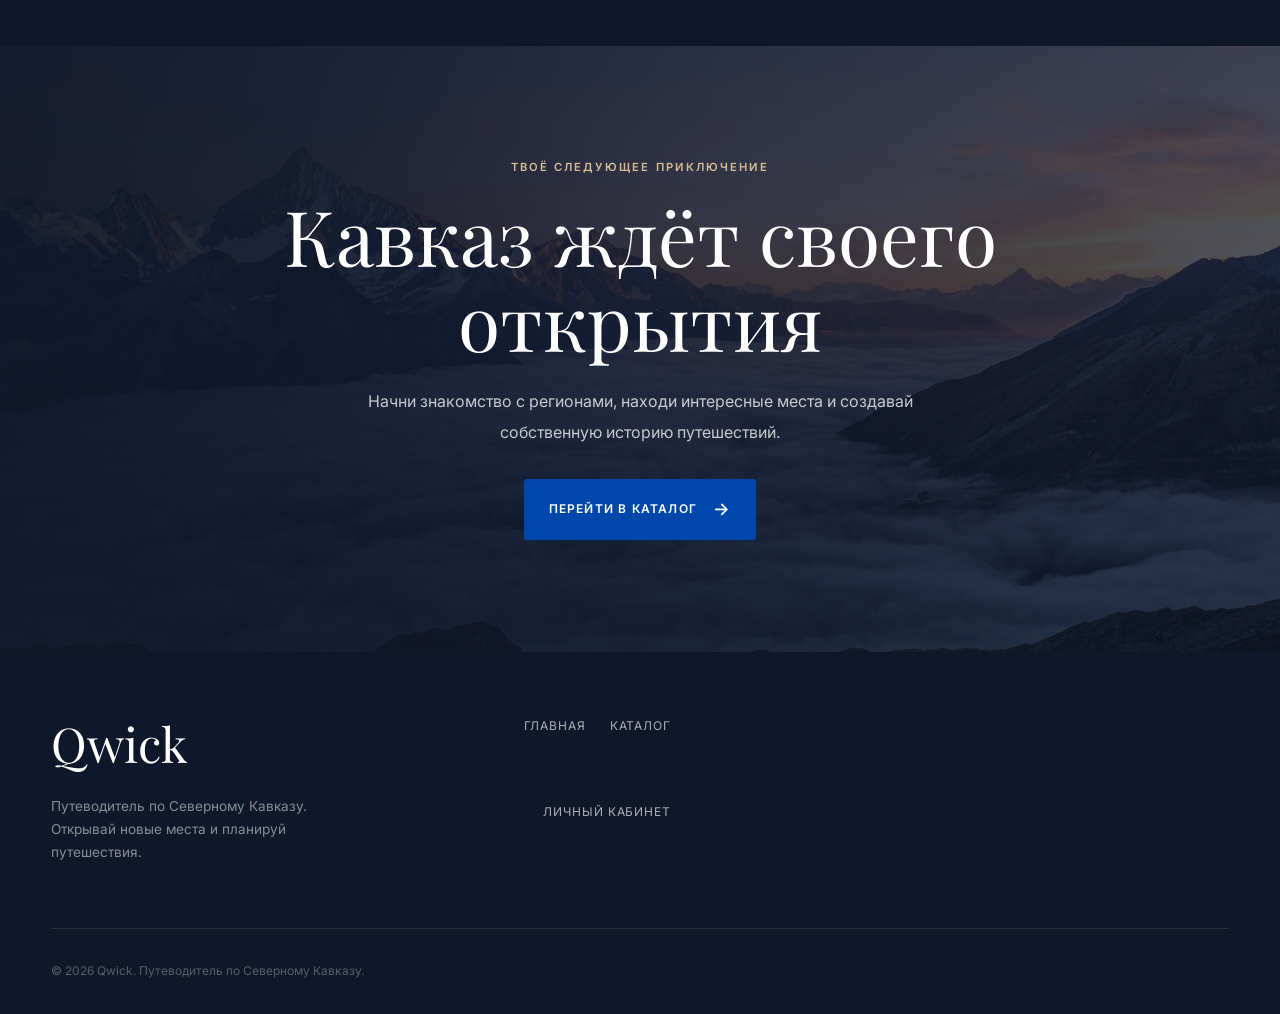
==== commit bf34d05d: "feat: add infinite cards to index.html" ====
--- a/frontend/index.html
+++ b/frontend/index.html
@@ -475,6 +475,22 @@
 
     <script src="js/api.js"></script>
     <script src="js/ui.js"></script>
+
+    <script src="js/data/rso.js"></script>
+    <script src="js/data/kbr.js"></script>
+    <script src="js/data/kchr.js"></script>
+    <script src="js/data/stav.js"></script>
+    <script src="js/data/ing.js"></script>
+    <script src="js/data/che.js"></script>
+    <script src="js/data/dag.js"></script>
+
+    <script src="js/data/rso-extras.js"></script>
+    <script src="js/data/kbr-extras.js"></script>
+    <script src="js/data/kchr-extras.js"></script>
+    <script src="js/data/ing-extras.js"></script>
+    <script src="js/data/che-extras.js"></script>
+    <script src="js/data/dag-extras.js"></script>
+
     <script src="js/home.js"></script>
   </body>
 </html>
--- a/frontend/css/home.css
+++ b/frontend/css/home.css
@@ -1,4 +1,3 @@
-
 /* =========================================
    HOME PAGE — QWICK
    ========================================= */
@@ -6,823 +5,915 @@
 /* ---------- General ---------- */
 
 .home-section {
-    padding: clamp(4rem, 8vw, 8rem) var(--gutter);
+  padding: clamp(4rem, 8vw, 8rem) var(--gutter);
 }
 
 .home-section__inner {
+  width: 100%;
+  max-width: 1400px;
+  margin: 0 auto;
+}
+
+.home-eyebrow {
+  display: block;
+  margin-bottom: 1rem;
+  color: var(--cobalt);
+  font-size: 0.7rem;
+  font-weight: 600;
+  letter-spacing: 0.18em;
+  text-transform: uppercase;
+}
+
+.home-section-title {
+  max-width: 760px;
+  margin-bottom: 1.5rem;
+  font-family: var(--serif);
+  font-size: clamp(2.4rem, 5vw, 4.5rem);
+  font-weight: 400;
+  line-height: 1.08;
+  letter-spacing: -0.035em;
+}
+
+.home-section-description {
+  max-width: 620px;
+  color: var(--stone);
+  font-size: 1rem;
+  line-height: 1.9;
+}
+
+.home-button {
+  display: inline-flex;
+  align-items: center;
+  justify-content: center;
+  gap: 1rem;
+  min-height: 54px;
+  padding: 0.9rem 1.5rem;
+  border: 1px solid transparent;
+  border-radius: 3px;
+  background: var(--cobalt);
+  color: white;
+  font-size: 0.75rem;
+  font-weight: 600;
+  letter-spacing: 0.1em;
+  text-transform: uppercase;
+  transition:
+    background 0.3s ease,
+    transform 0.3s ease;
+}
+
+.home-button:hover {
+  opacity: 1;
+  background: #00347e;
+  transform: translateY(-2px);
+}
+
+.home-button--outline {
+  background: transparent;
+  border-color: rgba(255, 255, 255, 0.55);
+  color: white;
+}
+
+.home-button--outline:hover {
+  background: white;
+  color: var(--slate);
+}
+
+.home-arrow {
+  font-size: 1.1rem;
+  transition: transform 0.3s ease;
+}
+
+.home-button:hover .home-arrow {
+  transform: translateX(4px);
+}
+
+/* ---------- Navigation ---------- */
+
+.home-nav .nav-logo {
+  letter-spacing: 0.04em;
+}
+
+.home-nav .nav-links a {
+  color: rgba(255, 255, 255, 0.85);
+}
+
+.home-nav .nav-links a:hover {
+  color: white;
+}
+
+.home-nav .nav-links .nav-catalog-link {
+  padding: 0.8rem 1.1rem;
+  border: 1px solid rgba(255, 255, 255, 0.5);
+  color: white;
+}
+
+.home-nav .nav-links .nav-catalog-link:hover {
+  background: white;
+  color: var(--slate);
+  opacity: 1;
+}
+
+.home-nav.scrolled .nav-links .nav-catalog-link {
+  border-color: rgba(255, 255, 255, 0.6);
+}
+
+/* ---------- Hero ---------- */
+
+.home-hero {
+  position: relative;
+  display: flex;
+  align-items: flex-end;
+  min-height: min(900px, 100vh);
+  min-height: min(900px, 100svh);
+  overflow: hidden;
+  background: var(--slate);
+  color: white;
+}
+
+.home-hero__image {
+  position: absolute;
+  inset: 0;
+}
+
+.home-hero__image img {
+  width: 100%;
+  height: 100%;
+  object-fit: cover;
+  object-position: center 35%;
+  animation: homeHeroZoom 18s ease-out forwards;
+}
+
+.home-hero__image::after {
+  position: absolute;
+  inset: 0;
+  content: "";
+  background:
+    linear-gradient(
+      90deg,
+      rgba(7, 18, 32, 0.78) 0%,
+      rgba(7, 18, 32, 0.43) 48%,
+      rgba(7, 18, 32, 0.12) 100%
+    ),
+    linear-gradient(0deg, rgba(7, 18, 32, 0.55) 0%, transparent 60%);
+}
+
+@keyframes homeHeroZoom {
+  from {
+    transform: scale(1.04);
+  }
+
+  to {
+    transform: scale(1);
+  }
+}
+
+.home-hero__content {
+  position: relative;
+  z-index: 1;
+  width: 100%;
+  max-width: 1400px;
+  margin: 0 auto;
+  padding: 12rem var(--gutter) 7rem;
+}
+
+.home-hero__kicker {
+  display: flex;
+  align-items: center;
+  gap: 1rem;
+  margin-bottom: 2rem;
+  color: rgba(255, 255, 255, 0.8);
+  font-size: 0.7rem;
+  font-weight: 500;
+  letter-spacing: 0.22em;
+  text-transform: uppercase;
+}
+
+.home-hero__kicker::before {
+  display: block;
+  width: 36px;
+  height: 1px;
+  background: #d7bd91;
+  content: "";
+}
+
+.home-hero__title {
+  max-width: 950px;
+  margin-bottom: 2rem;
+  font-family: var(--serif);
+  font-size: clamp(3.5rem, 9vw, 8rem);
+  font-weight: 400;
+  line-height: 0.98;
+  letter-spacing: -0.045em;
+}
+
+.home-hero__title em {
+  color: #e4c99d;
+  font-weight: 400;
+}
+
+.home-hero__description {
+  max-width: 530px;
+  margin-bottom: 2.5rem;
+  color: rgba(255, 255, 255, 0.8);
+  font-size: clamp(0.95rem, 1.5vw, 1.1rem);
+  line-height: 1.9;
+}
+
+.home-hero__actions {
+  display: flex;
+  flex-wrap: wrap;
+  align-items: center;
+  gap: 1rem;
+}
+
+.home-hero__bottom {
+  position: absolute;
+  right: var(--gutter);
+  bottom: 2.5rem;
+  color: rgba(255, 255, 255, 0.65);
+  font-size: 0.65rem;
+  letter-spacing: 0.15em;
+  text-transform: uppercase;
+}
+
+/* ---------- Intro ---------- */
+
+.home-intro {
+  background: var(--snow);
+}
+
+.home-intro__layout {
+  display: grid;
+  grid-template-columns: 0.8fr 1.2fr;
+  gap: clamp(3rem, 9vw, 9rem);
+  align-items: start;
+}
+
+.home-intro__aside {
+  padding-top: 0.5rem;
+}
+
+.home-intro__aside p {
+  color: var(--stone);
+  font-size: 0.9rem;
+  line-height: 1.9;
+}
+
+.home-intro__text {
+  max-width: 690px;
+}
+
+.home-intro__text p {
+  margin-top: 1.3rem;
+  color: var(--stone);
+  font-size: 1rem;
+  line-height: 2;
+}
+
+.home-intro__signature {
+  display: flex;
+  align-items: center;
+  gap: 1rem;
+  margin-top: 2.5rem;
+  color: var(--slate);
+  font-family: var(--serif);
+  font-size: 1.1rem;
+  font-style: italic;
+}
+
+.home-intro__signature::before {
+  width: 45px;
+  height: 1px;
+  background: var(--cobalt);
+  content: "";
+}
+
+/* ---------- Regions ---------- */
+
+.home-regions {
+  background: var(--glacier);
+}
+
+.home-regions__header {
+  display: flex;
+  justify-content: space-between;
+  align-items: flex-end;
+  gap: 2rem;
+  margin-bottom: 3rem;
+}
+
+.home-regions__header .home-section-title {
+  margin-bottom: 0;
+}
+
+.home-regions__grid {
+  display: grid;
+  grid-template-columns: repeat(4, 1fr);
+  gap: 1rem;
+}
+
+.home-region-card {
+  position: relative;
+  display: flex;
+  flex-direction: column;
+  justify-content: space-between;
+  min-height: 245px;
+  padding: 1.5rem;
+  overflow: hidden;
+  border: 1px solid var(--mist);
+  background: white;
+  color: var(--slate);
+  transition:
+    transform 0.3s ease,
+    box-shadow 0.3s ease;
+}
+
+.home-region-card:nth-child(1) {
+  background: linear-gradient(145deg, #e1eaf0, #ffffff 75%);
+}
+
+.home-region-card:nth-child(2) {
+  background: linear-gradient(145deg, #e6ede9, #ffffff 75%);
+}
+
+.home-region-card:nth-child(3) {
+  background: linear-gradient(145deg, #e8e7ed, #ffffff 75%);
+}
+
+.home-region-card:nth-child(4) {
+  background: linear-gradient(145deg, #f0e9df, #ffffff 75%);
+}
+
+.home-region-card:nth-child(5) {
+  background: linear-gradient(145deg, #e6ebee, #ffffff 75%);
+}
+
+.home-region-card:nth-child(6) {
+  background: linear-gradient(145deg, #e9e9e3, #ffffff 75%);
+}
+
+.home-region-card:nth-child(7) {
+  background: linear-gradient(145deg, #eee8e1, #ffffff 75%);
+}
+
+.home-region-card:hover {
+  opacity: 1;
+  transform: translateY(-5px);
+  box-shadow: 0 14px 35px rgba(15, 23, 42, 0.09);
+}
+
+.home-region-card__number {
+  color: var(--cobalt);
+  font-size: 0.7rem;
+  font-weight: 600;
+  letter-spacing: 0.15em;
+}
+
+.home-region-card__content {
+  position: relative;
+  z-index: 1;
+}
+
+.home-region-card__title {
+  margin-bottom: 0.6rem;
+  font-family: var(--serif);
+  font-size: clamp(1.3rem, 2vw, 1.7rem);
+  font-weight: 400;
+  line-height: 1.2;
+}
+
+.home-region-card__description {
+  color: var(--stone);
+  font-size: 0.78rem;
+  line-height: 1.6;
+}
+
+.home-region-card__arrow {
+  position: absolute;
+  right: 1.5rem;
+  bottom: 1.5rem;
+  color: var(--cobalt);
+  font-size: 1.3rem;
+  transition: transform 0.3s ease;
+}
+
+.home-region-card:hover .home-region-card__arrow {
+  transform: translate(4px, -4px);
+}
+
+/* ---------- Featured content ---------- */
+
+.home-featured {
+  background: white;
+}
+
+.home-featured__header {
+  display: flex;
+  justify-content: space-between;
+  align-items: flex-end;
+  gap: 2rem;
+  margin-bottom: 3rem;
+}
+
+.home-featured__header .home-section-title {
+  margin-bottom: 0;
+}
+
+.home-featured__grid {
+  display: grid;
+  grid-template-columns: repeat(3, minmax(0, 1fr));
+  gap: 1.5rem;
+}
+
+.home-featured-card {
+  display: flex;
+  flex-direction: column;
+  min-width: 0;
+  overflow: hidden;
+  border: 1px solid var(--mist);
+  background: white;
+  color: var(--slate);
+  transition:
+    transform 0.3s ease,
+    box-shadow 0.3s ease;
+}
+
+.home-featured-card:hover {
+  opacity: 1;
+  transform: translateY(-5px);
+  box-shadow: 0 12px 30px rgba(15, 23, 42, 0.1);
+}
+
+.home-featured-card__image {
+  width: 100%;
+  height: 250px;
+  overflow: hidden;
+  background: var(--glacier);
+}
+
+.home-featured-card__image img {
+  width: 100%;
+  height: 100%;
+  object-fit: cover;
+  transition: transform 0.6s ease;
+}
+
+.home-featured-card:hover .home-featured-card__image img {
+  transform: scale(1.05);
+}
+
+.home-featured-card__placeholder {
+  display: flex;
+  align-items: center;
+  justify-content: center;
+  width: 100%;
+  height: 100%;
+  background: var(--glacier);
+  color: var(--cobalt);
+  font-family: var(--serif);
+  font-size: 3rem;
+}
+
+.home-featured-card__body {
+  display: flex;
+  flex: 1;
+  flex-direction: column;
+  padding: 1.5rem;
+}
+
+.home-featured-card__region {
+  margin-bottom: 0.7rem;
+  color: var(--cobalt);
+  font-size: 0.65rem;
+  font-weight: 600;
+  letter-spacing: 0.12em;
+  text-transform: uppercase;
+}
+
+.home-featured-card__title {
+  margin-bottom: 0.7rem;
+  font-family: var(--serif);
+  font-size: 1.5rem;
+  font-weight: 400;
+  line-height: 1.25;
+}
+
+.home-featured-card__description {
+  display: -webkit-box;
+  margin-bottom: 1.5rem;
+  overflow: hidden;
+  color: var(--stone);
+  font-size: 0.85rem;
+  line-height: 1.7;
+  -webkit-box-orient: vertical;
+  -webkit-line-clamp: 3;
+}
+
+.home-featured-card__link {
+  display: flex;
+  align-items: center;
+  justify-content: space-between;
+  gap: 1rem;
+  margin-top: auto;
+  padding-top: 1rem;
+  border-top: 1px solid var(--mist);
+  color: var(--cobalt);
+  font-size: 0.7rem;
+  font-weight: 600;
+  letter-spacing: 0.1em;
+  text-transform: uppercase;
+}
+
+.home-featured__empty {
+  grid-column: 1 / -1;
+  padding: 3rem;
+  border: 1px dashed var(--mist);
+  color: var(--stone);
+  text-align: center;
+}
+
+/* ---------- Categories ---------- */
+
+.home-categories {
+  background: #f0f3f7;
+}
+
+.home-categories__grid {
+  display: grid;
+  grid-template-columns: repeat(3, 1fr);
+  gap: 1.5rem;
+  margin-top: 3rem;
+}
+
+.home-category {
+  padding: 2rem;
+  border-top: 2px solid var(--cobalt);
+  background: white;
+}
+
+.home-category__number {
+  display: block;
+  margin-bottom: 2rem;
+  color: var(--cobalt);
+  font-family: var(--serif);
+  font-size: 2rem;
+}
+
+.home-category h3 {
+  margin-bottom: 0.8rem;
+  font-family: var(--serif);
+  font-size: 1.6rem;
+  font-weight: 400;
+}
+
+.home-category p {
+  color: var(--stone);
+  font-size: 0.85rem;
+  line-height: 1.8;
+}
+
+/* ---------- Benefits ---------- */
+
+.home-benefits {
+  background: var(--slate);
+  color: white;
+}
+
+.home-benefits .home-eyebrow {
+  color: #d7bd91;
+}
+
+.home-benefits .home-section-title {
+  color: white;
+}
+
+.home-benefits__grid {
+  display: grid;
+  grid-template-columns: repeat(3, 1fr);
+  gap: 3rem;
+  margin-top: 4rem;
+}
+
+.home-benefit {
+  padding-top: 1.5rem;
+  border-top: 1px solid rgba(255, 255, 255, 0.2);
+}
+
+.home-benefit__number {
+  display: block;
+  margin-bottom: 1.5rem;
+  color: #d7bd91;
+  font-family: var(--serif);
+  font-size: 1.5rem;
+}
+
+.home-benefit h3 {
+  margin-bottom: 0.8rem;
+  font-family: var(--serif);
+  font-size: 1.5rem;
+  font-weight: 400;
+}
+
+.home-benefit p {
+  color: rgba(255, 255, 255, 0.6);
+  font-size: 0.85rem;
+  line-height: 1.8;
+}
+
+/* ---------- Final CTA ---------- */
+
+.home-cta {
+  position: relative;
+  padding: 7rem var(--gutter);
+  overflow: hidden;
+  background:
+    linear-gradient(90deg, rgba(15, 23, 42, 0.94), rgba(15, 23, 42, 0.72)),
+    url("../images/hero.jpg") center 55% / cover;
+  color: white;
+  text-align: center;
+}
+
+.home-cta__inner {
+  position: relative;
+  z-index: 1;
+  max-width: 850px;
+  margin: 0 auto;
+}
+
+.home-cta .home-eyebrow {
+  color: #d7bd91;
+}
+
+.home-cta__title {
+  margin-bottom: 1.5rem;
+  font-family: var(--serif);
+  font-size: clamp(2.5rem, 6vw, 5rem);
+  font-weight: 400;
+  line-height: 1.1;
+}
+
+.home-cta__description {
+  max-width: 570px;
+  margin: 0 auto 2rem;
+  color: rgba(255, 255, 255, 0.75);
+  line-height: 1.9;
+}
+
+/* ---------- Footer ---------- */
+
+.home-footer {
+  padding-top: 4rem;
+}
+
+.home-footer__links {
+  display: flex;
+  flex-wrap: wrap;
+  gap: 1.5rem;
+  justify-content: flex-end;
+}
+
+.home-footer__links a {
+  color: rgba(255, 255, 255, 0.65);
+  font-size: 0.75rem;
+  text-transform: uppercase;
+  letter-spacing: 0.08em;
+}
+
+/* ---------- Responsive ---------- */
+
+@media (max-width: 1000px) {
+  .home-regions__grid {
+    grid-template-columns: repeat(2, 1fr);
+  }
+
+  .home-featured__grid {
+    grid-template-columns: repeat(2, minmax(0, 1fr));
+  }
+
+  .home-featured-card:last-child {
+    display: none;
+  }
+
+  .home-intro__layout {
+    grid-template-columns: 1fr;
+    gap: 2rem;
+  }
+}
+
+@media (max-width: 768px) {
+  .home-hero {
+    min-height: 760px;
+    min-height: 90svh;
+  }
+
+  .home-hero__content {
+    padding-top: 10rem;
+    padding-bottom: 6rem;
+  }
+
+  .home-hero__title {
+    font-size: clamp(3.2rem, 13vw, 5.5rem);
+  }
+
+  .home-hero__bottom {
+    display: none;
+  }
+
+  .home-section {
+    padding-top: 4.5rem;
+    padding-bottom: 4.5rem;
+  }
+
+  .home-regions__header,
+  .home-featured__header {
+    flex-direction: column;
+    align-items: flex-start;
+  }
+
+  .home-regions__grid {
+    grid-template-columns: 1fr 1fr;
+  }
+
+  .home-region-card {
+    min-height: 210px;
+    padding: 1.2rem;
+  }
+
+  .home-region-card__title {
+    font-size: 1.25rem;
+  }
+
+  .home-featured__grid {
+    grid-template-columns: 1fr;
+  }
+
+  .home-featured-card:last-child {
+    display: flex;
+  }
+
+  .home-categories__grid,
+  .home-benefits__grid {
+    grid-template-columns: 1fr;
+    gap: 1rem;
+  }
+
+  .home-benefits__grid {
+    gap: 2rem;
+  }
+
+  .home-category {
+    padding: 1.5rem;
+  }
+
+  .home-cta {
+    padding-top: 5rem;
+    padding-bottom: 5rem;
+  }
+
+  .home-footer__links {
+    justify-content: flex-start;
+  }
+
+  .home-nav .nav-links--desktop.active {
+    background: rgba(15, 23, 42, 0.85);
+    backdrop-filter: blur(12px);
+    -webkit-backdrop-filter: blur(12px);
+
+    border-bottom: 1px solid rgba(255, 255, 255, 0.1);
+    box-shadow: 0 10px 25px rgba(0, 0, 0, 0.15);
+  }
+
+  .home-nav .nav-links--desktop.active a:not(.admin-link) {
+    color: rgba(255, 255, 255, 0.85);
+  }
+
+  .home-nav .nav-links--desktop.active a:hover {
+    color: #ffffff;
+  }
+}
+
+@media (max-width: 420px) {
+  .home-regions__grid {
+    grid-template-columns: 1fr;
+  }
+
+  .home-region-card {
+    min-height: 175px;
+  }
+
+  .home-hero__actions {
+    align-items: stretch;
+    flex-direction: column;
+  }
+
+  .home-hero__actions .home-button {
     width: 100%;
-    max-width: 1400px;
-    margin: 0 auto;
-}
-
-.home-eyebrow {
-    display: block;
-    margin-bottom: 1rem;
-    color: var(--cobalt);
-    font-size: 0.7rem;
-    font-weight: 600;
-    letter-spacing: 0.18em;
-    text-transform: uppercase;
-}
-
-.home-section-title {
-    max-width: 760px;
-    margin-bottom: 1.5rem;
-    font-family: var(--serif);
-    font-size: clamp(2.4rem, 5vw, 4.5rem);
-    font-weight: 400;
-    line-height: 1.08;
-    letter-spacing: -0.035em;
-}
-
-.home-section-description {
-    max-width: 620px;
-    color: var(--stone);
-    font-size: 1rem;
-    line-height: 1.9;
-}
-
-.home-button {
-    display: inline-flex;
-    align-items: center;
-    justify-content: center;
+  }
+}
+
+@media (prefers-reduced-motion: reduce) {
+  .home-hero__image img {
+    animation: none;
+  }
+
+  .home-button,
+  .home-region-card,
+  .home-featured-card,
+  .home-featured-card__image img {
+    transition: none;
+  }
+}
+
+@media (hover: none) and (pointer: coarse) {
+  .home-region-card:active,
+  .home-featured-card:active {
+    transform: translateY(-3px);
+    box-shadow: 0 12px 28px rgba(15, 23, 42, 0.2);
+    transition-duration: 0.12s;
+  }
+
+  .home-region-card,
+  .home-featured-card {
+    box-shadow: 0 5px 18px rgba(15, 23, 42, 0.12);
+  }
+
+  .home-region-card:active,
+  .home-featured-card:active {
+    transform: scale(0.98);
+    box-shadow: 0 12px 28px rgba(15, 23, 42, 0.22);
+  }
+}
+
+.home-featured__grid {
+  display: block;
+  width: 100%;
+  overflow: hidden;
+  position: relative;
+  padding: 0.5rem 0 1.5rem;
+  -webkit-mask-image: linear-gradient(
+    90deg,
+    transparent,
+    black 4%,
+    black 96%,
+    transparent
+  );
+  mask-image: linear-gradient(
+    90deg,
+    transparent,
+    black 4%,
+    black 96%,
+    transparent
+  );
+}
+
+.home-featured__track {
+  display: flex;
+  width: max-content;
+  gap: 1.5rem;
+  animation: qwickInfiniteScroll 120s linear infinite;
+}
+
+.home-featured__track:hover {
+  animation-play-state: paused;
+}
+
+.home-featured-card {
+  flex: 0 0 340px;
+  width: 340px;
+  min-height: 420px;
+}
+
+@keyframes qwickInfiniteScroll {
+  from {
+    transform: translateX(0);
+  }
+
+  to {
+    transform: translateX(-50%);
+  }
+}
+
+@media (max-width: 768px) {
+  .home-featured-card {
+    flex-basis: 280px;
+    width: 280px;
+    min-height: 390px;
+  }
+
+  .home-featured__track {
     gap: 1rem;
-    min-height: 54px;
-    padding: 0.9rem 1.5rem;
-    border: 1px solid transparent;
-    border-radius: 3px;
-    background: var(--cobalt);
-    color: white;
-    font-size: 0.75rem;
-    font-weight: 600;
-    letter-spacing: 0.1em;
-    text-transform: uppercase;
-    transition: background 0.3s ease, transform 0.3s ease;
-}
-
-.home-button:hover {
-    opacity: 1;
-    background: #00347e;
-    transform: translateY(-2px);
-}
-
-.home-button--outline {
-    background: transparent;
-    border-color: rgba(255, 255, 255, 0.55);
-    color: white;
-}
-
-.home-button--outline:hover {
-    background: white;
-    color: var(--slate);
-}
-
-.home-arrow {
-    font-size: 1.1rem;
-    transition: transform 0.3s ease;
-}
-
-.home-button:hover .home-arrow {
-    transform: translateX(4px);
-}
-
-/* ---------- Navigation ---------- */
-
-.home-nav .nav-logo {
-    letter-spacing: 0.04em;
-}
-
-.home-nav .nav-links a {
-    color: rgba(255, 255, 255, 0.85);
-}
-
-.home-nav .nav-links a:hover {
-    color: white;
-}
-
-.home-nav .nav-links .nav-catalog-link {
-    padding: 0.8rem 1.1rem;
-    border: 1px solid rgba(255, 255, 255, 0.5);
-    color: white;
-}
-
-.home-nav .nav-links .nav-catalog-link:hover {
-    background: white;
-    color: var(--slate);
-    opacity: 1;
-}
-
-.home-nav.scrolled .nav-links .nav-catalog-link {
-    border-color: rgba(255, 255, 255, 0.6);
-}
-
-/* ---------- Hero ---------- */
-
-.home-hero {
-    position: relative;
-    display: flex;
-    align-items: flex-end;
-    min-height: min(900px, 100vh);
-    min-height: min(900px, 100svh);
-    overflow: hidden;
-    background: var(--slate);
-    color: white;
-}
-
-.home-hero__image {
-    position: absolute;
-    inset: 0;
-}
-
-.home-hero__image img {
-    width: 100%;
-    height: 100%;
-    object-fit: cover;
-    object-position: center 35%;
-    animation: homeHeroZoom 18s ease-out forwards;
-}
-
-.home-hero__image::after {
-    position: absolute;
-    inset: 0;
-    content: "";
-    background:
-        linear-gradient(
-            90deg,
-            rgba(7, 18, 32, 0.78) 0%,
-            rgba(7, 18, 32, 0.43) 48%,
-            rgba(7, 18, 32, 0.12) 100%
-        ),
-        linear-gradient(
-            0deg,
-            rgba(7, 18, 32, 0.55) 0%,
-            transparent 60%
-        );
-}
-
-@keyframes homeHeroZoom {
-    from {
-        transform: scale(1.04);
-    }
-
-    to {
-        transform: scale(1);
-    }
-}
-
-.home-hero__content {
-    position: relative;
-    z-index: 1;
-    width: 100%;
-    max-width: 1400px;
-    margin: 0 auto;
-    padding: 12rem var(--gutter) 7rem;
-}
-
-.home-hero__kicker {
-    display: flex;
-    align-items: center;
-    gap: 1rem;
-    margin-bottom: 2rem;
-    color: rgba(255, 255, 255, 0.8);
-    font-size: 0.7rem;
-    font-weight: 500;
-    letter-spacing: 0.22em;
-    text-transform: uppercase;
-}
-
-.home-hero__kicker::before {
-    display: block;
-    width: 36px;
-    height: 1px;
-    background: #d7bd91;
-    content: "";
-}
-
-.home-hero__title {
-    max-width: 950px;
-    margin-bottom: 2rem;
-    font-family: var(--serif);
-    font-size: clamp(3.5rem, 9vw, 8rem);
-    font-weight: 400;
-    line-height: 0.98;
-    letter-spacing: -0.045em;
-}
-
-.home-hero__title em {
-    color: #e4c99d;
-    font-weight: 400;
-}
-
-.home-hero__description {
-    max-width: 530px;
-    margin-bottom: 2.5rem;
-    color: rgba(255, 255, 255, 0.8);
-    font-size: clamp(0.95rem, 1.5vw, 1.1rem);
-    line-height: 1.9;
-}
-
-.home-hero__actions {
-    display: flex;
-    flex-wrap: wrap;
-    align-items: center;
-    gap: 1rem;
-}
-
-.home-hero__bottom {
-    position: absolute;
-    right: var(--gutter);
-    bottom: 2.5rem;
-    color: rgba(255, 255, 255, 0.65);
-    font-size: 0.65rem;
-    letter-spacing: 0.15em;
-    text-transform: uppercase;
-}
-
-/* ---------- Intro ---------- */
-
-.home-intro {
-    background: var(--snow);
-}
-
-.home-intro__layout {
-    display: grid;
-    grid-template-columns: 0.8fr 1.2fr;
-    gap: clamp(3rem, 9vw, 9rem);
-    align-items: start;
-}
-
-.home-intro__aside {
-    padding-top: 0.5rem;
-}
-
-.home-intro__aside p {
-    color: var(--stone);
-    font-size: 0.9rem;
-    line-height: 1.9;
-}
-
-.home-intro__text {
-    max-width: 690px;
-}
-
-.home-intro__text p {
-    margin-top: 1.3rem;
-    color: var(--stone);
-    font-size: 1rem;
-    line-height: 2;
-}
-
-.home-intro__signature {
-    display: flex;
-    align-items: center;
-    gap: 1rem;
-    margin-top: 2.5rem;
-    color: var(--slate);
-    font-family: var(--serif);
-    font-size: 1.1rem;
-    font-style: italic;
-}
-
-.home-intro__signature::before {
-    width: 45px;
-    height: 1px;
-    background: var(--cobalt);
-    content: "";
-}
-
-/* ---------- Regions ---------- */
-
-.home-regions {
-    background: var(--glacier);
-}
-
-.home-regions__header {
-    display: flex;
-    justify-content: space-between;
-    align-items: flex-end;
-    gap: 2rem;
-    margin-bottom: 3rem;
-}
-
-.home-regions__header .home-section-title {
-    margin-bottom: 0;
-}
-
-.home-regions__grid {
-    display: grid;
-    grid-template-columns: repeat(4, 1fr);
-    gap: 1rem;
-}
-
-.home-region-card {
-    position: relative;
-    display: flex;
-    flex-direction: column;
-    justify-content: space-between;
-    min-height: 245px;
-    padding: 1.5rem;
-    overflow: hidden;
-    border: 1px solid var(--mist);
-    background: white;
-    color: var(--slate);
-    transition: transform 0.3s ease, box-shadow 0.3s ease;
-}
-
-.home-region-card:nth-child(1) {
-    background: linear-gradient(145deg, #e1eaf0, #ffffff 75%);
-}
-
-.home-region-card:nth-child(2) {
-    background: linear-gradient(145deg, #e6ede9, #ffffff 75%);
-}
-
-.home-region-card:nth-child(3) {
-    background: linear-gradient(145deg, #e8e7ed, #ffffff 75%);
-}
-
-.home-region-card:nth-child(4) {
-    background: linear-gradient(145deg, #f0e9df, #ffffff 75%);
-}
-
-.home-region-card:nth-child(5) {
-    background: linear-gradient(145deg, #e6ebee, #ffffff 75%);
-}
-
-.home-region-card:nth-child(6) {
-    background: linear-gradient(145deg, #e9e9e3, #ffffff 75%);
-}
-
-.home-region-card:nth-child(7) {
-    background: linear-gradient(145deg, #eee8e1, #ffffff 75%);
-}
-
-.home-region-card:hover {
-    opacity: 1;
-    transform: translateY(-5px);
-    box-shadow: 0 14px 35px rgba(15, 23, 42, 0.09);
-}
-
-.home-region-card__number {
-    color: var(--cobalt);
-    font-size: 0.7rem;
-    font-weight: 600;
-    letter-spacing: 0.15em;
-}
-
-.home-region-card__content {
-    position: relative;
-    z-index: 1;
-}
-
-.home-region-card__title {
-    margin-bottom: 0.6rem;
-    font-family: var(--serif);
-    font-size: clamp(1.3rem, 2vw, 1.7rem);
-    font-weight: 400;
-    line-height: 1.2;
-}
-
-.home-region-card__description {
-    color: var(--stone);
-    font-size: 0.78rem;
-    line-height: 1.6;
-}
-
-.home-region-card__arrow {
-    position: absolute;
-    right: 1.5rem;
-    bottom: 1.5rem;
-    color: var(--cobalt);
-    font-size: 1.3rem;
-    transition: transform 0.3s ease;
-}
-
-.home-region-card:hover .home-region-card__arrow {
-    transform: translate(4px, -4px);
-}
-
-/* ---------- Featured content ---------- */
-
-.home-featured {
-    background: white;
-}
-
-.home-featured__header {
-    display: flex;
-    justify-content: space-between;
-    align-items: flex-end;
-    gap: 2rem;
-    margin-bottom: 3rem;
-}
-
-.home-featured__header .home-section-title {
-    margin-bottom: 0;
-}
-
-.home-featured__grid {
-    display: grid;
-    grid-template-columns: repeat(3, minmax(0, 1fr));
-    gap: 1.5rem;
-}
-
-.home-featured-card {
-    display: flex;
-    flex-direction: column;
-    min-width: 0;
-    overflow: hidden;
-    border: 1px solid var(--mist);
-    background: white;
-    color: var(--slate);
-    transition: transform 0.3s ease, box-shadow 0.3s ease;
-}
-
-.home-featured-card:hover {
-    opacity: 1;
-    transform: translateY(-5px);
-    box-shadow: 0 12px 30px rgba(15, 23, 42, 0.1);
-}
-
-.home-featured-card__image {
-    width: 100%;
-    height: 250px;
-    overflow: hidden;
-    background: var(--glacier);
-}
-
-.home-featured-card__image img {
-    width: 100%;
-    height: 100%;
-    object-fit: cover;
-    transition: transform 0.6s ease;
-}
-
-.home-featured-card:hover .home-featured-card__image img {
-    transform: scale(1.05);
-}
-
-.home-featured-card__placeholder {
-    display: flex;
-    align-items: center;
-    justify-content: center;
-    width: 100%;
-    height: 100%;
-    background: var(--glacier);
-    color: var(--cobalt);
-    font-family: var(--serif);
-    font-size: 3rem;
-}
-
-.home-featured-card__body {
-    display: flex;
-    flex: 1;
-    flex-direction: column;
-    padding: 1.5rem;
-}
-
-.home-featured-card__region {
-    margin-bottom: 0.7rem;
-    color: var(--cobalt);
-    font-size: 0.65rem;
-    font-weight: 600;
-    letter-spacing: 0.12em;
-    text-transform: uppercase;
-}
-
-.home-featured-card__title {
-    margin-bottom: 0.7rem;
-    font-family: var(--serif);
-    font-size: 1.5rem;
-    font-weight: 400;
-    line-height: 1.25;
-}
-
-.home-featured-card__description {
-    display: -webkit-box;
-    margin-bottom: 1.5rem;
-    overflow: hidden;
-    color: var(--stone);
-    font-size: 0.85rem;
-    line-height: 1.7;
-    -webkit-box-orient: vertical;
-    -webkit-line-clamp: 3;
-}
-
-.home-featured-card__link {
-    display: flex;
-    align-items: center;
-    justify-content: space-between;
-    gap: 1rem;
-    margin-top: auto;
-    padding-top: 1rem;
-    border-top: 1px solid var(--mist);
-    color: var(--cobalt);
-    font-size: 0.7rem;
-    font-weight: 600;
-    letter-spacing: 0.1em;
-    text-transform: uppercase;
-}
-
-.home-featured__empty {
-    grid-column: 1 / -1;
-    padding: 3rem;
-    border: 1px dashed var(--mist);
-    color: var(--stone);
-    text-align: center;
-}
-
-/* ---------- Categories ---------- */
-
-.home-categories {
-    background: #f0f3f7;
-}
-
-.home-categories__grid {
-    display: grid;
-    grid-template-columns: repeat(3, 1fr);
-    gap: 1.5rem;
-    margin-top: 3rem;
-}
-
-.home-category {
-    padding: 2rem;
-    border-top: 2px solid var(--cobalt);
-    background: white;
-}
-
-.home-category__number {
-    display: block;
-    margin-bottom: 2rem;
-    color: var(--cobalt);
-    font-family: var(--serif);
-    font-size: 2rem;
-}
-
-.home-category h3 {
-    margin-bottom: 0.8rem;
-    font-family: var(--serif);
-    font-size: 1.6rem;
-    font-weight: 400;
-}
-
-.home-category p {
-    color: var(--stone);
-    font-size: 0.85rem;
-    line-height: 1.8;
-}
-
-/* ---------- Benefits ---------- */
-
-.home-benefits {
-    background: var(--slate);
-    color: white;
-}
-
-.home-benefits .home-eyebrow {
-    color: #d7bd91;
-}
-
-.home-benefits .home-section-title {
-    color: white;
-}
-
-.home-benefits__grid {
-    display: grid;
-    grid-template-columns: repeat(3, 1fr);
-    gap: 3rem;
-    margin-top: 4rem;
-}
-
-.home-benefit {
-    padding-top: 1.5rem;
-    border-top: 1px solid rgba(255, 255, 255, 0.2);
-}
-
-.home-benefit__number {
-    display: block;
-    margin-bottom: 1.5rem;
-    color: #d7bd91;
-    font-family: var(--serif);
-    font-size: 1.5rem;
-}
-
-.home-benefit h3 {
-    margin-bottom: 0.8rem;
-    font-family: var(--serif);
-    font-size: 1.5rem;
-    font-weight: 400;
-}
-
-.home-benefit p {
-    color: rgba(255, 255, 255, 0.6);
-    font-size: 0.85rem;
-    line-height: 1.8;
-}
-
-/* ---------- Final CTA ---------- */
-
-.home-cta {
-    position: relative;
-    padding: 7rem var(--gutter);
-    overflow: hidden;
-    background:
-        linear-gradient(
-            90deg,
-            rgba(15, 23, 42, 0.94),
-            rgba(15, 23, 42, 0.72)
-        ),
-        url("../images/hero.jpg") center 55% / cover;
-    color: white;
-    text-align: center;
-}
-
-.home-cta__inner {
-    position: relative;
-    z-index: 1;
-    max-width: 850px;
-    margin: 0 auto;
-}
-
-.home-cta .home-eyebrow {
-    color: #d7bd91;
-}
-
-.home-cta__title {
-    margin-bottom: 1.5rem;
-    font-family: var(--serif);
-    font-size: clamp(2.5rem, 6vw, 5rem);
-    font-weight: 400;
-    line-height: 1.1;
-}
-
-.home-cta__description {
-    max-width: 570px;
-    margin: 0 auto 2rem;
-    color: rgba(255, 255, 255, 0.75);
-    line-height: 1.9;
-}
-
-/* ---------- Footer ---------- */
-
-.home-footer {
-    padding-top: 4rem;
-}
-
-.home-footer__links {
-    display: flex;
-    flex-wrap: wrap;
-    gap: 1.5rem;
-    justify-content: flex-end;
-}
-
-.home-footer__links a {
-    color: rgba(255, 255, 255, 0.65);
-    font-size: 0.75rem;
-    text-transform: uppercase;
-    letter-spacing: 0.08em;
-}
-
-/* ---------- Responsive ---------- */
-
-@media (max-width: 1000px) {
-    .home-regions__grid {
-        grid-template-columns: repeat(2, 1fr);
-    }
-
-    .home-featured__grid {
-        grid-template-columns: repeat(2, minmax(0, 1fr));
-    }
-
-    .home-featured-card:last-child {
-        display: none;
-    }
-
-    .home-intro__layout {
-        grid-template-columns: 1fr;
-        gap: 2rem;
-    }
-}
-
-@media (max-width: 768px) {
-    .home-hero {
-        min-height: 760px;
-        min-height: 90svh;
-    }
-
-    .home-hero__content {
-        padding-top: 10rem;
-        padding-bottom: 6rem;
-    }
-
-    .home-hero__title {
-        font-size: clamp(3.2rem, 13vw, 5.5rem);
-    }
-
-    .home-hero__bottom {
-        display: none;
-    }
-
-    .home-section {
-        padding-top: 4.5rem;
-        padding-bottom: 4.5rem;
-    }
-
-    .home-regions__header,
-    .home-featured__header {
-        flex-direction: column;
-        align-items: flex-start;
-    }
-
-    .home-regions__grid {
-        grid-template-columns: 1fr 1fr;
-    }
-
-    .home-region-card {
-        min-height: 210px;
-        padding: 1.2rem;
-    }
-
-    .home-region-card__title {
-        font-size: 1.25rem;
-    }
-
-    .home-featured__grid {
-        grid-template-columns: 1fr;
-    }
-
-    .home-featured-card:last-child {
-        display: flex;
-    }
-
-    .home-categories__grid,
-    .home-benefits__grid {
-        grid-template-columns: 1fr;
-        gap: 1rem;
-    }
-
-    .home-benefits__grid {
-        gap: 2rem;
-    }
-
-    .home-category {
-        padding: 1.5rem;
-    }
-
-    .home-cta {
-        padding-top: 5rem;
-        padding-bottom: 5rem;
-    }
-
-    .home-footer__links {
-        justify-content: flex-start;
-    }
-
-    .home-nav .nav-links--desktop.active {
-        background: rgba(15, 23, 42, 0.85);
-        backdrop-filter: blur(12px);
-        -webkit-backdrop-filter: blur(12px);
-
-        border-bottom: 1px solid rgba(255, 255, 255, 0.1);
-        box-shadow: 0 10px 25px rgba(0, 0, 0, 0.15);
-    }
-
-    .home-nav .nav-links--desktop.active a:not(.admin-link) {
-        color: rgba(255, 255, 255, 0.85);
-    }
-
-    .home-nav .nav-links--desktop.active a:hover {
-        color: #FFFFFF;
-    }
-}
-
-@media (max-width: 420px) {
-    .home-regions__grid {
-        grid-template-columns: 1fr;
-    }
-
-    .home-region-card {
-        min-height: 175px;
-    }
-
-    .home-hero__actions {
-        align-items: stretch;
-        flex-direction: column;
-    }
-
-    .home-hero__actions .home-button {
-        width: 100%;
-    }
+    animation-duration: 90s;
+  }
 }
 
 @media (prefers-reduced-motion: reduce) {
-    .home-hero__image img {
-        animation: none;
-    }
-
-    .home-button,
-    .home-region-card,
-    .home-featured-card,
-    .home-featured-card__image img {
-        transition: none;
-    }
-}
+  .home-featured__track {
+    animation: none;
+  }
+
+  .home-featured__grid {
+    overflow-x: auto;
+    -webkit-mask-image: none;
+    mask-image: none;
+  }
+}
--- a/frontend/css/theme.css
+++ b/frontend/css/theme.css
@@ -1,4 +1,3 @@
-
 /* =========================================
    QWICK THEME SYSTEM
    ========================================= */
@@ -6,252 +5,244 @@
 /* ---------- Light theme ---------- */
 
 :root {
-    color-scheme: light;
-
-    --navy: #0F172A;
-    --accent-bg: #0047AB;
-    --control-bg: #F8FAFC;
+  color-scheme: light;
+
+  --navy: #0f172a;
+  --accent-bg: #0047ab;
+  --control-bg: #f8fafc;
 }
 
 /* ---------- Dark theme palette ---------- */
 
 html[data-theme="dark"] {
-    color-scheme: dark;
-
-    --glacier: #0B1220;
-    --snow: #142033;
-    --slate: #E7EEF8;
-    --cobalt: #83B4FF;
-    --mist: #2C3B52;
-    --stone: #A6B5C9;
-
-    --navy: #070D18;
-    --accent-bg: #245DB7;
-    --control-bg: #0E1A2B;
+  color-scheme: dark;
+
+  --glacier: #0b1220;
+  --snow: #142033;
+  --slate: #e7eef8;
+  --cobalt: #83b4ff;
+  --mist: #2c3b52;
+  --stone: #a6b5c9;
+
+  --navy: #070d18;
+  --accent-bg: #245db7;
+  --control-bg: #0e1a2b;
 }
 
 /* ---------- Global ---------- */
 
 html[data-theme="dark"] body {
-    background-color: var(--glacier);
-    color: var(--slate);
+  background-color: var(--glacier);
+  color: var(--slate);
 }
 
 html[data-theme="dark"] .site-footer {
+  background: var(--navy);
+  color: #ffffff;
+}
+
+/* Dark dropdown background only on mobile */
+
+@media (max-width: 768px) {
+  html[data-theme="dark"] .nav-links--desktop {
     background: var(--navy);
-    color: #FFFFFF;
-}
-
-/* Dark dropdown background only on mobile */
-
-@media (max-width: 768px) {
-    html[data-theme="dark"] .nav-links--desktop {
-        background: var(--navy);
-    }
+  }
 }
 
 /* ---------- Theme toggle ---------- */
 
 .theme-toggle {
-    display: inline-flex;
-    align-items: center;
-    justify-content: center;
-    flex-shrink: 0;
-
-    width: 40px;
-    height: 40px;
-
-    padding: 0;
-    border: 1px solid var(--mist);
-    border-radius: 50%;
-
-    background: transparent;
-    color: var(--slate);
-
-    font-family: var(--sans);
-    font-size: 1.2rem;
-    cursor: pointer;
-
-    transition:
-        background 0.25s ease,
-        border-color 0.25s ease,
-        color 0.25s ease,
-        transform 0.25s ease;
+  display: inline-flex;
+  align-items: center;
+  justify-content: center;
+  flex-shrink: 0;
+
+  width: 40px;
+  height: 40px;
+
+  padding: 0;
+  border: 1px solid var(--mist);
+  border-radius: 50%;
+
+  background: transparent;
+  color: var(--slate);
+
+  font-family: var(--sans);
+  font-size: 1.2rem;
+  cursor: pointer;
+
+  transition:
+    background 0.25s ease,
+    border-color 0.25s ease,
+    color 0.25s ease,
+    transform 0.25s ease;
 }
 
 .theme-toggle:hover {
-    background: var(--snow);
-    border-color: var(--cobalt);
-    transform: rotate(12deg);
+  background: var(--snow);
+  border-color: var(--cobalt);
+  transform: rotate(12deg);
 }
 
 .theme-toggle:focus-visible {
-    outline: 2px solid var(--cobalt);
-    outline-offset: 3px;
+  outline: 2px solid var(--cobalt);
+  outline-offset: 3px;
 }
 
 .theme-toggle__icon {
-    line-height: 1;
+  line-height: 1;
 }
 
 .home-nav .theme-toggle {
-    color: #FFFFFF;
-    border-color: rgba(255, 255, 255, 0.45);
+  color: #ffffff;
+  border-color: rgba(255, 255, 255, 0.45);
 }
 
 .home-nav .theme-toggle:hover {
-    background: rgba(255, 255, 255, 0.12);
+  background: rgba(255, 255, 255, 0.12);
 }
 
 .nav-light .theme-toggle {
-    color: var(--slate);
-    border-color: var(--mist);
+  color: var(--slate);
+  border-color: var(--mist);
 }
 
 .nav-bar.scrolled:not(.nav-light) .theme-toggle {
-    color: #FFFFFF;
-    border-color: rgba(255, 255, 255, 0.4);
+  color: #ffffff;
+  border-color: rgba(255, 255, 255, 0.4);
 }
 
 /* ---------- Landing page ---------- */
 
 html[data-theme="dark"] .home-hero {
-    background: var(--navy);
+  background: var(--navy);
 }
 
 html[data-theme="dark"] .home-button:not(.home-button--outline) {
-    background: var(--accent-bg);
+  background: var(--accent-bg);
 }
 
 html[data-theme="dark"] .home-button:not(.home-button--outline):hover {
-    background: #194A91;
+  background: #194a91;
 }
 
 html[data-theme="dark"] .home-button--outline:hover {
-    background: #FFFFFF;
-    color: #0F172A;
+  background: #ffffff;
+  color: #0f172a;
 }
 
 html[data-theme="dark"] .home-intro,
 html[data-theme="dark"] .home-featured {
-    background: var(--snow);
+  background: var(--snow);
 }
 
 html[data-theme="dark"] .home-regions,
 html[data-theme="dark"] .home-categories {
-    background: var(--glacier);
+  background: var(--glacier);
 }
 
 /* Region cards */
 
 html[data-theme="dark"] .home-region-card {
-    color: var(--slate);
-    background: linear-gradient(
-        145deg,
-        #1B2A40,
-        #142033 75%
-    );
-    border-color: var(--mist);
+  color: var(--slate);
+  background: linear-gradient(145deg, #1b2a40, #142033 75%);
+  border-color: var(--mist);
 }
 
 html[data-theme="dark"] .home-region-card:nth-child(n) {
-    background: linear-gradient(
-        145deg,
-        #1B2A40,
-        #142033 75%
-    );
+  background: linear-gradient(145deg, #1b2a40, #142033 75%);
 }
 
 html[data-theme="dark"] .home-region-card__description {
-    color: var(--stone);
+  color: var(--stone);
 }
 
 /* Featured cards */
 
 html[data-theme="dark"] .home-featured-card,
 html[data-theme="dark"] .home-category {
-    background: var(--snow);
-    color: var(--slate);
+  background: var(--snow);
+  color: var(--slate);
 }
 
 html[data-theme="dark"] .home-featured-card {
-    border-color: var(--mist);
+  border-color: var(--mist);
 }
 
 html[data-theme="dark"] .home-category {
-    border-color: var(--cobalt);
+  border-color: var(--cobalt);
 }
 
 html[data-theme="dark"] .home-featured-card__image,
 html[data-theme="dark"] .home-featured-card__placeholder {
-    background: var(--glacier);
+  background: var(--glacier);
 }
 
 /* Benefits section */
 
 html[data-theme="dark"] .home-benefits {
-    background: var(--navy);
-    color: #FFFFFF;
+  background: var(--navy);
+  color: #ffffff;
 }
 
 /* ---------- Catalog page ---------- */
 
 html[data-theme="dark"] .catalog-nav {
-    background: rgba(11, 18, 32, 0.96);
-    border-color: var(--mist);
+  background: rgba(11, 18, 32, 0.96);
+  border-color: var(--mist);
 }
 
 html[data-theme="dark"] .catalog-nav.scrolled {
-    background: rgba(11, 18, 32, 0.96);
+  background: rgba(11, 18, 32, 0.96);
 }
 
 html[data-theme="dark"] .catalog-toolbar {
-    background: rgba(20, 32, 51, 0.97);
-    border-color: var(--mist);
-    box-shadow: 0 7px 18px rgba(0, 0, 0, 0.25);
+  background: rgba(20, 32, 51, 0.97);
+  border-color: var(--mist);
+  box-shadow: 0 7px 18px rgba(0, 0, 0, 0.25);
 }
 
 html[data-theme="dark"] .catalog-toolbar .region-filter select,
 html[data-theme="dark"] .catalog-toolbar .catalog-search__field input {
-    background: var(--control-bg);
-    color: var(--slate);
-    border-color: var(--mist);
+  background: var(--control-bg);
+  color: var(--slate);
+  border-color: var(--mist);
 }
 
 html[data-theme="dark"] .catalog-toolbar .catalog-search__field input:focus {
-    background: var(--snow);
-    border-color: var(--cobalt);
+  background: var(--snow);
+  border-color: var(--cobalt);
 }
 
 html[data-theme="dark"] .catalog-search__field input::placeholder {
-    color: var(--stone);
+  color: var(--stone);
 }
 
 html[data-theme="dark"] .catalog-toolbar .tabs .tab-btn {
-    color: var(--stone);
+  color: var(--stone);
 }
 
 html[data-theme="dark"] .catalog-toolbar .tabs .tab-btn.active {
-    color: var(--cobalt);
-    border-bottom-color: var(--cobalt);
+  color: var(--cobalt);
+  border-bottom-color: var(--cobalt);
 }
 
 html[data-theme="dark"] .catalog-nav .nav-links--desktop.active {
-    background: rgba(11, 18, 32, 0.96);
+  background: rgba(11, 18, 32, 0.96);
 }
 
 html[data-theme="dark"] .card,
 html[data-theme="dark"] .detail-hero,
 html[data-theme="dark"] .detail-content,
 html[data-theme="dark"] .modal {
-    background: var(--snow);
-    color: var(--slate);
+  background: var(--snow);
+  color: var(--slate);
 }
 
 html[data-theme="dark"] .card,
 html[data-theme="dark"] .detail-hero,
 html[data-theme="dark"] .detail-content {
-    border-color: var(--mist);
+  border-color: var(--mist);
 }
 
 html[data-theme="dark"] .card-title,
@@ -261,101 +252,99 @@
 html[data-theme="dark"] .tour-name,
 html[data-theme="dark"] .modal h2,
 html[data-theme="dark"] .success-title {
-    color: var(--slate);
+  color: var(--slate);
 }
 
 html[data-theme="dark"] .buy-btn,
 html[data-theme="dark"] .confirm-btn,
 html[data-theme="dark"] .modal-action-btn {
-    background: var(--navy);
-    color: #FFFFFF;
+  background: var(--navy);
+  color: #ffffff;
 }
 
 html[data-theme="dark"] .hero-fav {
-    background: var(--snow);
-    color: var(--slate);
+  background: var(--snow);
+  color: var(--slate);
 }
 
 html[data-theme="dark"] .modal input {
-    background: var(--control-bg);
-    color: var(--slate);
-    border-color: var(--mist);
+  background: var(--control-bg);
+  color: var(--slate);
+  border-color: var(--mist);
 }
 
 html[data-theme="dark"] .order-summary,
 html[data-theme="dark"] .info-item,
 html[data-theme="dark"] .tour-row,
 html[data-theme="dark"] .receipt-box {
-    background: var(--glacier);
-    color: var(--slate);
+  background: var(--glacier);
+  color: var(--slate);
 }
 
 html[data-theme="dark"] .catalog-toolbar .region-filter select {
-    background: var(--control-bg);
+  background: var(--control-bg);
 }
 
 /* ---------- Account ---------- */
 
 html[data-theme="dark"] .account-nav {
-    background: rgba(11, 18, 32, 0.96);
-    border-color: var(--mist);
+  background: rgba(11, 18, 32, 0.96);
+  border-color: var(--mist);
 }
 
 html[data-theme="dark"] .account-nav.scrolled {
-    background: rgba(11, 18, 32, 0.96);
+  background: rgba(11, 18, 32, 0.96);
 }
 
 html[data-theme="dark"] .account-nav .account-nav__links {
-    background: var(--snow);
-    border-color: var(--mist);
+  background: var(--snow);
+  border-color: var(--mist);
 }
 
 html[data-theme="dark"] .account-nav .account-nav__links a,
 html[data-theme="dark"] .account-nav .account-nav__links .nav-user-name {
-    color: var(--slate);
+  color: var(--slate);
 }
 
 html[data-theme="dark"] .order-card,
 html[data-theme="dark"] .empty-account,
 html[data-theme="dark"] .auth-modal {
-    background: var(--snow);
-    color: var(--slate);
-    border-color: var(--mist);
+  background: var(--snow);
+  color: var(--slate);
+  border-color: var(--mist);
 }
 
 html[data-theme="dark"] .order-title,
 html[data-theme="dark"] .auth-modal h2 {
-    color: var(--slate);
+  color: var(--slate);
 }
 
 html[data-theme="dark"] .auth-modal-btn.cancel {
-    background: var(--mist);
-    color: var(--slate);
+  background: var(--mist);
+  color: var(--slate);
 }
 
 /* ---------- Login and registration ---------- */
 
 html[data-theme="dark"] .auth-card {
-    background: var(--snow);
-    border-color: var(--mist);
+  background: var(--snow);
+  border-color: var(--mist);
 }
 
 html[data-theme="dark"] .form-group input {
-    background: var(--control-bg);
-    color: var(--slate);
-    border-color: var(--mist);
+  background: var(--control-bg);
+  color: var(--slate);
+  border-color: var(--mist);
 }
 
 html[data-theme="dark"] .form-group input:focus {
-    background: var(--snow);
+  background: var(--snow);
 }
 
 html[data-theme="dark"] .auth-btn {
-    background: var(--navy);
-    color: #FFFFFF;
-}
-
-
+  background: var(--navy);
+  color: #ffffff;
+}
 
 /* =========================================
    DARK THEME — HOME NAVIGATION
@@ -364,25 +353,23 @@
 /* Keep the logo visible over the hero image */
 
 html[data-theme="dark"] .home-nav .nav-logo {
-    color: #FFFFFF;
+  color: #ffffff;
 }
 
 /* Transparent desktop navigation */
 
 @media (min-width: 769px) {
-    html[data-theme="dark"] .home-nav .nav-links--desktop {
-        background: transparent;
-    }
+  html[data-theme="dark"] .home-nav .nav-links--desktop {
+    background: transparent;
+  }
 }
 
 /* Dark translucent navigation after scrolling */
 
 html[data-theme="dark"] .home-nav.scrolled {
-    background: rgba(7, 13, 24, 0.82);
-    border-bottom-color: rgba(255, 255, 255, 0.08);
-}
-
-
+  background: rgba(7, 13, 24, 0.82);
+  border-bottom-color: rgba(255, 255, 255, 0.08);
+}
 
 /* =========================================
    DARK THEME — INTERACTIVE CARDS
@@ -392,32 +379,141 @@
 
 html[data-theme="dark"] .home-region-card,
 html[data-theme="dark"] .home-featured-card {
-    border-color: #344761;
-
-    box-shadow:
-        0 6px 20px rgba(0, 0, 0, 0.22),
-        inset 0 1px 0 rgba(255, 255, 255, 0.03);
+  border-color: #344761;
+
+  box-shadow:
+    0 6px 20px rgba(0, 0, 0, 0.22),
+    inset 0 1px 0 rgba(255, 255, 255, 0.03);
 }
 
 /* Strong hover effect */
 
 html[data-theme="dark"] .home-region-card:hover,
 html[data-theme="dark"] .home-featured-card:hover {
-    border-color: rgba(131, 180, 255, 0.65);
-
-    box-shadow:
-        0 20px 45px rgba(0, 0, 0, 0.48),
-        0 0 0 1px rgba(131, 180, 255, 0.18);
-
-    transform: translateY(-7px);
+  border-color: rgba(131, 180, 255, 0.65);
+
+  box-shadow:
+    0 20px 45px rgba(0, 0, 0, 0.48),
+    0 0 0 1px rgba(131, 180, 255, 0.18);
+
+  transform: translateY(-7px);
 }
 
 /* Keyboard accessibility */
 
 html[data-theme="dark"] .home-region-card:focus-visible,
 html[data-theme="dark"] .home-featured-card:focus-visible {
-    outline: 2px solid var(--cobalt);
-    outline-offset: 4px;
-
+  outline: 2px solid var(--cobalt);
+  outline-offset: 4px;
+
+  border-color: var(--cobalt);
+}
+
+html[data-theme="dark"] .home-nav .nav-toggle span,
+html[data-theme="dark"] .home-nav.scrolled .nav-toggle span {
+  background: #ffffff;
+}
+
+@media (hover: none) and (pointer: coarse) {
+  html[data-theme="dark"] .home-region-card:active,
+  html[data-theme="dark"] .home-featured-card:active {
     border-color: var(--cobalt);
-}
+    box-shadow:
+      0 14px 32px rgba(0, 0, 0, 0.5),
+      0 0 0 1px rgba(131, 180, 255, 0.2);
+  }
+}
+
+@media (hover: none) and (pointer: coarse) {
+  html[data-theme="dark"] .home-region-card,
+  html[data-theme="dark"] .home-featured-card {
+    box-shadow:
+      0 5px 20px rgba(0, 0, 0, 0.35),
+      inset 0 1px 0 rgba(255, 255, 255, 0.04);
+  }
+
+  html[data-theme="dark"] .home-region-card:active,
+  html[data-theme="dark"] .home-featured-card:active {
+    transform: scale(0.98);
+    border-color: var(--cobalt);
+    box-shadow: 0 12px 32px rgba(0, 0, 0, 0.5);
+  }
+}
+
+/* Auth pages navigation */
+
+html[data-theme="dark"] .nav-bar.scrolled:not(.nav-light) {
+  background: rgba(20, 32, 51, 0.96);
+  border-bottom: 1px solid rgba(131, 180, 255, 0.14);
+}
+
+html[data-theme="dark"] .nav-bar.scrolled:not(.nav-light) .nav-logo,
+html[data-theme="dark"] .nav-bar.scrolled:not(.nav-light) .nav-links a {
+  color: #f8fafc;
+}
+
+/* Account navigation */
+
+html[data-theme="dark"] .account-nav,
+html[data-theme="dark"] .account-nav.scrolled {
+  background: rgba(20, 32, 51, 0.96);
+  border-bottom: 1px solid rgba(131, 180, 255, 0.14);
+}
+
+html[data-theme="dark"] .account-nav .nav-logo,
+html[data-theme="dark"] .account-nav .nav-links a,
+html[data-theme="dark"] .account-nav .nav-user-name {
+  color: #f8fafc;
+}
+
+html[data-theme="dark"] .account-nav .nav-toggle span {
+  background: #f8fafc;
+}
+
+.auth-nav {
+  min-height: 72px;
+  padding: 0 var(--gutter);
+  background: rgba(15, 23, 42, 0.94);
+  border-bottom: 1px solid rgba(255, 255, 255, 0.1);
+}
+
+.auth-nav .nav-logo,
+.auth-nav .nav-links--simple a {
+  color: #f8fafc;
+}
+
+.auth-nav .nav-links--simple {
+  margin-left: auto;
+  margin-right: 1.25rem;
+}
+
+.auth-nav .theme-toggle {
+  color: #ffffff;
+  border-color: rgba(255, 255, 255, 0.4);
+}
+
+html[data-theme="dark"] .auth-nav {
+  background: rgba(20, 32, 51, 0.97);
+  border-bottom-color: var(--mist);
+}
+
+@media (max-width: 768px) {
+  .auth-nav {
+    min-height: 64px;
+    padding: 0 var(--gutter);
+  }
+
+  .auth-nav .nav-links--simple {
+    margin-right: 0.8rem;
+  }
+
+  .auth-nav .nav-links--simple a {
+    font-size: 0.68rem;
+    white-space: nowrap;
+  }
+
+  .auth-nav .theme-toggle {
+    width: 38px;
+    height: 38px;
+  }
+}
